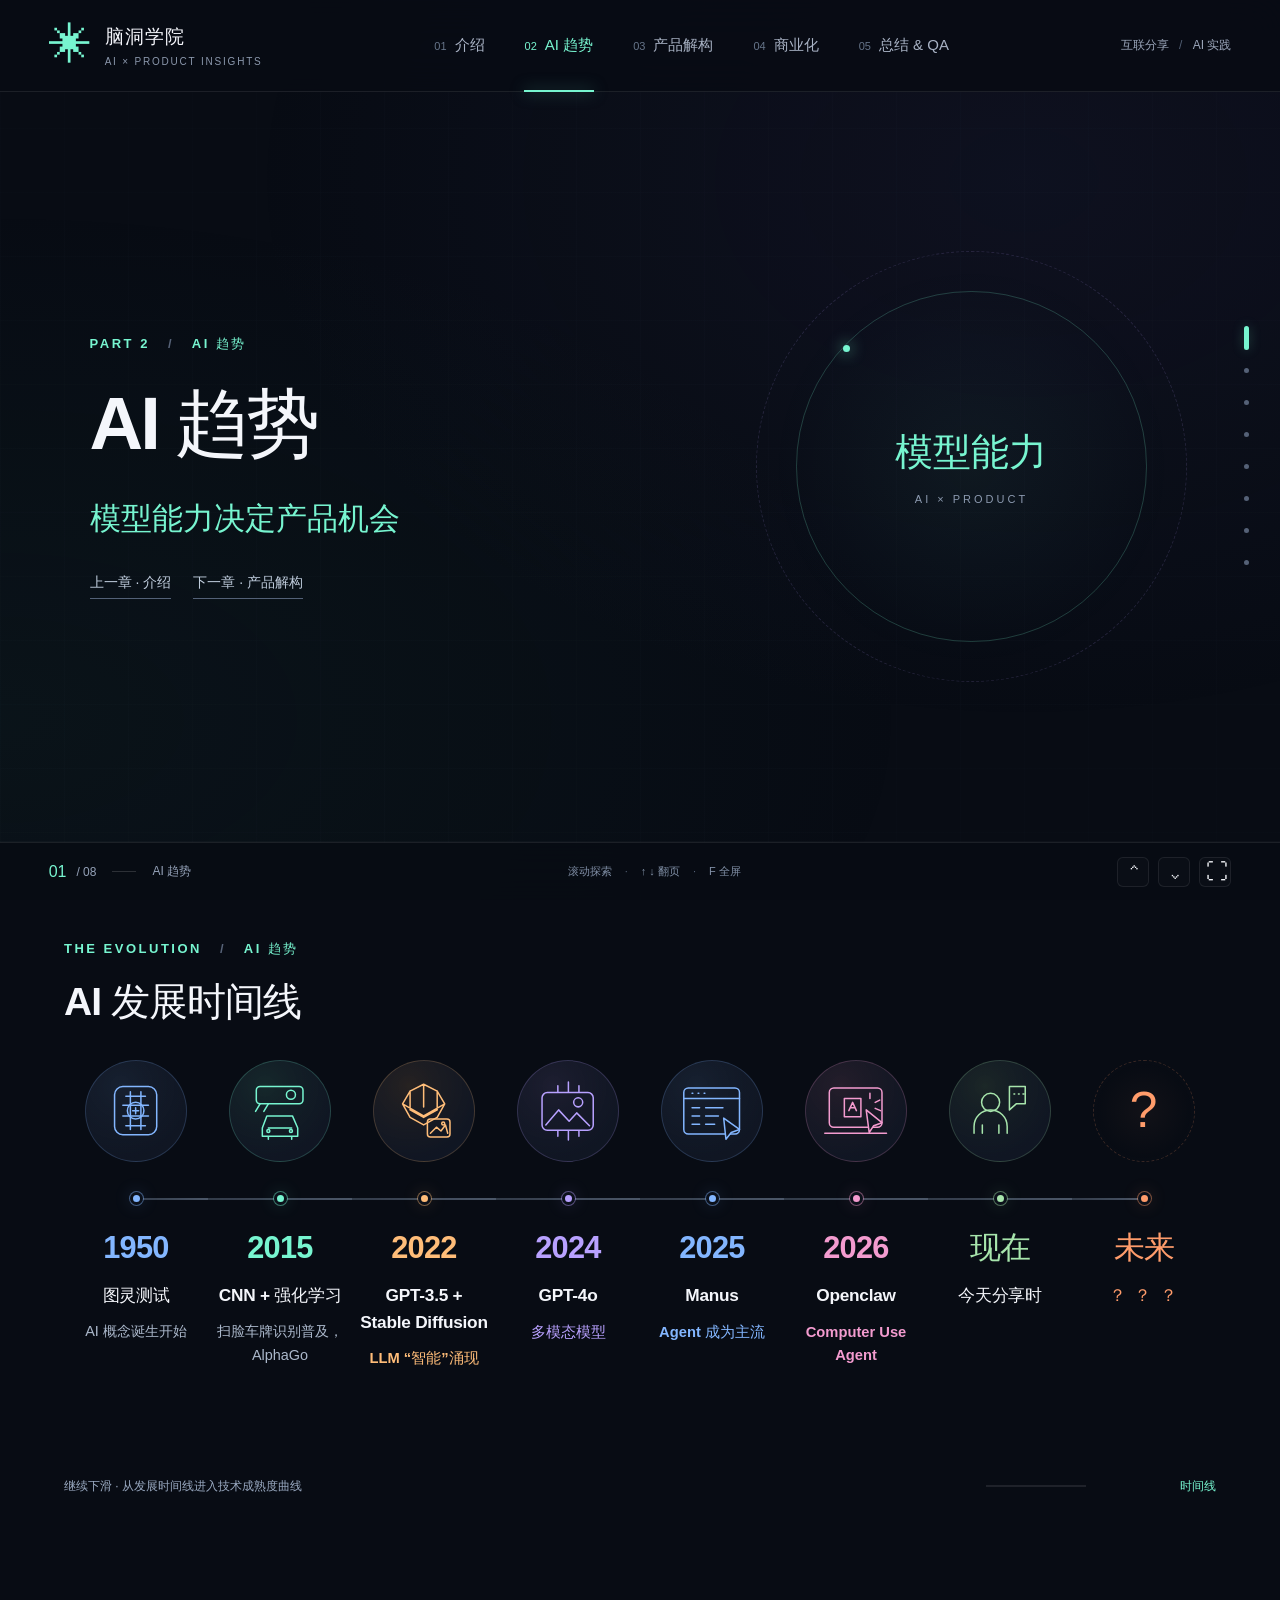
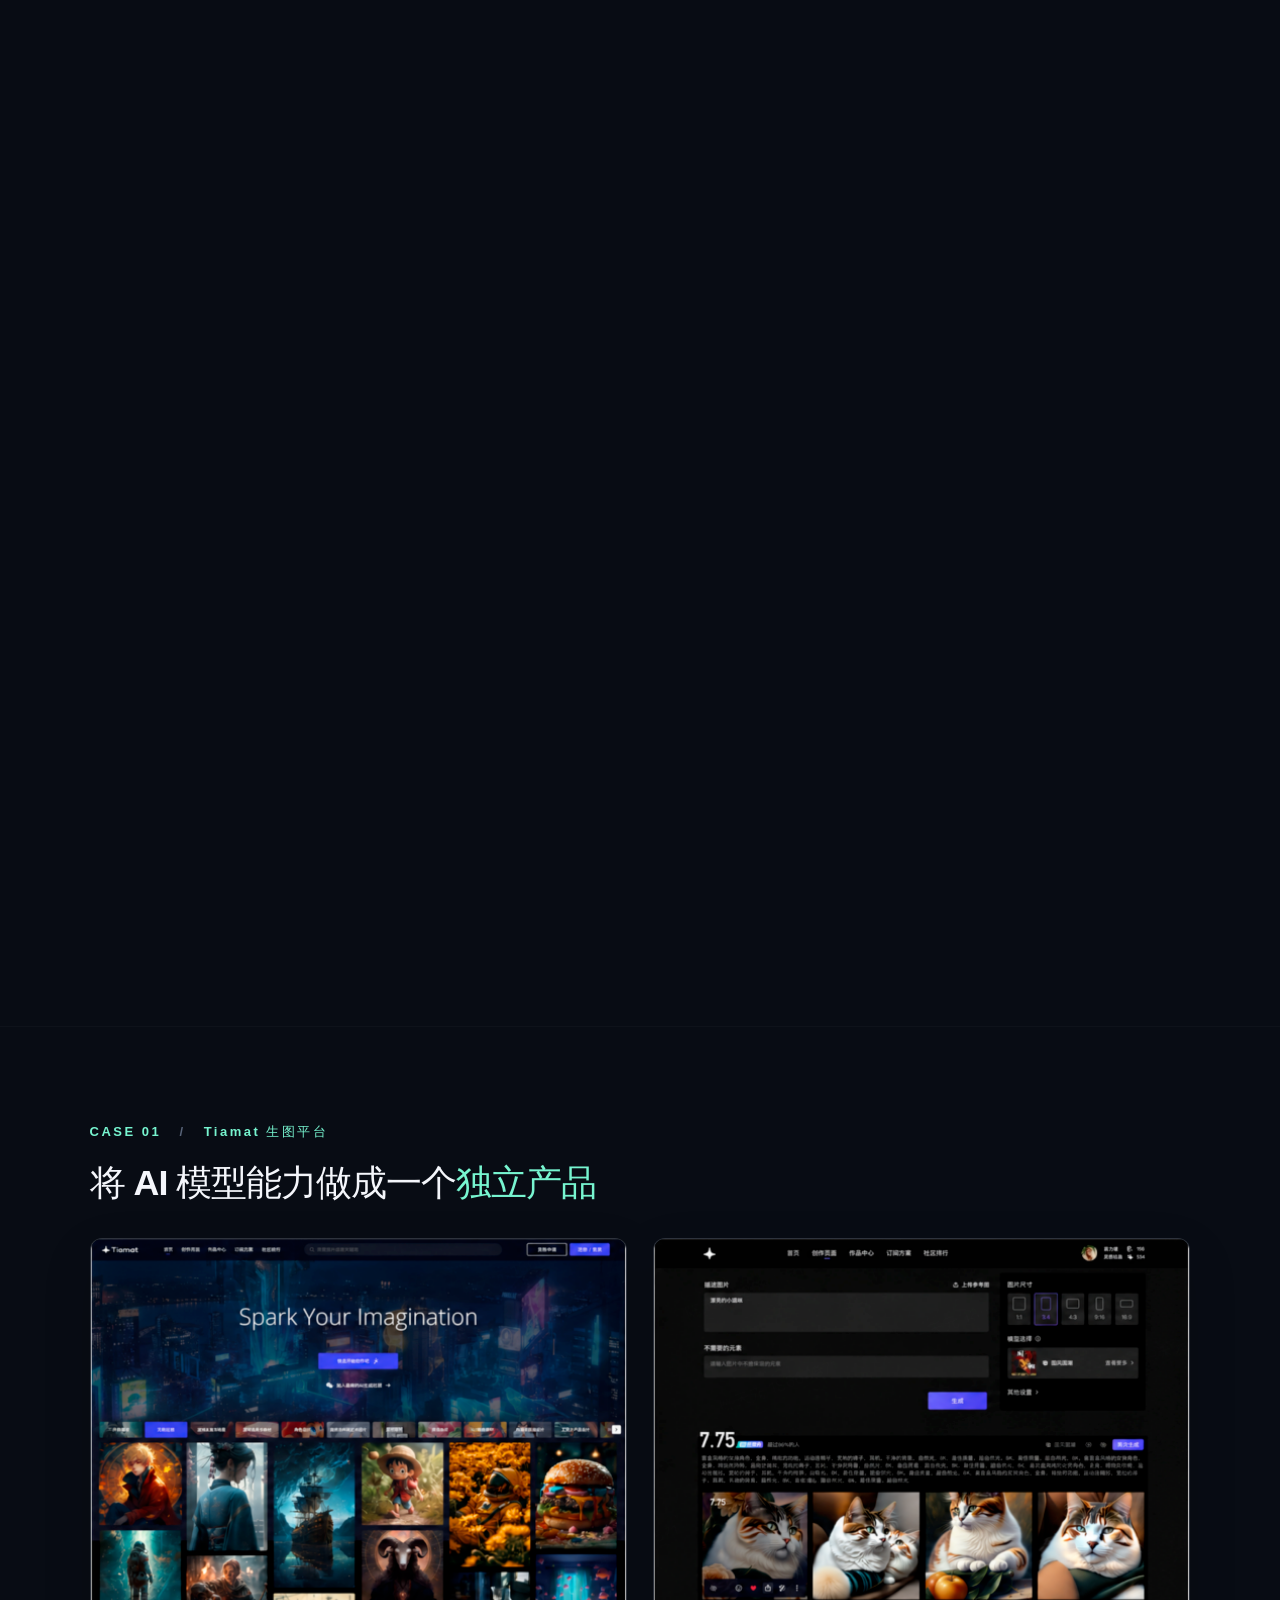
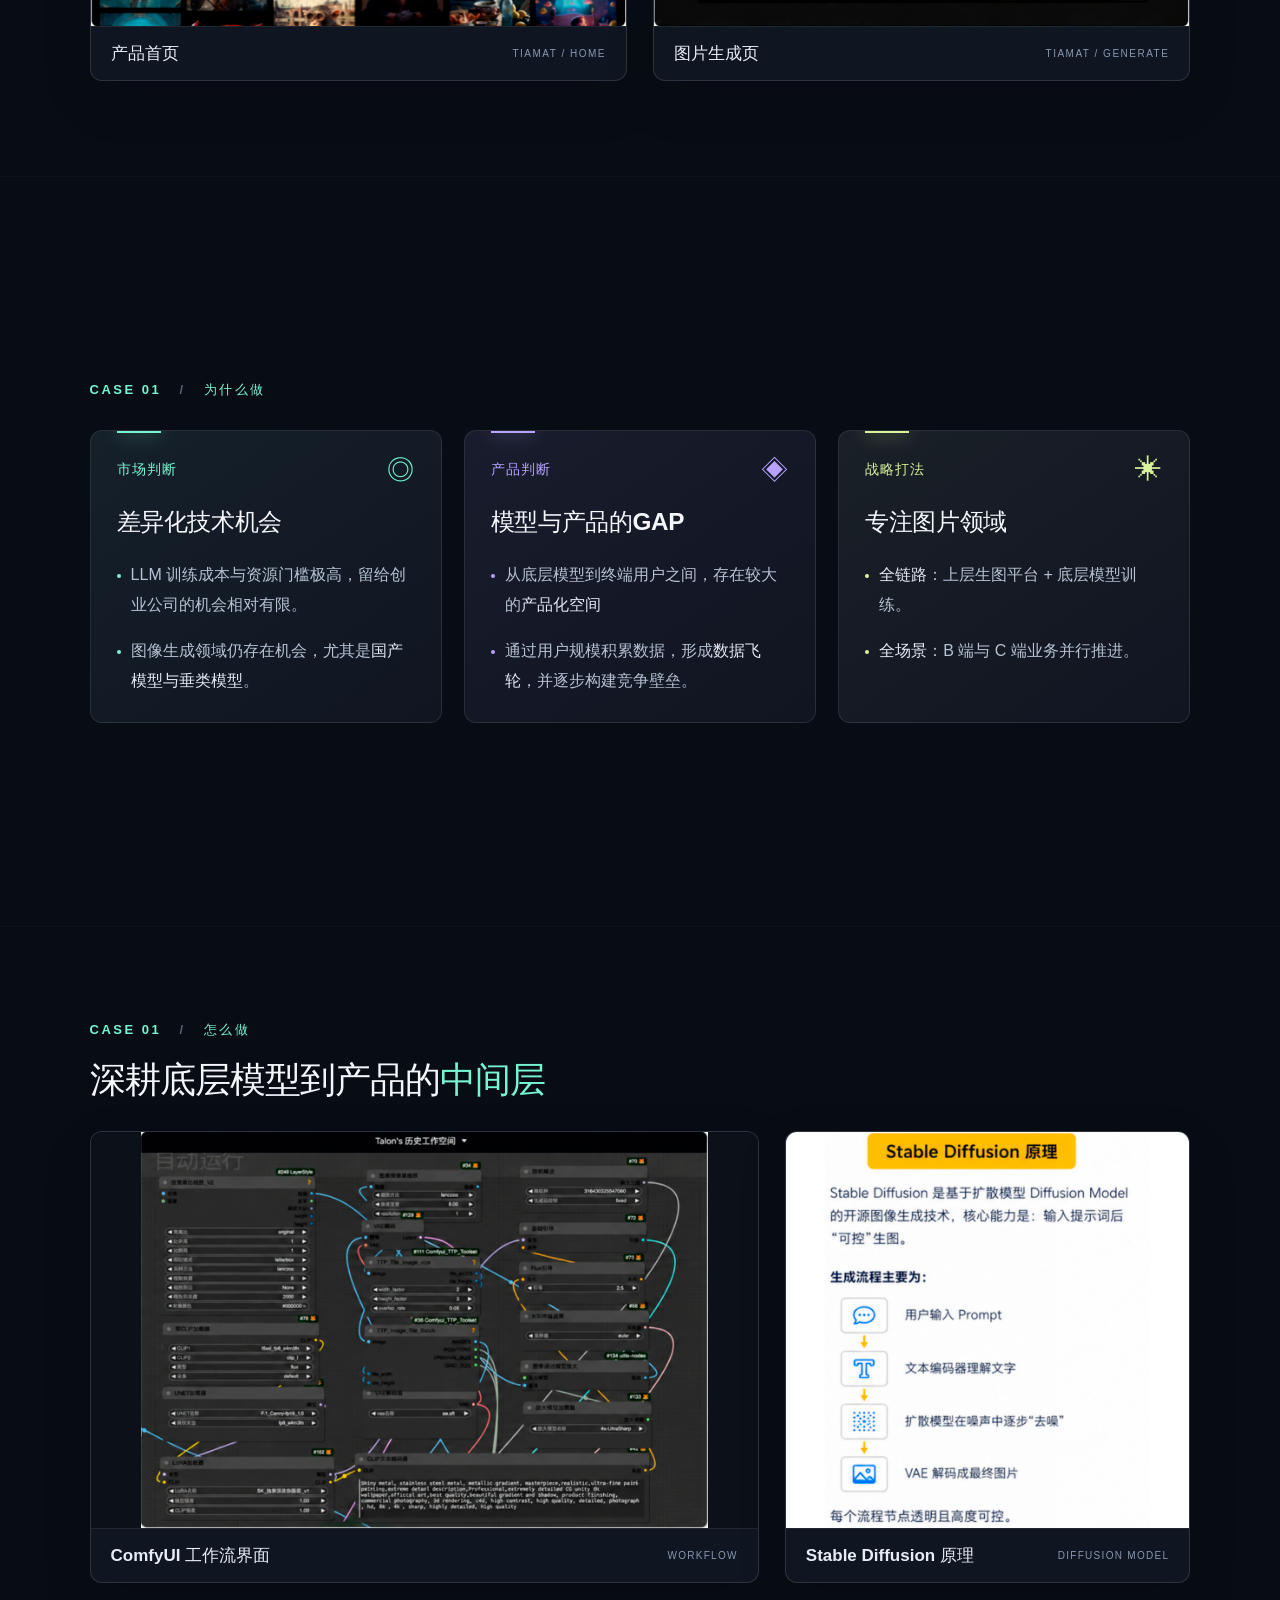
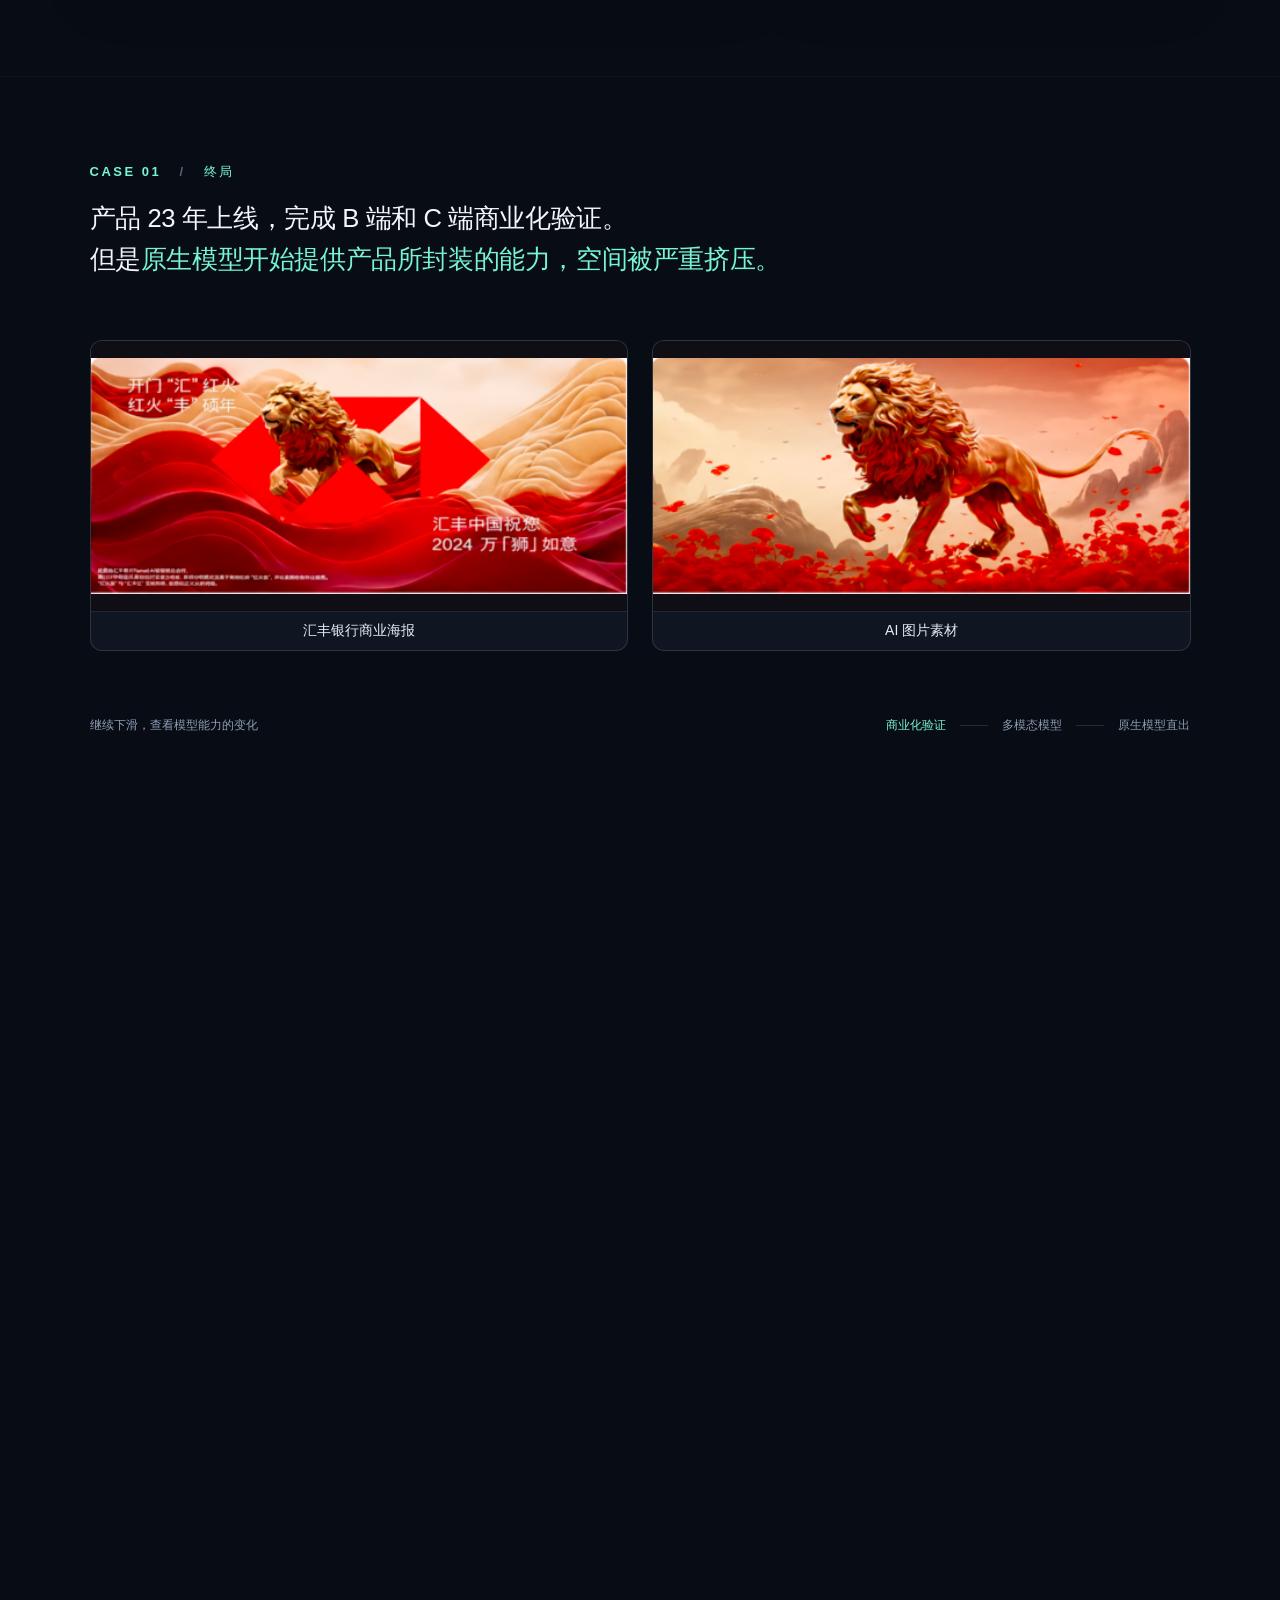
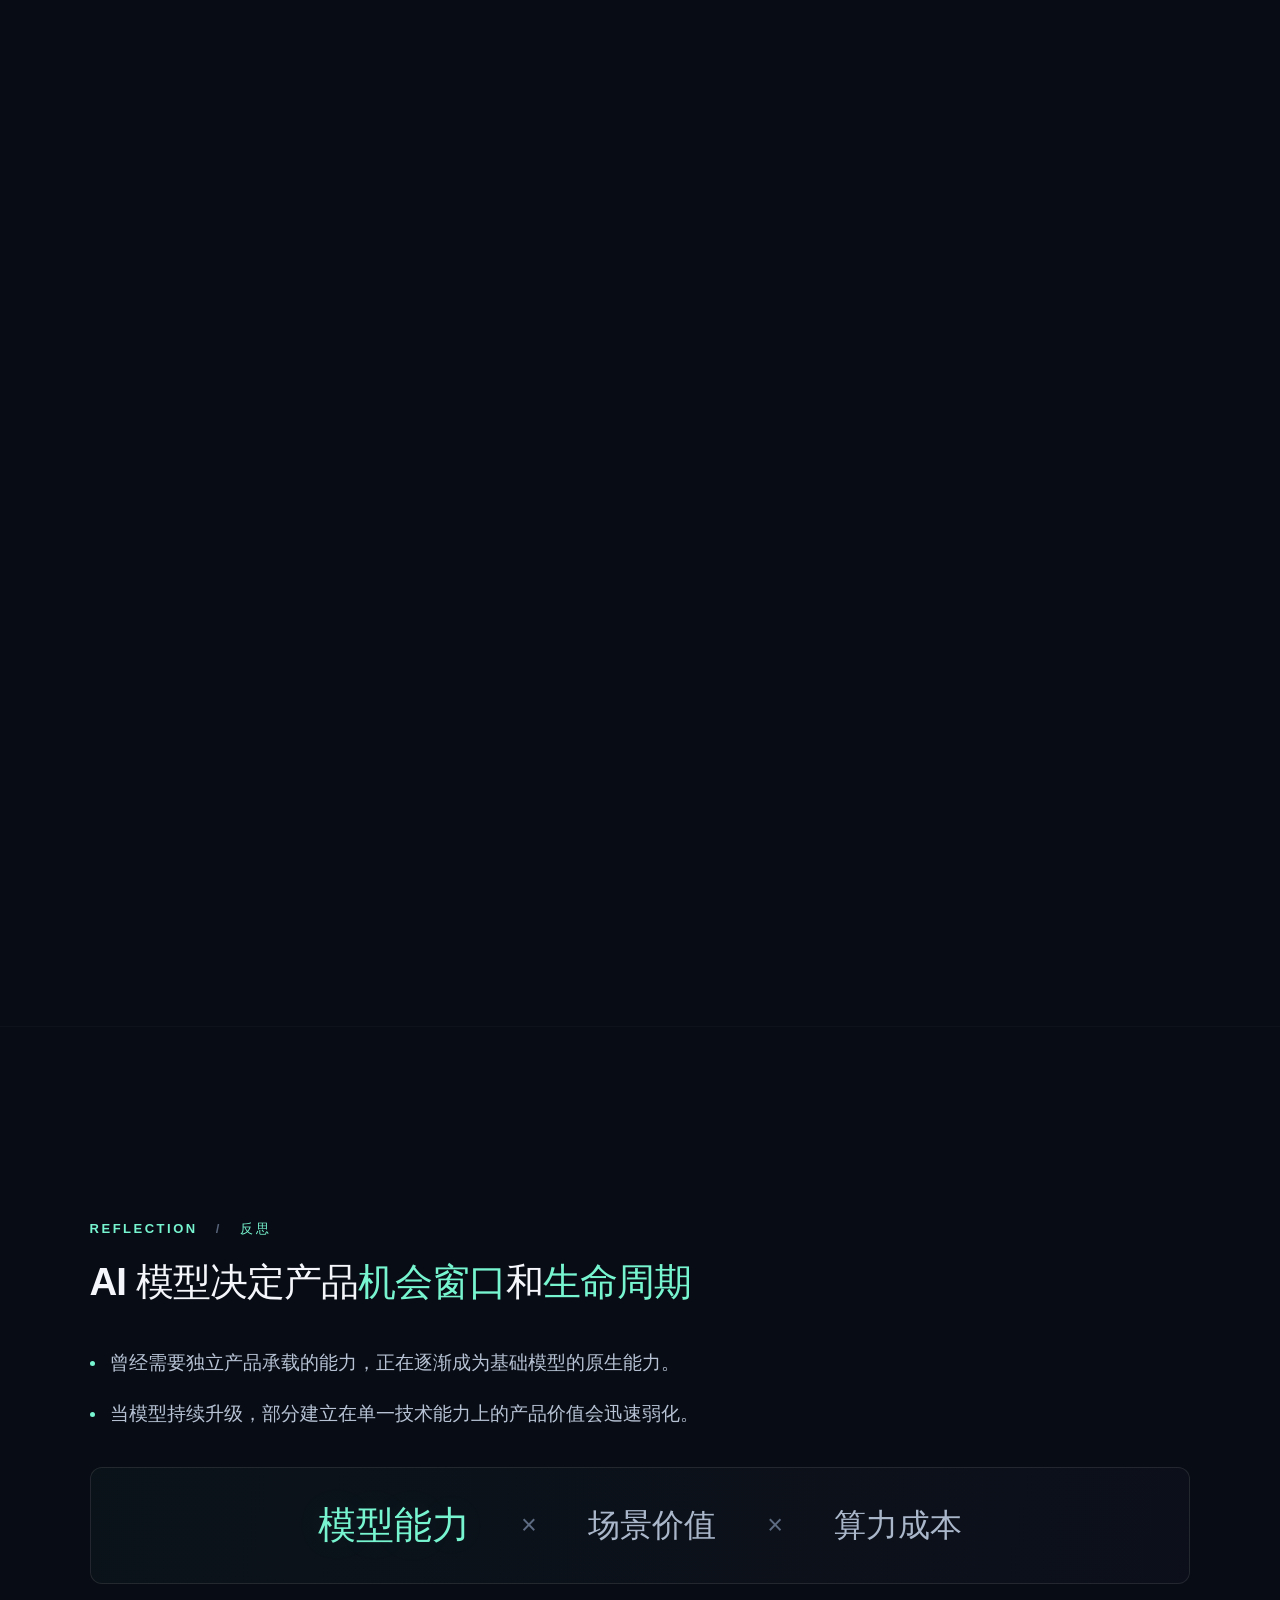
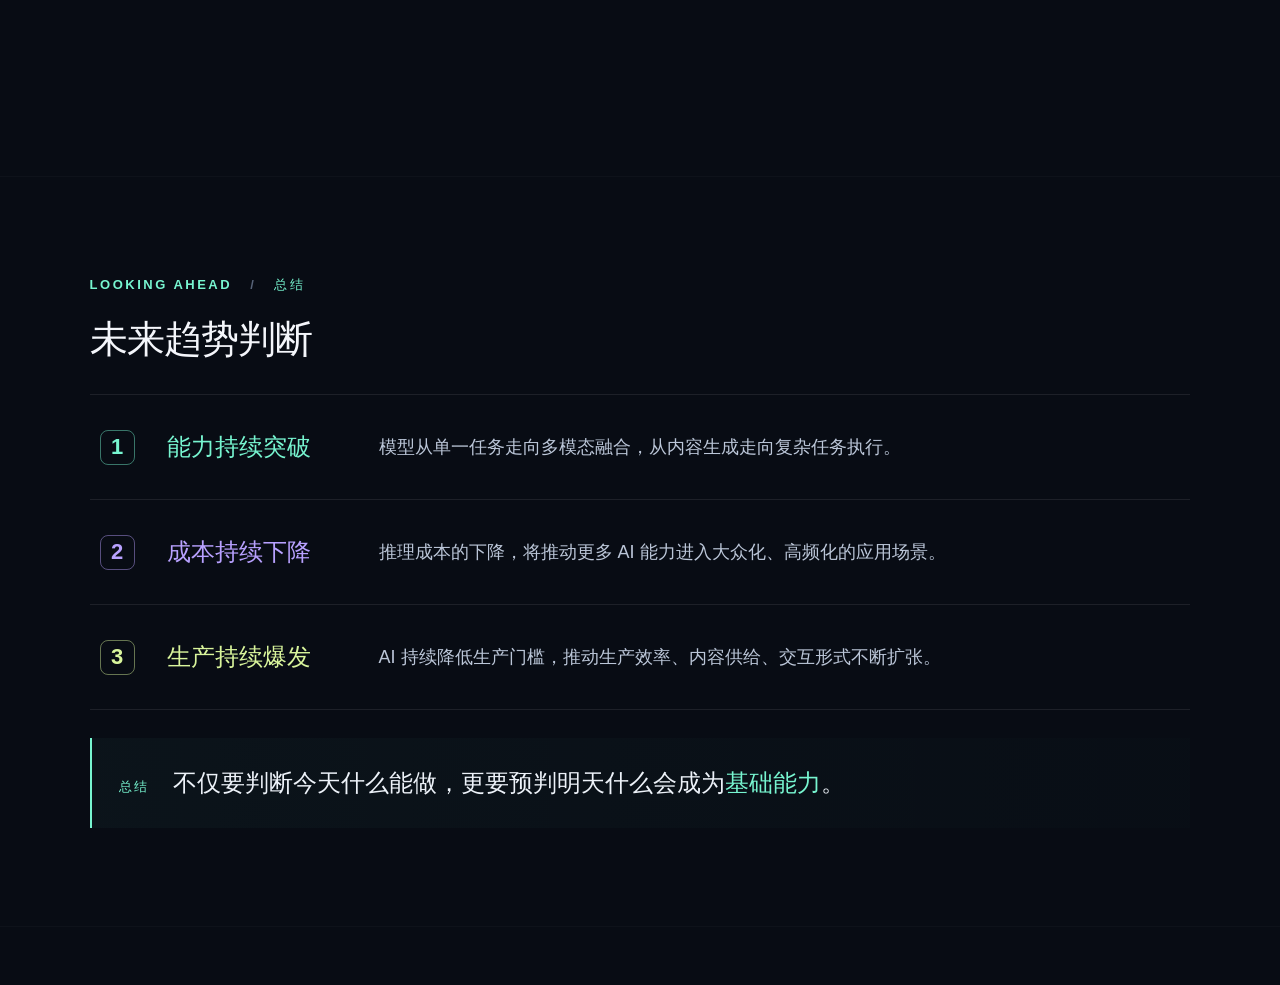
==== 02-ai-trends.html @ 8eea7fe2 "发布分享网页" ====
<!doctype html>
<html lang="zh-CN"><head><meta charset="utf-8"><meta name="viewport" content="width=device-width,initial-scale=1"><meta name="color-scheme" content="dark"><meta name="description" content="脑洞学院 · 产品视角看 AI 实践。陈天元的 AI 产品机会、价值与商业化分享。"><title>AI 趋势 · 脑洞学院｜产品视角看 AI 实践</title><link rel="icon" href="assets/favicon.svg"><link rel="stylesheet" href="assets/styles.css"><script defer src="assets/presentation.js"></script><script defer src="assets/timeline-morph.js"></script><script defer src="assets/outcome-story.js"></script></head>
<body data-chapter="1"><a class="skip" href="#main">跳至正文</a><div class="ambient" aria-hidden="true"></div>
<header class="topbar"><a class="brand" href="index.html"><span class="brand-mark" aria-hidden="true">✳</span><span>脑洞学院<small>AI × PRODUCT INSIGHTS</small></span></a><nav class="chapter-nav" aria-label="分享章节"><a href="index.html"><span>01</span>介绍</a><a href="02-ai-trends.html" aria-current="page"><span>02</span>AI 趋势</a><a href="03-product-structure.html"><span>03</span>产品解构</a><a href="04-commercialization.html"><span>04</span>商业化</a><a href="05-summary-qa.html"><span>05</span>总结 &amp; QA</a></nav><span class="edition">互联分享 <span>/</span> AI 实践</span></header>
<main id="main" tabindex="-1"><section class="slide chapter-cover" id="chapter" data-label="AI 趋势"><div class="slide-inner"><div class="chapter-cover-layout"><div><p class="eyebrow reveal">PART 2 <span>/</span> AI 趋势</p><h1 class="reveal">AI 趋势</h1><p class="chapter-thesis reveal">模型能力决定产品机会</p><div class="chapter-links reveal"><a href="index.html">上一章 · 介绍</a><a href="03-product-structure.html">下一章 · 产品解构</a></div></div><div class="chapter-symbol reveal"><div class="symbol-orbit"></div><span>模型能力</span><small>AI × PRODUCT</small></div></div></div></section><section class="slide ai-timeline" id="ai-timeline" data-label="AI 发展时间线" aria-labelledby="timeline-title"><div class="timeline-pin"><div class="slide-inner"><div class="section-heading"><p class="eyebrow reveal">THE EVOLUTION <span>/</span> AI 趋势</p><div class="morph-titles"><h2 id="timeline-title">AI 发展时间线</h2><h2 class="maturity-title">Gartner 技术成熟度曲线</h2></div></div><div class="timeline-stage"><ol class="timeline-events" aria-label="从 1950 年到未来的 AI 发展时间线"><li class="timeline-event reveal" style="--event-color:#83b6ff;--delay:0ms"><div class="timeline-visual" aria-hidden="true"><svg viewBox="0 0 100 100" fill="none" stroke="currentColor" stroke-width="2" stroke-linecap="round" stroke-linejoin="round"><rect x="22" y="18" width="56" height="64" rx="11"/><path d="M37 31h26M37 70h26M43 25v50M57 25v50M33 43h34M33 57h34"/><circle cx="50" cy="50" r="11"/><path d="M46 50h8M50 46v8"/></svg></div><div class="timeline-track" aria-hidden="true"><i></i></div><div class="timeline-copy"><p class="timeline-year">1950</p><h3>图灵测试</h3><p class="timeline-description">AI 概念诞生开始</p></div></li><li class="timeline-event reveal" style="--event-color:#77f5d0;--delay:85ms"><div class="timeline-visual" aria-hidden="true"><svg viewBox="0 0 100 100" fill="none" stroke="currentColor" stroke-width="2" stroke-linecap="round" stroke-linejoin="round"><rect x="19" y="18" width="62" height="23" rx="5"/><circle cx="65" cy="29" r="6"/><path d="M24 41l-6 10M35 41l-6 10M27 73l6-16h34l7 16v11H27zM35 73h31M35 84v4M66 84v4"/><circle cx="35" cy="77" r="2"/><circle cx="65" cy="77" r="2"/></svg></div><div class="timeline-track" aria-hidden="true"><i></i></div><div class="timeline-copy"><p class="timeline-year">2015</p><h3>CNN + 强化学习</h3><p class="timeline-description">扫脸车牌识别普及，<br>AlphaGo</p></div></li><li class="timeline-event reveal" style="--event-color:#ffbd79;--delay:170ms"><div class="timeline-visual" aria-hidden="true"><svg viewBox="0 0 100 100" fill="none" stroke="currentColor" stroke-width="2" stroke-linecap="round" stroke-linejoin="round"><path d="M32 24l18-9 18 9 10 17-10 18-18 10-18-10-10-18zM32 24v25l18 10 18-10V24M22 41l28 16 28-16M50 15v30"/><rect x="55" y="61" width="30" height="24" rx="4"/><path d="M59 80l8-8 6 5 6-8 3 11"/><circle cx="76" cy="67" r="2"/></svg></div><div class="timeline-track" aria-hidden="true"><i></i></div><div class="timeline-copy"><p class="timeline-year">2022</p><h3>GPT-3.5 +<br>Stable Diffusion</h3><p class="timeline-highlight">LLM “智能”涌现</p></div></li><li class="timeline-event reveal" style="--event-color:#b8a1ff;--delay:255ms"><div class="timeline-visual" aria-hidden="true"><svg viewBox="0 0 100 100" fill="none" stroke="currentColor" stroke-width="2" stroke-linecap="round" stroke-linejoin="round"><rect x="16" y="26" width="68" height="50" rx="7"/><path d="M21 69l17-20 14 15 10-11 17 17"/><circle cx="64" cy="39" r="6"/><path d="M37 17v8M51 12v13M65 17v8M37 77v7M51 77v12M65 77v7"/></svg></div><div class="timeline-track" aria-hidden="true"><i></i></div><div class="timeline-copy"><p class="timeline-year">2024</p><h3>GPT-4o</h3><p class="timeline-highlight">多模态模型</p></div></li><li class="timeline-event reveal" style="--event-color:#83b6ff;--delay:340ms"><div class="timeline-visual" aria-hidden="true"><svg viewBox="0 0 100 100" fill="none" stroke="currentColor" stroke-width="2" stroke-linecap="round" stroke-linejoin="round"><rect x="13" y="20" width="74" height="61" rx="6"/><path d="M13 34h74M24 27h1M32 27h1M40 27h1M24 46h10M24 57h10M24 68h10M42 46h23M42 57h17M42 68h12"/><path class="icon-fill" d="M66 60l3 28 7-9 11-4z"/></svg></div><div class="timeline-track" aria-hidden="true"><i></i></div><div class="timeline-copy"><p class="timeline-year">2025</p><h3>Manus</h3><p class="timeline-highlight">Agent 成为主流</p></div></li><li class="timeline-event reveal" style="--event-color:#f39bcf;--delay:425ms"><div class="timeline-visual" aria-hidden="true"><svg viewBox="0 0 100 100" fill="none" stroke="currentColor" stroke-width="2" stroke-linecap="round" stroke-linejoin="round"><rect x="15" y="20" width="70" height="52" rx="6"/><path d="M9 80h82M35 34h22v24H35zM41 50l5-11 5 11M43 46h6M69 34v-7M76 39l6-3M76 47l7 3"/><path class="icon-fill" d="M64 49l4 30 6-9 11-4z"/></svg></div><div class="timeline-track" aria-hidden="true"><i></i></div><div class="timeline-copy"><p class="timeline-year">2026</p><h3>Openclaw</h3><p class="timeline-highlight">Computer Use Agent</p></div></li><li class="timeline-event reveal" style="--event-color:#a7e5ac;--delay:510ms"><div class="timeline-visual" aria-hidden="true"><svg viewBox="0 0 100 100" fill="none" stroke="currentColor" stroke-width="2" stroke-linecap="round" stroke-linejoin="round"><circle cx="38" cy="39" r="12"/><path d="M16 80v-9a22 22 0 0144 0v9M27 80V69M49 80V69M63 18h21v23H72l-9 8zM69 28h1M75 28h1M81 28h1"/></svg></div><div class="timeline-track" aria-hidden="true"><i></i></div><div class="timeline-copy"><p class="timeline-year">现在</p><h3>今天分享时</h3></div></li><li class="timeline-event reveal" style="--event-color:#ff9c6b;--delay:595ms"><div class="timeline-visual future-visual" aria-hidden="true"><svg viewBox="0 0 100 100" fill="none" stroke="currentColor" stroke-width="2" stroke-linecap="round" stroke-linejoin="round"><text x="50" y="72" text-anchor="middle" font-size="66" font-weight="500" fill="currentColor" stroke="none">?</text></svg></div><div class="timeline-track" aria-hidden="true"><i></i></div><div class="timeline-copy"><p class="timeline-year">未来</p><h3>？ ？ ？</h3></div></li></ol><figure class="maturity-figure" aria-label="技术成熟度曲线示意：关注度先升至高峰，再跌入低谷，随后逐步回升并趋于平稳。"><svg class="maturity-svg" role="img" aria-label="关注度随时间变化的技术成熟度曲线" viewBox="0 0 1000 340"><g class="maturity-axes"><path class="maturity-axis" d="M20 20V315H980"/><path class="maturity-axis" d="M15 29l5-9 5 9M971 310l9 5-9 5"/><text class="visibility-label" x="35" y="26">关注度 / VISIBILITY</text><text class="time-label" x="980" y="303" text-anchor="end">时间 / TIME</text></g><path class="maturity-path" d="M50 300C100 130 130 0 190 40C250 80 260 290 340 285C430 280 440 158 540 145C650 130 760 140 960 138"/></svg><figcaption>曲线形态示意</figcaption></figure></div><div class="morph-guidance"><span class="morph-hint">继续下滑 · 从发展时间线进入技术成熟度曲线</span><div class="morph-meter" aria-hidden="true"><i></i></div><span class="morph-state">时间线</span></div></div></div></section><section class="slide tiamat-showcase" id="tiamat-product" data-label="Tiamat 生图平台" aria-labelledby="tiamat-product-title"><div class="slide-inner"><div class="section-heading"><p class="eyebrow reveal">CASE 01 <span>/</span> Tiamat 生图平台</p><h2 id="tiamat-product-title" class="reveal">将 AI 模型能力<br class="mobile-break">做成一个<em>独立产品</em></h2></div><div class="tiamat-screens"><figure class="tiamat-screen reveal" style="--delay:100ms"><a href="assets/images/tiamat-home.png" target="_blank" rel="noopener" aria-label="查看 Tiamat 产品首页大图"><img src="assets/images/tiamat-home.png" width="530" height="383" alt="Tiamat 产品首页，包含 Spark Your Imagination 标语与图片作品瀑布流" loading="lazy"></a><figcaption><span class="screen-caption-label">产品首页</span><span>TIAMAT / HOME</span></figcaption></figure><figure class="tiamat-screen reveal" style="--delay:230ms"><a href="assets/images/tiamat-generation.png" target="_blank" rel="noopener" aria-label="查看 Tiamat 图片生成页大图"><img src="assets/images/tiamat-generation.png" width="530" height="383" alt="Tiamat 图片生成页，包含提示词输入、尺寸设置和猫咪生成结果" loading="lazy"></a><figcaption><span class="screen-caption-label">图片生成页</span><span>TIAMAT / GENERATE</span></figcaption></figure></div></div></section>
<section class="slide tiamat-rationale" id="tiamat-why" data-label="Case 01｜为什么做" aria-label="Case 01｜为什么做"><div class="slide-inner"><div class="section-heading"><p class="eyebrow reveal">CASE 01 <span>/</span> 为什么做</p></div><div class="judgment-grid"><article class="judgment-card reveal" style="--judgment-color:var(--cyan);--delay:100ms"><div class="judgment-label"><span>市场判断</span><span class="judgment-symbol" aria-hidden="true">◎</span></div><h3>差异化技术机会</h3><ul><li>LLM 训练成本与资源门槛极高，留给创业公司的机会相对有限。</li><li>图像生成领域仍存在机会，尤其是<strong>国产模型与垂类模型</strong>。</li></ul></article><article class="judgment-card reveal" style="--judgment-color:var(--purple);--delay:200ms"><div class="judgment-label"><span>产品判断</span><span class="judgment-symbol" aria-hidden="true">◈</span></div><h3>模型与产品的GAP</h3><ul><li>从底层模型到终端用户之间，存在较大的<strong>产品化空间</strong></li><li>通过用户规模积累数据，形成<strong>数据飞轮</strong>，并逐步构建竞争壁垒。</li></ul></article><article class="judgment-card reveal" style="--judgment-color:var(--lime);--delay:300ms"><div class="judgment-label"><span>战略打法</span><span class="judgment-symbol" aria-hidden="true">✳</span></div><h3>专注图片领域</h3><ul><li><strong>全链路</strong>：上层生图平台 + 底层模型训练。</li><li><strong>全场景</strong>：B 端与 C 端业务并行推进。</li></ul></article></div></div></section><section class="slide tiamat-method" id="tiamat-how" data-label="Case 01｜怎么做" aria-labelledby="tiamat-how-title"><div class="slide-inner"><div class="section-heading"><p class="eyebrow reveal">CASE 01 <span>/</span> 怎么做</p><h2 id="tiamat-how-title" class="reveal">深耕底层模型到产品的<em>中间层</em></h2></div><div class="method-screens"><figure class="method-screen workflow-screen reveal" style="--delay:100ms"><a href="assets/images/tiamat-comfyui-workflow.png" target="_blank" rel="noopener" aria-label="查看 ComfyUI 工作流界面原图"><img src="assets/images/tiamat-comfyui-workflow.png" width="654" height="457" alt="ComfyUI 工作流界面，展示模型加载、提示词、采样与图片处理节点的连接" loading="lazy"></a><figcaption><span>ComfyUI 工作流界面</span><small>WORKFLOW</small></figcaption></figure><figure class="method-screen diffusion-screen reveal" style="--delay:220ms"><a href="assets/images/tiamat-stable-diffusion.png" target="_blank" rel="noopener" aria-label="查看 Stable Diffusion 原理说明原图"><img src="assets/images/tiamat-stable-diffusion.png" width="374" height="456" alt="Stable Diffusion 原理：用户输入 Prompt，文本编码器理解文字，扩散模型在噪声中逐步去噪，VAE 解码成最终图片；每个流程节点透明且高度可控" loading="lazy"></a><figcaption><span>Stable Diffusion 原理</span><small>DIFFUSION MODEL</small></figcaption></figure></div></div></section><section class="slide tiamat-outcome" id="tiamat-outcome" data-label="Case 01｜终局" aria-labelledby="outcome-title"><div class="outcome-pin"><div class="slide-inner"><div class="section-heading"><p class="eyebrow">CASE 01 <span>/</span> 终局</p><h2 id="outcome-title">产品 23 年上线，完成 B 端和 C 端商业化验证。<br>但是<strong>原生模型开始提供产品所封装的能力，空间被严重挤压。</strong></h2></div><div class="outcome-stage-area"><div class="outcome-stage commercial-stage" data-outcome="0"><div class="outcome-proof"><figure><a href="assets/images/tiamat-hsbc-poster.png" target="_blank" rel="noopener" aria-label="查看汇丰银行商业海报原图"><img src="assets/images/tiamat-hsbc-poster.png" width="462" height="203" alt="汇丰银行商业海报：红金色狮子与品牌标志" loading="lazy"></a><figcaption>汇丰银行商业海报</figcaption></figure><figure><a href="assets/images/tiamat-lion-material.png" target="_blank" rel="noopener" aria-label="查看 AI 图片素材原图"><img src="assets/images/tiamat-lion-material.png" width="462" height="204" alt="AI 生成的金色狮子图片素材" loading="lazy"></a><figcaption>AI 图片素材</figcaption></figure></div></div><div class="outcome-stage model-stage" data-outcome="1"><div class="model-milestone"><img src="assets/images/gpt4o-village.png" width="171" height="171" alt="蓝天与村庄的多模态模型示意插图" loading="lazy"><div class="model-milestone-copy"><p class="model-year">2024</p><h3>GPT-4o</h3><p class="model-capability">多模态模型</p></div><div class="model-milestone-track" aria-hidden="true"><i></i></div></div></div><div class="outcome-stage native-stage" data-outcome="2"><figure><a href="assets/images/gpt-image2-direct.png" target="_blank" rel="noopener" aria-label="查看 GPT Image-2 直出效果截图原图"><img src="assets/images/gpt-image2-direct.png" width="462" height="493" alt="参考图中的对话与 GPT Image-2 直出效果：根据提示生成包含狮子、汇丰标志和中文祝福的商业海报" loading="lazy"></a><figcaption>GPT Image-2 直出效果</figcaption></figure></div></div><div class="outcome-controls"><span class="outcome-scroll-hint">继续下滑，查看模型能力的变化</span><nav aria-label="终局演示阶段"><button type="button" data-outcome-step="0" aria-current="step">商业化验证</button><span aria-hidden="true"></span><button type="button" data-outcome-step="1">多模态模型</button><span aria-hidden="true"></span><button type="button" data-outcome-step="2">原生模型直出</button></nav></div></div></div></section><section class="slide ai-reflection" id="ai-reflection" data-label="反思" aria-labelledby="reflection-title"><div class="slide-inner"><div class="section-heading"><p class="eyebrow reveal">REFLECTION <span>/</span> 反思</p><h2 id="reflection-title" class="reveal">AI 模型决定产品<em>机会窗口</em>和<em>生命周期</em></h2></div><ul class="reflection-points"><li class="reveal" style="--delay:100ms">曾经需要独立产品承载的能力，正在逐渐成为基础模型的原生能力。</li><li class="reveal" style="--delay:200ms">当模型持续升级，部分建立在单一技术能力上的产品价值会迅速弱化。</li></ul><div class="reflection-model reveal" style="--delay:300ms" aria-label="模型能力乘以场景价值乘以算力成本"><strong>模型能力</strong><span class="model-multiply" aria-hidden="true">×</span><span class="secondary-dimension">场景价值</span><span class="model-multiply" aria-hidden="true">×</span><span class="secondary-dimension">算力成本</span></div></div></section>
<section class="slide ai-trend-summary" id="ai-trend-summary" data-label="总结" aria-labelledby="trend-summary-title"><div class="slide-inner"><div class="section-heading"><p class="eyebrow reveal">LOOKING AHEAD <span>/</span> 总结</p><h2 id="trend-summary-title" class="reveal">未来趋势判断</h2></div><ol class="trend-judgments"><li class="trend-judgment reveal" style="--trend-color:var(--cyan);--delay:100ms"><span class="trend-number" aria-hidden="true">1</span><h3>能力持续突破</h3><p>模型从单一任务走向多模态融合，从内容生成走向复杂任务执行。</p></li><li class="trend-judgment reveal" style="--trend-color:var(--purple);--delay:200ms"><span class="trend-number" aria-hidden="true">2</span><h3>成本持续下降</h3><p>推理成本的下降，将推动更多 AI 能力进入大众化、高频化的应用场景。</p></li><li class="trend-judgment reveal" style="--trend-color:var(--lime);--delay:300ms"><span class="trend-number" aria-hidden="true">3</span><h3>生产持续爆发</h3><p>AI 持续降低生产门槛，推动生产效率、内容供给、交互形式不断扩张。</p></li></ol><div class="trend-summary-takeaway reveal" style="--delay:400ms"><span>总结</span><p><strong>不仅要判断今天什么能做，更要预判明天什么会成为<em>基础能力</em>。</strong></p></div></div></section></main><nav class="screen-dots" aria-label="本章分屏导航"><a href="#chapter" aria-label="AI 趋势" title="AI 趋势"><span></span></a><a href="#ai-timeline" aria-label="AI 发展时间线" title="AI 发展时间线"><span></span></a><a href="#tiamat-product" aria-label="Tiamat 生图平台" title="Tiamat 生图平台"><span></span></a><a href="#tiamat-why" aria-label="Case 01｜为什么做" title="Case 01｜为什么做"><span></span></a><a href="#tiamat-how" aria-label="Case 01｜怎么做" title="Case 01｜怎么做"><span></span></a><a href="#tiamat-outcome" aria-label="Case 01｜终局" title="Case 01｜终局"><span></span></a><a href="#ai-reflection" aria-label="反思" title="反思"><span></span></a><a href="#ai-trend-summary" aria-label="总结" title="总结"><span></span></a></nav>
<footer class="controls"><div class="position"><strong id="screen-number">01</strong><span>/ 08</span><i></i><span id="screen-label">AI 趋势</span></div><span class="keyboard-tip">滚动探索 <span>·</span> ↑ ↓ 翻页 <span>·</span> F 全屏</span><div class="control-buttons"><button id="prev" aria-label="上一屏" title="上一屏">⌃</button><button id="next" aria-label="下一屏" title="下一屏">⌄</button><button id="fullscreen" aria-label="全屏演示" title="全屏演示（F）">⛶</button></div><div class="reading-progress"><i></i></div></footer><div class="toast" role="status"></div></body></html>
---- assets/styles.css ----
:root{font-family:Inter,"SF Pro Display","PingFang SC","Microsoft YaHei",sans-serif;color:#f4f6fb;background:#080c14;--muted:#a8b2c4;--cyan:#77f5d0;--purple:#b8a1ff;--lime:#d9f59c;--line:#ffffff16;--header:92px;--footer:58px;font-synthesis:none;-webkit-font-smoothing:antialiased}*{box-sizing:border-box}html{scroll-behavior:smooth;scroll-padding-top:var(--header);scroll-snap-type:y proximity}body{margin:0}a{color:inherit;text-decoration:none}button{font:inherit;color:inherit;cursor:pointer}button,a{-webkit-tap-highlight-color:transparent}button:focus-visible,a:focus-visible,main:focus-visible{outline:2px solid var(--cyan);outline-offset:5px}::selection{background:#77f5d040}h1,h2,h3,p{margin:0}em{color:var(--cyan);font-style:normal}.skip{position:fixed;top:-80px;left:20px;background:var(--cyan);color:#080c14;padding:12px;z-index:50}.skip:focus{top:10px}.ambient{position:fixed;inset:0;pointer-events:none;z-index:-1;background:radial-gradient(ellipse at 80% 20%,#35306724,transparent 53%),radial-gradient(ellipse at 0% 80%,#174a4120,transparent 50%)}.ambient:after{content:"";position:absolute;inset:0;background-image:linear-gradient(#a4b8e503 1px,transparent 1px),linear-gradient(90deg,#a4b8e503 1px,transparent 1px);background-size:64px 64px}.topbar{position:fixed;inset:0 0 auto;height:var(--header);z-index:20;display:flex;align-items:center;justify-content:space-between;padding:0 3.8vw;border-bottom:1px solid var(--line);background:#080c14e8;backdrop-filter:blur(20px);gap:30px}.brand{display:flex;gap:12px;align-items:center;flex:none;font-size:19px;font-weight:650;letter-spacing:1px}.brand-mark{font-size:43px;color:var(--cyan);line-height:1}.brand small{display:block;font-size:10px;color:#8b98ac;letter-spacing:1.8px;margin-top:6px;font-weight:500}.chapter-nav{display:flex;gap:8px;align-items:stretch;height:100%}.chapter-nav a{position:relative;display:flex;align-items:center;gap:8px;padding:0 16px;color:#a8b2c4;font-size:15px;white-space:nowrap;transition:color .25s,background .25s}.chapter-nav a span{font-size:11px;color:#66758a;font-variant-numeric:tabular-nums}.chapter-nav a:hover{color:white;background:#ffffff04}.chapter-nav a[aria-current]{color:var(--cyan)}.chapter-nav a[aria-current] span{color:var(--cyan)}.chapter-nav a[aria-current]:after{content:"";position:absolute;bottom:-1px;left:15px;right:15px;height:2px;background:var(--cyan);box-shadow:0 0 15px #77f5d080}.edition{font-size:12px;color:#9ba6ba;white-space:nowrap}.edition span{color:#536075;margin:0 7px}main{padding-top:var(--header);padding-bottom:var(--footer)}.slide{min-height:calc(100svh - var(--header) - var(--footer));display:flex;align-items:center;position:relative;padding:56px 7vw;scroll-snap-align:start;scroll-margin-top:0;overflow:clip;border-bottom:1px solid #ffffff07}.slide-inner{width:100%;max-width:1360px;margin:0 auto}.eyebrow{font-size:13px;letter-spacing:2.5px;color:var(--cyan);font-weight:600;line-height:1.5}.eyebrow span{margin:0 12px;color:#576378}.hero-layout{display:grid;grid-template-columns:1.1fr 1fr;gap:20px;align-items:center}.hero .eyebrow{margin-bottom:29px}.academy{font-size:23px;color:#d8dfeb;margin-bottom:12px;letter-spacing:4px}h1{font-size:clamp(58px,5.65vw,94px);font-weight:650;line-height:1.22;letter-spacing:-3px}.title-dot{color:var(--cyan)}.hero-description{margin-top:26px;font-size:clamp(17px,1.35vw,21px);line-height:1.9;color:#b3bed0;letter-spacing:.4px}.speaker{display:flex;align-items:center;gap:13px;margin-top:28px}.speaker-avatar{width:43px;height:43px;border-radius:50%;background:linear-gradient(135deg,#77f5d01b,#b8a1ff22);border:1px solid #77f5d030;display:grid;place-items:center;color:var(--cyan);font-size:17px}.speaker strong{display:block;font-size:17px;letter-spacing:1px}.speaker div>span{display:block;color:#9ba8bb;font-size:13px;margin-top:5px}.explore{display:flex;align-items:center;gap:12px;margin-top:36px;color:#a6b3c6;font-size:13px;width:max-content}.mouse{width:17px;height:25px;border:1px solid #8d9db1;border-radius:12px;display:flex;justify-content:center;padding-top:5px}.mouse i{width:2px;height:5px;background:var(--cyan);border-radius:4px;animation:scrollcue 1.8s infinite}.hero-visual{min-width:0;transform:translateY(var(--parallax,0px))}.orbital-art{position:relative;width:100%;aspect-ratio:1;max-width:570px;margin:auto;isolation:isolate}.orbit-grid{position:absolute;inset:8%;border-radius:50%;background:radial-gradient(circle,transparent 30%,#0d142080 65%,transparent 71%),repeating-linear-gradient(0deg,transparent 0 29px,#88a4d20b 30px 31px),repeating-linear-gradient(90deg,transparent 0 29px,#88a4d20b 30px 31px);mask-image:radial-gradient(circle,#000 35%,transparent 70%);transform:rotate(-12deg)}.orbit{position:absolute;inset:12%;border:1px solid #77f5d05c;border-radius:50%;box-shadow:inset 0 0 24px #77f5d005,0 0 20px #77f5d00a}.orbit:before{content:"";width:8px;height:8px;position:absolute;top:16%;left:15%;background:var(--cyan);border-radius:50%;box-shadow:0 0 15px var(--cyan)}.orbit-one{transform:rotate(-32deg) scaleY(.52);animation:orbit1 18s linear infinite}.orbit-two{transform:rotate(46deg) scaleY(.5);border-color:#b8a1ff70;animation:orbit2 23s linear infinite}.orbit-two:before{background:var(--purple);box-shadow:0 0 15px var(--purple)}.orbit-three{inset:19%;transform:rotate(98deg) scaleY(.55);border-color:#d9f59c40;animation:orbit3 21s linear infinite}.core-halo{position:absolute;inset:19%;background:radial-gradient(circle,#77f5d025,transparent 67%);filter:blur(20px);animation:breathe 6s infinite}.core{position:absolute;inset:33%;border-radius:50%;background:radial-gradient(circle at 30% 20%,#77f5d01a,#0c1822 65%);border:1px solid #77f5d06b;box-shadow:inset 0 0 35px #77f5d015,0 0 55px #77f5d012;display:flex;flex-direction:column;align-items:center;justify-content:center}.core span{font-size:clamp(48px,5vw,80px);letter-spacing:-3px;font-weight:500;color:#e1fff4;text-shadow:0 0 40px #77f5d044}.core small{font-size:10px;letter-spacing:4px;color:var(--cyan);margin-left:4px}.orbit-tag{position:absolute;padding:9px 15px;border:1px solid #ffffff22;border-radius:8px;background:#101a26ed;font-size:13px;box-shadow:0 10px 35px #0006;letter-spacing:1px;animation:float 6s ease-in-out infinite}.tag-model{left:8%;top:21%;color:var(--cyan)}.tag-value{right:0;top:48%;color:var(--purple);animation-delay:-2s}.tag-cost{bottom:16%;left:19%;color:var(--lime);animation-delay:-4s}.spark{position:absolute;width:3px;height:3px;border-radius:50%;background:#c2ffe9;box-shadow:0 0 10px #77f5d0}.s1{left:23%;top:10%}.s2{right:15%;bottom:17%}.s3{right:8%;top:23%}.art-caption{position:absolute;bottom:1%;width:100%;text-align:center;font-size:10px;letter-spacing:3px;color:#75859e}.section-heading{margin-bottom:34px}.section-heading .eyebrow{margin-bottom:16px}h2{font-size:clamp(32px,3.05vw,49px);font-weight:600;line-height:1.4;letter-spacing:-1px}.section-description{font-size:18px;line-height:1.8;color:var(--muted);margin-top:14px}.section-description strong{color:#e1e8f2;font-weight:600}.case-grid{display:grid;grid-template-columns:1fr 1fr;gap:26px}.case-card{--accent:var(--cyan);border:1px solid #77f5d029;border-radius:14px;background:linear-gradient(140deg,#13272b60,#101521 65%);padding:29px 30px 0;position:relative;overflow:hidden;transition:border-color .3s,box-shadow .3s}.case-card:before{content:"";position:absolute;top:0;left:30px;width:48px;height:2px;background:var(--accent);box-shadow:0 0 25px var(--accent)}.case-card:hover{border-color:#77f5d060;box-shadow:0 15px 50px #0003}.case-card.purple{--accent:var(--purple);border-color:#b8a1ff2c;background:linear-gradient(140deg,#29213b70,#101521 65%)}.case-top{display:flex;align-items:center;justify-content:space-between;margin-bottom:23px}.year{color:var(--accent);font-size:15px;letter-spacing:2px;font-variant-numeric:tabular-nums}.pill{font-size:12px;border:1px solid #ffffff18;padding:6px 10px;border-radius:5px;color:#b4bed1}h3{font-size:clamp(20px,1.9vw,29px);font-weight:600;line-height:1.4}.case-intro{font-size:17px;line-height:1.85;color:#b8c3d5;margin-top:14px;min-height:63px}.case-intro strong{font-weight:500;color:#d7e8e4}.metrics{display:grid;grid-template-columns:repeat(3,minmax(0,1fr));gap:12px;margin-top:36px;margin-bottom:30px}.metrics>div{min-width:0}.metrics strong{display:block;color:var(--accent);font-size:clamp(29px,3vw,47px);font-weight:500;letter-spacing:-1.6px;line-height:1.2;font-variant-numeric:tabular-nums;white-space:nowrap}.metrics strong small{font-size:.54em;margin-left:3px;letter-spacing:-.5px}.metrics>div>span{display:block;color:#aab6c9;font-size:12px;line-height:1.6;margin-top:9px;white-space:nowrap}.case-bottom{border-top:1px solid #ffffff12;padding:17px 0;color:#b7c5d3;font-size:13px;display:flex;gap:10px;align-items:center}.mini-icon{color:var(--accent);font-size:20px}.formula{border:1px solid #ffffff16;border-radius:12px;padding:25px 32px;background:linear-gradient(100deg,#77f5d008,#b8a1ff0a);display:flex;gap:32px;align-items:center;margin-bottom:22px}.formula-caption{font-size:14px;color:#9eabc0;white-space:nowrap;padding-right:30px;border-right:1px solid #ffffff18}.formula>div{display:flex;justify-content:space-between;align-items:center;gap:25px;flex:1}.formula strong{font-size:clamp(20px,2.2vw,34px);font-weight:550;white-space:nowrap}.formula i{font-style:normal;font-size:24px;color:#647189}.cyan-text{color:var(--cyan)}.purple-text{color:var(--purple)}.lime-text{color:var(--lime)}.agenda-row{display:grid;grid-template-columns:40px .65fr 1.6fr auto;align-items:center;gap:16px;min-height:82px;padding:18px 22px;border-bottom:1px solid #ffffff12;transition:background .25s,padding .25s}.agenda-row:hover{background:#ffffff04;padding-left:30px}.agenda-icon{font-size:27px}.agenda-row h3{font-size:21px}.agenda-row p{font-size:17px;color:#b9c4d5}.agenda-row p span{color:#e2e8f2;margin-left:16px}.row-action{font-size:12px;color:#8c9bb1;border:1px solid #ffffff14;padding:7px 12px;border-radius:5px}.agenda-row:hover .row-action{color:var(--cyan);border-color:#77f5d040}.screen-dots{position:fixed;right:24px;top:50%;display:flex;flex-direction:column;gap:8px;z-index:10;transform:translateY(-50%)}.screen-dots a{width:20px;height:24px;display:grid;place-items:center}.screen-dots span{width:5px;height:5px;background:#556177;border-radius:10px;transition:height .4s,background .4s}.screen-dots a[aria-current] span{height:24px;background:var(--cyan);box-shadow:0 0 12px #77f5d040}.controls{position:fixed;bottom:0;left:0;right:0;height:var(--footer);display:flex;align-items:center;justify-content:space-between;padding:0 3.8vw;background:#080c14ed;backdrop-filter:blur(20px);border-top:1px solid var(--line);z-index:20}.position{display:flex;align-items:center;gap:10px;font-size:12px;color:#95a3b9}.position strong{font-size:16px;color:var(--cyan);font-weight:500}.position i{width:24px;height:1px;background:#ffffff26;margin:0 6px}.keyboard-tip{font-size:11px;color:#8190a7}.keyboard-tip span{margin:0 10px;color:#536075}.control-buttons{display:flex;gap:9px}.control-buttons button{width:32px;height:30px;display:grid;place-items:center;background:#ffffff04;border:1px solid #ffffff14;border-radius:6px;font-size:22px;line-height:1;transition:background .2s}.control-buttons button:hover{background:#77f5d015}.control-buttons button:disabled{opacity:.25;cursor:default}.reading-progress{position:absolute;top:-1px;left:0;right:0;height:1px;pointer-events:none}.reading-progress i{display:block;width:0;height:100%;background:var(--cyan);box-shadow:0 0 8px #77f5d060}.toast{position:fixed;left:50%;bottom:80px;transform:translateX(-50%);padding:12px 20px;background:#1c293d;border:1px solid #ffffff20;border-radius:8px;opacity:0;transition:opacity .25s;pointer-events:none;z-index:40;font-size:14px}.toast.show{opacity:1}.mobile-break{display:none}.chapter-cover-layout{display:grid;grid-template-columns:1.4fr 1fr;gap:50px;align-items:center}.chapter-cover h1{margin:25px 0;font-size:clamp(55px,5.8vw,92px)}.chapter-thesis{font-size:clamp(23px,2.4vw,35px);line-height:1.6;color:var(--cyan)}.chapter-note{margin-top:40px;padding:20px 24px;border-left:2px solid #71829c;background:#ffffff04}.chapter-note>span{font-size:13px;color:#9aaac2}.chapter-note p{font-size:16px;line-height:1.7;margin-top:8px;color:#c0cbda}.chapter-links{display:flex;gap:22px;flex-wrap:wrap;margin-top:30px}.chapter-links a{font-size:14px;color:#c0cddd;border-bottom:1px solid #536177;padding-bottom:6px}.chapter-symbol{position:relative;aspect-ratio:1;display:flex;align-items:center;justify-content:center;flex-direction:column;gap:15px;background:radial-gradient(circle,#77f5d00c,transparent 65%)}.chapter-symbol>span{font-size:clamp(30px,3vw,46px);color:var(--cyan);font-weight:550}.chapter-symbol small{font-size:11px;letter-spacing:3px;color:#8d9bb1}.symbol-orbit{position:absolute;inset:10%;border:1px solid #77f5d035;border-radius:50%;animation:rotate 30s linear infinite}.symbol-orbit:before{content:"";position:absolute;inset:-12%;border:1px dashed #b8a1ff26;border-radius:50%}.symbol-orbit:after{content:"";position:absolute;width:7px;height:7px;background:var(--cyan);top:15%;left:13%;border-radius:50%;box-shadow:0 0 15px var(--cyan)}.js-motion .reveal{opacity:0;transform:translateY(26px);filter:blur(4px);transition:opacity .85s ease var(--delay,0ms),transform .85s cubic-bezier(.2,.7,.2,1) var(--delay,0ms),filter .85s ease var(--delay,0ms)}.js-motion .reveal.visible{opacity:1;transform:translateY(0);filter:blur(0)}
@keyframes float{50%{translate:0 -9px}}@keyframes breathe{50%{opacity:.55;scale:1.12}}@keyframes scrollcue{to{transform:translateY(7px);opacity:0}}@keyframes orbit1{50%{transform:rotate(-18deg) scaleY(.62)}}@keyframes orbit2{50%{transform:rotate(62deg) scaleY(.43)}}@keyframes orbit3{50%{transform:rotate(115deg) scaleY(.65)}}@keyframes rotate{to{transform:rotate(360deg)}}
@media(min-width:1600px){.slide{padding-top:70px;padding-bottom:70px}.hero-description{margin-top:32px}.speaker{margin-top:34px}.explore{margin-top:50px}.case-card{padding:38px 38px 0}.metrics{margin-top:45px;margin-bottom:38px}.agenda-row{min-height:96px}}
@media(max-width:1150px){.edition{display:none}.topbar{gap:22px}.chapter-nav a{padding:0 12px}.slide{padding:45px 6vw}.metrics{gap:8px}.metrics>div>span{font-size:11px}.case-card{padding:24px 22px 0}.agenda-row{grid-template-columns:32px .7fr 1.7fr auto;gap:12px}.agenda-row p{font-size:15px}.agenda-row h3{font-size:19px}.row-action{font-size:11px;padding:6px 8px}}
@media(max-width:800px){:root{--header:126px}.topbar{flex-wrap:wrap;gap:0;padding:14px 22px 0;align-content:space-between}.brand{font-size:17px}.brand-mark{font-size:33px}.brand small{font-size:9px}.chapter-nav{width:100%;height:53px;overflow-x:auto;gap:4px;scrollbar-width:none}.chapter-nav a{font-size:13px;padding:0 12px;flex:1;justify-content:center}.chapter-nav a span{display:none}.hero-layout{grid-template-columns:1.2fr 1fr;gap:0}.slide{padding:44px 6vw}.hero .eyebrow{margin-bottom:22px}.academy{font-size:19px}h1{font-size:clamp(42px,6.4vw,60px);letter-spacing:-1.5px}.hero-description{font-size:16px}.orbit-tag{font-size:10px;padding:7px 9px}.core span{font-size:45px}.core small{font-size:7px;letter-spacing:2px}.art-caption{font-size:8px;letter-spacing:1px}.case-grid{gap:16px}.case-intro{font-size:15px}.metrics{grid-template-columns:1fr;margin-top:20px;gap:17px}.metrics>div{display:flex;align-items:baseline;justify-content:space-between;gap:10px}.metrics strong{font-size:32px}.metrics>div>span{font-size:12px;margin:0;white-space:normal;text-align:right}.case-bottom{font-size:11px}.formula{padding:22px;display:block}.formula-caption{display:block;border:0;padding:0;margin-bottom:15px}.formula>div{gap:12px}.agenda-row{grid-template-columns:28px 1fr auto;padding:18px 10px;gap:7px 12px}.agenda-row p{grid-column:2;grid-row:2;font-size:15px}.agenda-row .row-action{grid-column:3;grid-row:1/3}.agenda-row p span{margin-left:8px}.keyboard-tip{display:none}.screen-dots{right:8px}.chapter-cover-layout{grid-template-columns:1fr}.chapter-symbol{position:absolute;width:330px;right:-110px;top:20px;opacity:.18;z-index:-1}.chapter-cover h1{font-size:58px}.chapter-note{max-width:560px}}
@media(max-width:560px){html{scroll-snap-type:none}.slide{padding:42px 24px}.hero-layout{grid-template-columns:1fr}.hero-copy{position:relative;z-index:2}.hero-visual{position:absolute;width:310px;right:-135px;top:95px;opacity:.3;pointer-events:none;z-index:0}.hero-visual .orbit-tag,.hero-visual .art-caption{display:none}h1{font-size:58px}.hero .eyebrow{margin-bottom:25px}.hero-description{font-size:16px;line-height:1.9}.speaker{margin-top:27px}.explore{margin-top:34px}h2{font-size:31px}.section-heading{margin-bottom:26px}.section-description{font-size:16px}.eyebrow{font-size:11px;letter-spacing:1.7px}.case-grid{grid-template-columns:1fr;gap:20px}.case-card{padding:24px 22px 0}.case-top{margin-bottom:17px}.case-card h3{font-size:23px}.case-intro{font-size:16px;min-height:0}.metrics{grid-template-columns:repeat(3,minmax(0,1fr));gap:10px;margin:25px 0}.metrics>div{display:block}.metrics strong{font-size:30px}.metrics>div>span{display:block;font-size:10px;text-align:left;margin-top:7px;white-space:normal}.case-bottom{font-size:12px}.formula{padding:20px 16px}.formula strong{font-size:18px}.formula i{font-size:18px}.formula>div{gap:8px}.formula-caption{font-size:12px}.agenda-row p{font-size:14px}.agenda-row p span{display:block;margin:5px 0 0}.agenda-row h3{font-size:20px}.agenda-row .row-action{font-size:10px}.agenda-row{padding:18px 0}.agenda-row:hover{padding-left:6px}.mobile-break{display:block}.screen-dots{display:none}.controls{padding:0 20px}.position{font-size:11px;gap:7px}.position i{width:14px;margin:0 3px}.control-buttons{gap:7px}.control-buttons button{width:28px}.chapter-cover h1{font-size:48px;letter-spacing:-1px}.chapter-thesis{font-size:26px}.chapter-links{gap:16px}.chapter-links a{font-size:13px}}
@media(prefers-reduced-motion:reduce){html{scroll-behavior:auto}*,*:before,*:after{animation:none!important;transition:none!important}.js-motion .reveal{opacity:1;transform:none;filter:none}.hero-visual{transform:none}}
@media print{.topbar,.controls,.screen-dots,.ambient,.explore,.chapter-links{display:none}main{padding:0}.slide{break-after:page;min-height:95vh;padding:35px}.reveal{opacity:1!important;transform:none!important;filter:none!important}body{background:#080c14;print-color-adjust:exact;-webkit-print-color-adjust:exact}.hero-visual{opacity:1}}

/* Keep the second and third screens centered inside the visible presentation area.
   html scroll-padding provides the header offset; slide scroll-margin stays zero
   so scroll snapping does not add that offset a second time. */
.profile,.agenda{padding-block:clamp(48px,7vh,80px)}
.profile .slide-inner,.agenda .slide-inner{max-width:1180px;margin-block:auto}
.profile-title{font-size:clamp(29px,2.75vw,42px);line-height:1.5;font-weight:550}
.profile-title strong{font-weight:750;color:var(--cyan)}
.profile .section-heading{margin-bottom:30px}
.agenda .section-heading{margin-bottom:26px}
.agenda .section-heading .eyebrow{margin-bottom:0}
.agenda-list{border-top:1px solid var(--line)}
.agenda-row{min-height:100px}
.agenda-number{width:34px;height:34px;display:grid;place-items:center;border:1px solid currentColor;border-radius:8px;font-size:18px;font-weight:650;font-variant-numeric:tabular-nums}
.agenda-row p strong{font-weight:750}
@media(max-width:800px){.profile,.agenda{padding-block:48px}.profile-title{font-size:30px}.agenda-row{min-height:100px}.agenda-number{width:28px;height:28px;font-size:16px}}
@media(max-width:560px){.profile-title{font-size:26px;letter-spacing:-.4px}.profile-title br{display:none}.profile,.agenda{padding-block:44px}.agenda-row{min-height:105px}}

@media(min-width:801px) and (max-height:850px){
 .profile,.agenda{padding-block:40px}
 .profile-title{font-size:clamp(26px,2.4vw,36px)}
 .profile .section-heading{margin-bottom:24px}
 .profile .case-card{padding:22px 26px 0}
 .profile .case-top{margin-bottom:16px}
 .profile .case-intro{margin-top:12px;line-height:1.7;min-height:58px}
 .profile .metrics{margin-top:24px;margin-bottom:22px}
 .profile .metrics strong{font-size:clamp(29px,2.8vw,40px)}
 .profile .case-bottom{padding-block:13px}
 .agenda-row{min-height:88px}
}

/* AI evolution: live HTML text and editable vector artwork. */
.ai-timeline{padding-inline:5vw;padding-block:clamp(42px,7vh,80px)}
.ai-timeline .slide-inner{max-width:1460px}
.ai-timeline .section-heading{margin-bottom:48px}
.timeline-events{display:grid;grid-template-columns:repeat(8,minmax(0,1fr));margin:0;padding:0;list-style:none}
.timeline-event{min-width:0;text-align:center;position:relative}
.timeline-visual{width:clamp(80px,8vw,128px);aspect-ratio:1;margin:0 auto 26px;border-radius:50%;display:grid;place-items:center;color:var(--event-color);border:1px solid color-mix(in srgb,var(--event-color) 20%,transparent);background:radial-gradient(circle at 35% 25%,color-mix(in srgb,var(--event-color) 13%,transparent),#101623 75%);box-shadow:inset 0 0 25px #ffffff02;transition:box-shadow .3s,translate .3s}
.timeline-visual svg{width:75%;height:75%;overflow:visible}
.timeline-visual .icon-fill{fill:#101623}
.timeline-event:hover .timeline-visual{translate:0 -5px;box-shadow:0 0 35px color-mix(in srgb,var(--event-color) 12%,transparent)}
.future-visual{border-style:dashed;background:radial-gradient(circle,#ff9c6b0b,transparent 70%)}
.timeline-track{height:22px;position:relative;display:grid;place-items:center;margin-bottom:18px}
.timeline-track:before{content:"";position:absolute;left:0;right:0;top:10px;height:2px;background:linear-gradient(90deg,#8fa3be50,#8fa3be80)}
.timeline-event:first-child .timeline-track:before{left:50%}
.timeline-event:last-child .timeline-track:before{right:50%}
.timeline-track i{width:13px;height:13px;position:relative;border-radius:50%;background:var(--event-color);border:3px solid #0b101a;box-shadow:0 0 0 1px color-mix(in srgb,var(--event-color) 45%,transparent),0 0 18px color-mix(in srgb,var(--event-color) 20%,transparent)}
.timeline-copy{padding:0 7px}
.timeline-year{font-size:clamp(25px,2.4vw,36px);font-weight:650;line-height:1.3;letter-spacing:-.7px;color:var(--event-color);font-variant-numeric:tabular-nums;margin-bottom:14px}
.timeline-copy h3{font-size:clamp(16px,1.35vw,20px);font-weight:600;line-height:1.55;letter-spacing:-.25px}
.timeline-description{font-size:clamp(14px,1.13vw,17px);color:#abb8cb;line-height:1.7;margin-top:10px}
.timeline-highlight{font-size:clamp(14px,1.15vw,18px);color:var(--event-color);line-height:1.6;font-weight:650;margin-top:12px;overflow-wrap:normal}
.ai-timeline .timeline-event:last-child h3{color:var(--event-color);letter-spacing:2px}
@media(min-width:1101px) and (max-height:800px){.ai-timeline .section-heading{margin-bottom:34px}.timeline-visual{width:88px;margin-bottom:18px}.timeline-year{margin-bottom:10px}.timeline-track{margin-bottom:14px}}
@media(min-width:801px) and (max-width:1100px){.timeline-events{grid-template-columns:repeat(4,minmax(0,1fr));gap:32px 0}.timeline-visual{width:80px;margin-bottom:13px}.timeline-event:nth-child(4) .timeline-track:before{right:50%}.timeline-event:nth-child(5) .timeline-track:before{left:50%}.ai-timeline .section-heading{margin-bottom:32px}.timeline-year{font-size:27px;margin-bottom:8px}.timeline-copy h3{font-size:17px}.timeline-highlight,.timeline-description{font-size:14px;margin-top:7px}}
@media(max-width:800px){.ai-timeline{padding-inline:6vw}.ai-timeline .section-heading{margin-bottom:32px}.timeline-events{display:flex;flex-direction:column;gap:0;max-width:540px;margin-inline:auto}.timeline-event{display:grid;grid-template-columns:90px minmax(0,1fr);column-gap:25px;text-align:left;padding:0 0 32px}.timeline-visual{grid-column:1;grid-row:1;width:76px;margin:5px auto 0}.timeline-track{position:absolute;top:0;bottom:0;left:0;width:1px;height:auto;margin:0;display:block}.timeline-track:before,.timeline-event:first-child .timeline-track:before,.timeline-event:last-child .timeline-track:before{left:0;right:auto;top:12px;bottom:-12px;height:auto;width:1px;background:#8fa3be40}.timeline-event:last-child .timeline-track:before{height:0}.timeline-track i{position:absolute;top:10px;left:-6px}.timeline-copy{grid-column:2;grid-row:1;padding:0}.timeline-year{font-size:28px;margin:0 0 6px}.timeline-copy h3{font-size:19px}.timeline-description,.timeline-highlight{font-size:16px;line-height:1.6;margin-top:6px}.timeline-copy h3 br{display:none}.timeline-copy h3 br:after{content:" "}}
@media(max-width:560px){.ai-timeline{padding-inline:24px}.timeline-event{grid-template-columns:80px minmax(0,1fr);column-gap:18px}.timeline-visual{width:64px}.timeline-copy h3{font-size:17px}.timeline-year{font-size:27px}.timeline-highlight,.timeline-description{font-size:15px}}

/* Scroll narrative: the timeline itself bends into the maturity curve. */
.timeline-stage{position:relative}
.morph-titles{position:relative}
.maturity-title{display:none}
.maturity-figure{margin:40px 0 0;color:#f4f6fb}
.maturity-svg{display:block;width:100%;height:auto;overflow:visible}
.maturity-axis{fill:none;stroke:#47bdd4;stroke-width:2;stroke-linecap:round;stroke-linejoin:round}
.maturity-svg text{fill:#76cbdc;font:600 14px Inter,"PingFang SC",sans-serif;letter-spacing:1px}
.maturity-path{fill:none;stroke:#ff5265;stroke-width:4;stroke-linecap:round;filter:drop-shadow(0 0 9px #ff526532)}
.maturity-figure figcaption{font-size:12px;color:#8c9bb1;text-align:right;margin-top:7px}
.morph-guidance{display:none}
html.timeline-story{scroll-snap-type:none}
.morph-enabled.ai-timeline{display:block;height:calc(100svh - var(--header) - var(--footer) + 115svh);padding:0;overflow:visible}
.morph-enabled .timeline-pin{position:sticky;top:var(--header);height:calc(100svh - var(--header) - var(--footer));display:flex;align-items:center;padding:35px 5vw;overflow:hidden}
.morph-enabled .section-heading{margin-bottom:30px}
.morph-enabled .morph-titles #timeline-title{opacity:var(--timeline-title-opacity,1)}
.morph-enabled .maturity-title{display:block;position:absolute;inset:0;opacity:var(--curve-title-opacity,0)}
.morph-enabled .timeline-stage{height:clamp(290px,43vh,440px)}
.morph-enabled .timeline-events{position:relative;z-index:1;opacity:var(--timeline-opacity,1);transform:translateY(calc(var(--morph,0) * -15px));pointer-events:auto}
.morph-enabled .timeline-track:before{opacity:calc(1 - var(--curve-opacity,0))}
.morph-enabled .maturity-figure{position:absolute;inset:0;margin:0;pointer-events:none;opacity:var(--curve-opacity,0)}
.morph-enabled .maturity-svg{width:100%;height:100%}
.morph-enabled .maturity-axes,.morph-enabled .maturity-figure figcaption{opacity:var(--axes-opacity,0)}
.morph-enabled .maturity-figure figcaption{position:absolute;right:0;bottom:-17px}
.morph-enabled .morph-guidance{display:flex;align-items:center;gap:20px;margin-top:30px;color:#9aaac2;font-size:12px;line-height:1.5}
.morph-hint{flex:1}
.morph-meter{width:100px;height:2px;background:#ffffff18}
.morph-meter i{display:block;height:100%;width:calc(var(--morph,0)*100%);background:var(--cyan)}
.morph-state{min-width:110px;text-align:right;color:var(--cyan)}
@media(max-width:1100px),(max-height:599px){.maturity-figure{padding-top:24px;border-top:1px solid var(--line)}.maturity-figure:before{content:"Gartner 技术成熟度曲线";display:block;font-size:24px;font-weight:600;margin-bottom:20px}.maturity-svg{min-height:210px}}
@media print{html.timeline-story{scroll-snap-type:none}.morph-enabled.ai-timeline{height:auto}.morph-enabled .timeline-pin{position:static;height:auto;display:block;overflow:visible}.morph-enabled .timeline-stage{height:auto}.morph-enabled .timeline-events{opacity:1;transform:none}.morph-enabled .maturity-figure{position:relative;opacity:1;margin-top:40px;height:340px}.morph-enabled .maturity-axes,.morph-enabled .maturity-figure figcaption{opacity:1}.morph-enabled .morph-guidance{display:none}}

/* Case 01: product evidence and the three founding judgments. */
.tiamat-showcase,.tiamat-rationale{padding-block:clamp(40px,6vh,72px)}
.tiamat-showcase .slide-inner,.tiamat-rationale .slide-inner{max-width:1240px}
.tiamat-showcase .section-heading,.tiamat-rationale .section-heading{margin-bottom:30px}
.tiamat-showcase h2,.tiamat-rationale h2{font-size:clamp(29px,2.8vw,44px)}
.tiamat-screens{display:grid;grid-template-columns:repeat(2,minmax(0,1fr));gap:26px}
.tiamat-screen{margin:0;border:1px solid #ffffff20;border-radius:12px;background:#101621;overflow:hidden;box-shadow:0 18px 50px #0002}
.tiamat-screen a{display:block;overflow:hidden;background:#080c14}
.tiamat-screen img{display:block;width:100%;height:auto;aspect-ratio:530/383;object-fit:contain;transition:transform .6s ease}
.tiamat-screen a:hover img{transform:scale(1.025)}
.tiamat-screen figcaption{padding:15px 20px;display:flex;justify-content:space-between;align-items:center;gap:16px;border-top:1px solid #ffffff12}
.screen-caption-label{font-size:17px;font-weight:600;color:#e7edf6}
.tiamat-screen figcaption>span:last-child{font-size:10px;letter-spacing:1.5px;color:#8798b1}
.judgment-grid{display:grid;grid-template-columns:repeat(3,minmax(0,1fr));gap:22px;align-items:stretch}
.judgment-card{position:relative;border:1px solid #ffffff18;border-radius:12px;padding:26px;background:linear-gradient(145deg,color-mix(in srgb,var(--judgment-color) 5%,#101521),#101521);overflow:hidden}
.judgment-card:before{content:"";position:absolute;top:0;left:26px;width:44px;height:2px;background:var(--judgment-color);box-shadow:0 0 18px var(--judgment-color)}
.judgment-label{display:flex;align-items:center;justify-content:space-between;color:var(--judgment-color);font-size:14px;letter-spacing:1px;margin-bottom:20px}
.judgment-symbol{font-size:27px;line-height:1}
.judgment-card h3{font-size:clamp(21px,1.9vw,28px);line-height:1.5;font-weight:600;margin-bottom:20px;letter-spacing:-.4px}
.judgment-card ul{padding:0;margin:0;list-style:none;display:grid;gap:17px}
.judgment-card li{padding-left:14px;position:relative;color:#b6c2d4;font-size:16px;line-height:1.85}
.judgment-card li:before{content:"";position:absolute;top:.85em;left:0;width:4px;height:4px;border-radius:50%;background:var(--judgment-color)}
.judgment-card strong{color:#e3eaf5;font-weight:650}
@media(min-width:801px) and (max-height:800px){.tiamat-showcase,.tiamat-rationale{padding-block:36px}.tiamat-showcase .section-heading,.tiamat-rationale .section-heading{margin-bottom:24px}.tiamat-screens{max-width:1030px;margin-inline:auto}.tiamat-screen img{max-height:330px}.judgment-card{padding:23px}.judgment-label{margin-bottom:16px}.judgment-card h3{font-size:23px;margin-bottom:16px}.judgment-card li{font-size:15px;line-height:1.8}.judgment-card ul{gap:14px}}
@media(max-width:1000px){.judgment-grid{gap:15px}.judgment-card{padding:22px 19px}.judgment-card h3{font-size:21px}.judgment-card li{font-size:15px}.tiamat-screen figcaption{padding:13px 16px}.tiamat-screen figcaption>span:last-child{font-size:9px;letter-spacing:.8px}}
@media(max-width:800px){.judgment-grid{grid-template-columns:1fr}.judgment-card{padding:26px}.judgment-card h3 br{display:none}.judgment-card h3{font-size:23px}.judgment-card li{font-size:16px}.judgment-card ul{gap:12px}.judgment-label{margin-bottom:14px}.tiamat-screens{gap:18px}.tiamat-screen figcaption>span:last-child{display:none}.screen-caption-label{font-size:16px}}
@media(max-width:560px){.tiamat-screens{grid-template-columns:1fr;gap:23px}.tiamat-showcase,.tiamat-rationale{padding-block:44px}.tiamat-showcase h2,.tiamat-rationale h2{font-size:29px}.judgment-card h3{font-size:22px}.judgment-card{padding:24px}.tiamat-screen figcaption>span:last-child{display:block}.tiamat-screen img{max-height:none}}

/* Case 01 / How: cropped workflow and diffusion reference panels. */
.tiamat-method{padding-block:clamp(36px,5vh,65px)}
.tiamat-method .slide-inner{max-width:1240px}
.tiamat-method .section-heading{margin-bottom:26px}
.tiamat-method h2{font-size:clamp(29px,2.8vw,44px)}
.method-screens{display:grid;grid-template-columns:1.65fr 1fr;gap:26px;align-items:stretch}
.method-screen{margin:0;border:1px solid #ffffff20;border-radius:12px;background:#101621;overflow:hidden;box-shadow:0 18px 50px #0002}
.method-screen a{height:clamp(290px,44vh,430px);display:flex;align-items:center;justify-content:center;background:#0c1018;overflow:hidden}
.method-screen img{display:block;width:100%;height:100%;object-fit:contain}
.diffusion-screen a{background:#fff}
.method-screen figcaption{display:flex;align-items:center;justify-content:space-between;gap:12px;padding:15px 20px;border-top:1px solid #ffffff12}
.method-screen figcaption>span{font-size:17px;font-weight:600;color:#e7edf6}
.method-screen figcaption small{font-size:10px;letter-spacing:1.3px;color:#8798b1}
@media(max-width:1000px){.method-screens{grid-template-columns:1.4fr 1fr;gap:20px}.method-screen figcaption{padding:13px 15px}.method-screen figcaption>span{font-size:15px}.method-screen figcaption small{display:none}}
@media(max-width:700px){.method-screens{grid-template-columns:1fr;gap:24px}.method-screen a{height:auto}.method-screen img{height:auto;max-height:480px}.method-screen figcaption small{display:block}.tiamat-method{padding-block:44px}.tiamat-method h2{font-size:29px}}

/* Case 01 / Outcome: commercialization, multimodality, native generation. */
.tiamat-outcome{display:block;padding:44px 7vw}
.tiamat-outcome .slide-inner{max-width:1240px}
.tiamat-outcome .section-heading{margin-bottom:28px}
.tiamat-outcome h2{font-size:clamp(22px,2vw,31px);line-height:1.6;letter-spacing:-.4px;font-weight:500}
.tiamat-outcome h2 strong{font-weight:650;color:var(--cyan)}
.outcome-stage{margin-bottom:40px}
.outcome-proof{display:grid;grid-template-columns:1fr 1fr;gap:24px}
.outcome-proof figure,.native-stage figure{margin:0;background:#101621;border:1px solid #ffffff20;border-radius:12px;overflow:hidden}
.outcome-proof a{display:block}
.outcome-proof img{display:block;width:100%;height:auto}
.outcome-stage figcaption{padding:14px 20px;font-size:16px;text-align:center;color:#e5ecf6;border-top:1px solid #ffffff12}
.model-milestone{position:relative;display:flex;align-items:center;justify-content:center;gap:50px;min-height:300px;padding:35px 0;background:radial-gradient(ellipse,#b8a1ff0b,transparent 65%)}
.model-milestone>img{width:190px;height:190px;object-fit:cover;border-radius:50%;box-shadow:0 0 55px #b8a1ff15}
.model-year{font-size:clamp(45px,5vw,76px);font-weight:650;color:var(--purple);line-height:1.1;font-variant-numeric:tabular-nums;letter-spacing:-2px}
.model-milestone h3{font-size:clamp(27px,3vw,44px);line-height:1.4;margin-top:10px}
.model-capability{font-size:23px;color:#d6caff;margin-top:14px}
.model-milestone-track{position:absolute;left:13%;right:13%;bottom:8px;height:2px;background:linear-gradient(90deg,transparent,#b8a1ff60,transparent)}
.model-milestone-track i{position:absolute;left:50%;width:12px;height:12px;top:-5px;border-radius:50%;background:var(--purple);box-shadow:0 0 18px #b8a1ff60}
.native-stage figure{width:max-content;max-width:100%;margin-inline:auto}
.native-stage a{display:block;background:white}
.native-stage img{display:block;width:auto;height:440px;max-width:100%;object-fit:contain}
.outcome-controls{display:flex;align-items:center;justify-content:space-between;gap:22px;margin-top:24px}
.outcome-scroll-hint{font-size:12px;color:#8f9eb5}
.outcome-controls nav{display:flex;align-items:center;gap:14px}
.outcome-controls button{background:none;border:0;padding:8px 0;font-size:12px;color:#8c9bb1;white-space:nowrap;transition:color .2s}
.outcome-controls button[aria-current]{color:var(--cyan)}
.outcome-controls nav>span{width:28px;height:1px;background:#ffffff20}
.outcome-enabled.tiamat-outcome{height:calc(100svh - var(--header) - var(--footer) + 200svh);padding:0;overflow:visible}
.outcome-enabled .outcome-pin{position:sticky;top:var(--header);height:calc(100svh - var(--header) - var(--footer));display:flex;align-items:center;padding:32px 7vw;overflow:hidden}
.outcome-enabled .section-heading{margin-bottom:22px}
.outcome-enabled .outcome-stage-area{position:relative;height:clamp(290px,43vh,460px)}
.outcome-enabled .outcome-stage{position:absolute;inset:0;margin:0;display:flex;align-items:center;justify-content:center;will-change:opacity,transform}
.outcome-enabled .outcome-stage:not(:first-child){opacity:0;pointer-events:none}
.outcome-enabled .outcome-proof{width:100%}
.outcome-enabled .outcome-proof img{height:clamp(190px,30vh,325px);object-fit:contain;background:#100e15}
.outcome-enabled .model-milestone{width:100%;height:100%;min-height:0}
.outcome-enabled .native-stage figure{height:100%;display:flex;flex-direction:column}
.outcome-enabled .native-stage a{flex:1;min-height:0}
.outcome-enabled .native-stage img{height:100%;max-width:none;width:auto}
.outcome-enabled .outcome-stage figcaption{padding:10px 18px;font-size:14px;flex:none}
.outcome-enabled .outcome-controls{margin-top:20px}
@media(min-width:901px) and (max-height:800px){.outcome-enabled .outcome-pin{padding-block:28px}.outcome-enabled h2{font-size:24px;line-height:1.55}.outcome-enabled .section-heading .eyebrow{margin-bottom:12px}.outcome-enabled .outcome-stage-area{height:290px}.outcome-enabled .model-milestone>img{width:165px;height:165px}.outcome-enabled .model-year{font-size:60px}.outcome-enabled .model-milestone h3{font-size:34px}}
@media(max-width:900px){.outcome-stage{padding-block:15px;margin-bottom:35px}.outcome-controls{justify-content:center}.outcome-scroll-hint{display:none}.outcome-proof{gap:15px}.model-milestone{gap:30px}.model-milestone>img{width:160px;height:160px}.tiamat-outcome h2 br{display:none}.tiamat-outcome h2 strong{display:block;margin-top:8px}}
@media(max-width:560px){.tiamat-outcome{padding:44px 24px}.outcome-proof{grid-template-columns:1fr;gap:22px}.outcome-stage figcaption{font-size:15px}.model-milestone{gap:22px;min-height:240px}.model-milestone>img{width:125px;height:125px}.model-year{font-size:45px}.model-milestone h3{font-size:28px}.model-capability{font-size:18px}.native-stage img{height:auto;width:100%}.outcome-controls nav{gap:10px}.outcome-controls nav>span{width:15px}.outcome-controls button{font-size:11px}}
@media print{.outcome-enabled.tiamat-outcome{height:auto;padding:35px}.outcome-enabled .outcome-pin{position:static;height:auto;display:block;overflow:visible;padding:0}.outcome-enabled .outcome-stage-area{height:auto}.outcome-enabled .outcome-stage{position:static;opacity:1!important;transform:none!important;margin-bottom:35px}.outcome-enabled .native-stage figure{height:440px}.outcome-controls{display:none}}
/* Size the portrait screenshot by its displayed height, without an empty white side. */
.outcome-enabled{--outcome-height:clamp(290px,43vh,460px)}
.outcome-enabled .outcome-stage-area{height:var(--outcome-height)}
.outcome-enabled .native-stage figure{width:calc(var(--outcome-height) * .93712 - 39.36px)}
.outcome-enabled .native-stage img{width:100%;height:100%;object-fit:contain}
@media(min-width:901px) and (max-height:800px){.outcome-enabled{--outcome-height:330px}}

/* Reflection and chapter summary. */
.ai-reflection,.ai-trend-summary{padding-block:clamp(40px,6vh,76px)}
.ai-reflection .slide-inner,.ai-trend-summary .slide-inner{max-width:1180px}
.ai-reflection .section-heading,.ai-trend-summary .section-heading{margin-bottom:28px}
.ai-reflection h2,.ai-trend-summary h2{font-size:clamp(30px,3vw,47px);line-height:1.45}
.reflection-points{padding:0;margin:0 0 30px;list-style:none;display:grid;gap:14px}
.reflection-points li{position:relative;padding-left:20px;color:#b7c3d5;font-size:clamp(16px,1.5vw,21px);line-height:1.8}
.reflection-points li:before{content:"";position:absolute;left:0;top:.8em;width:5px;height:5px;border-radius:50%;background:var(--cyan)}
.reflection-model{display:flex;align-items:center;justify-content:center;gap:clamp(24px,4vw,64px);padding:28px 25px;border:1px solid #ffffff18;border-radius:12px;background:linear-gradient(100deg,#77f5d008,#b8a1ff07);margin-bottom:25px}
.reflection-model strong{color:var(--cyan);font-size:clamp(27px,3vw,45px);font-weight:750;text-shadow:0 0 35px #77f5d018}
.secondary-dimension{color:#aab7cb;font-size:clamp(23px,2.5vw,37px);font-weight:400}
.model-multiply{color:#5e6c83;font-size:27px;font-weight:400}
.reflection-conclusion{display:flex;gap:18px;align-items:center;padding:20px 25px;border-left:2px solid var(--cyan);background:#77f5d007}
.conclusion-mark{font-size:28px;color:var(--cyan);flex:none}
.reflection-conclusion p{font-size:clamp(22px,2.25vw,34px);font-weight:650;line-height:1.6;letter-spacing:-.5px}
.trend-judgments{list-style:none;padding:0;margin:0;border-top:1px solid var(--line)}
.trend-judgment{display:grid;grid-template-columns:45px 190px minmax(0,1fr);align-items:center;gap:22px;min-height:105px;padding:23px 10px;border-bottom:1px solid var(--line)}
.trend-number{color:var(--trend-color);font-size:22px;font-variant-numeric:tabular-nums;border:1px solid color-mix(in srgb,var(--trend-color) 45%,transparent);width:35px;height:35px;border-radius:8px;display:grid;place-items:center;font-weight:600}
.trend-judgment h3{font-size:24px;font-weight:650;color:var(--trend-color);line-height:1.5}
.trend-judgment p{font-size:18px;line-height:1.8;color:#bbc6d8}
.trend-summary-takeaway{margin-top:28px;padding:23px 27px;display:flex;align-items:baseline;gap:24px;border-left:2px solid var(--cyan);background:linear-gradient(90deg,#77f5d009,#77f5d003)}
.trend-summary-takeaway>span{font-size:13px;letter-spacing:2px;color:var(--cyan);flex:none}
.trend-summary-takeaway p{font-size:clamp(19px,1.9vw,29px);line-height:1.8;color:#edf2f9}
.trend-summary-takeaway strong{font-weight:650}
@media(min-width:801px) and (max-height:800px){.ai-reflection,.ai-trend-summary{padding-block:36px}.ai-reflection .section-heading,.ai-trend-summary .section-heading{margin-bottom:23px}.ai-reflection h2,.ai-trend-summary h2{font-size:34px}.reflection-points{gap:10px;margin-bottom:24px}.reflection-points li{font-size:18px}.reflection-model{padding:22px;margin-bottom:22px}.reflection-model strong{font-size:36px}.secondary-dimension{font-size:29px}.reflection-conclusion{padding:17px 23px}.reflection-conclusion p{font-size:27px}.trend-judgment{min-height:87px;padding-block:18px;grid-template-columns:40px 170px minmax(0,1fr);gap:18px}.trend-judgment h3{font-size:22px}.trend-judgment p{font-size:17px}.trend-summary-takeaway{padding:18px 23px;margin-top:24px}.trend-summary-takeaway p{font-size:22px}}
@media(max-width:1000px){.trend-judgment{grid-template-columns:38px 160px minmax(0,1fr);gap:18px}.trend-judgment h3{font-size:21px}.trend-judgment p{font-size:17px}}
@media(max-width:800px){.reflection-model{gap:20px;padding:25px 18px}.reflection-model strong{font-size:30px}.secondary-dimension{font-size:26px}.model-multiply{font-size:22px}.reflection-conclusion p{font-size:25px}.trend-judgment{grid-template-columns:36px 1fr;gap:10px 16px;padding:22px 0}.trend-judgment p{grid-column:2;font-size:17px}.trend-judgment h3{font-size:23px}.trend-summary-takeaway{display:block;padding:20px 24px}.trend-summary-takeaway>span{display:block;margin-bottom:9px}}
@media(max-width:560px){.ai-reflection,.ai-trend-summary{padding-block:44px}.ai-reflection h2,.ai-trend-summary h2{font-size:29px}.reflection-points li{font-size:16px}.reflection-model{gap:11px;padding:24px 10px}.reflection-model strong{font-size:24px;white-space:nowrap}.secondary-dimension{font-size:19px;white-space:nowrap}.model-multiply{font-size:18px}.reflection-conclusion{padding:17px 18px;gap:12px}.conclusion-mark{font-size:22px}.reflection-conclusion p{font-size:22px}.trend-summary-takeaway p{font-size:20px}.trend-judgment p{font-size:16px}.trend-judgment h3{font-size:22px}}

/* Keep reflection at the same comfortable content scale as neighboring screens. */
.ai-reflection .slide-inner{display:flex;flex-direction:column;justify-content:center;gap:36px;min-height:0}
.ai-reflection .section-heading{margin-bottom:0}
.ai-reflection .reflection-points{margin:0;gap:16px}
.ai-reflection .reflection-model{margin-bottom:0;padding-block:32px}
@media(min-width:801px) and (max-height:800px){.ai-reflection .slide-inner{gap:32px}.ai-reflection .reflection-points{gap:14px}.ai-reflection .reflection-model{padding-block:28px}}
@media(max-width:560px){.ai-reflection .slide-inner{gap:28px}.ai-reflection .reflection-points{gap:14px}.ai-reflection .reflection-model{padding-block:25px}}

/* Product structure: traditional audience categories and AI value directions. */
.bc-classification,.ai-value-directions{padding-block:clamp(40px,6vh,72px)}
.bc-classification .slide-inner,.ai-value-directions .slide-inner{max-width:1180px}
.bc-classification h2,.ai-value-directions h2{font-size:clamp(32px,3.3vw,50px)}
.bc-or{color:#78879e;font-size:.65em;font-weight:400;padding-inline:7px}
.classification-subtitle{font-size:18px;font-weight:600;color:#b9c6d8;margin-top:15px}
.classification-grid{display:grid;grid-template-columns:1fr 1fr;gap:24px}
.classification-card{border:1px solid #ffffff1c;border-radius:12px;background:linear-gradient(130deg,color-mix(in srgb,var(--classification-color) 5%,#101521),#101521);padding:26px 30px}
.classification-type{display:flex;align-items:center;gap:18px;margin-bottom:20px}
.classification-letter{font-size:38px;line-height:1;font-weight:600;color:var(--classification-color);padding-right:18px;border-right:1px solid #ffffff18}
.classification-type h3{font-size:25px;font-weight:650;line-height:1.5}
.classification-type small{display:block;color:#8f9fb7;font-size:12px;font-weight:400;letter-spacing:1.5px;margin-top:3px}
.classification-card p{font-size:19px;color:#b8c4d6;line-height:1.8}
.classification-card em{font-weight:600;color:var(--classification-color)}
.classification-question{display:flex;align-items:center;gap:24px;margin-top:26px;border-left:2px solid var(--lime);padding:20px 26px;background:linear-gradient(90deg,#d9f59c08,transparent)}
.classification-question>span{font-size:43px;color:var(--lime);line-height:1;font-weight:400}
.classification-question p{font-size:clamp(20px,2.1vw,30px);line-height:1.6;color:#edf2f9;font-weight:600}
.classification-question strong{color:var(--lime);font-weight:650}
.classification-scroll-hint{display:none}
html.product-scroll-story{scroll-snap-type:none}
.bc-scroll.bc-classification{display:block;height:calc(100svh - var(--header) - var(--footer) + 300px);padding:0;overflow:visible}
.bc-scroll .bc-pin{position:sticky;top:var(--header);height:calc(100svh - var(--header) - var(--footer));padding:32px 7vw;display:flex;align-items:center;overflow:hidden}
.bc-scroll .section-heading{margin-bottom:26px}
.bc-scroll .classification-question{opacity:0;visibility:hidden;will-change:opacity,transform}
.bc-scroll .classification-scroll-hint{display:block;color:#8c9bb1;font-size:12px;margin-top:18px}
.value-directions-grid{display:grid;grid-template-columns:1fr 1fr;gap:25px}
.value-direction{position:relative;padding:28px 30px;border:1px solid #ffffff1a;border-radius:12px;background:linear-gradient(135deg,color-mix(in srgb,var(--value-color) 5%,#101521),#101521)}
.value-direction:before{content:"";position:absolute;top:0;left:30px;width:45px;height:2px;background:var(--value-color);box-shadow:0 0 18px var(--value-color)}
.value-direction header{display:flex;align-items:center;justify-content:space-between;margin-bottom:18px;color:var(--value-color)}
.value-direction h3{font-size:32px;font-weight:650}
.value-direction header>span{font-size:29px}
.value-statement{min-height:65px;font-size:19px;line-height:1.8;color:#dbe4f1;margin-bottom:23px}
.value-statement strong{font-weight:600}
.value-direction ul{margin:0;padding:0;list-style:none;display:grid;gap:11px}
.value-direction li{position:relative;padding-left:17px;color:#b8c5d8;font-size:18px;line-height:1.7}
.value-direction li:before{content:"";position:absolute;left:0;top:.7em;width:5px;height:5px;border-radius:50%;background:var(--value-color)}
.value-takeaway{margin-top:28px;border-left:2px solid var(--cyan);background:#77f5d007;padding:21px 26px}
.value-takeaway p{font-size:clamp(19px,1.9vw,28px);line-height:1.7}
.value-takeaway strong{font-weight:600}
.value-takeaway span:first-child{color:var(--cyan)}
.value-takeaway span:last-child{color:var(--purple)}
@media(min-width:801px) and (max-height:800px){.bc-classification h2,.ai-value-directions h2{font-size:35px}.classification-subtitle{font-size:17px;margin-top:10px}.bc-scroll .section-heading{margin-bottom:22px}.classification-card{padding:21px 25px}.classification-type{margin-bottom:15px}.classification-card p{font-size:17px}.classification-type h3{font-size:23px}.classification-letter{font-size:34px}.classification-question{margin-top:23px;padding:17px 24px;gap:20px}.classification-question p{font-size:24px}.ai-value-directions{padding-block:36px}.ai-value-directions .section-heading{margin-bottom:24px}.value-direction{padding:23px 26px}.value-direction header{margin-bottom:13px}.value-direction h3{font-size:28px}.value-statement{font-size:17px;line-height:1.75;min-height:60px;margin-bottom:18px}.value-direction li{font-size:17px}.value-direction ul{gap:9px}.value-takeaway{margin-top:24px;padding:17px 23px}.value-takeaway p{font-size:22px}}
@media(max-width:800px){.classification-grid,.value-directions-grid{gap:18px}.classification-card{padding:22px}.classification-type{gap:12px}.classification-type h3{font-size:22px}.classification-letter{font-size:32px;padding-right:12px}.classification-card p{font-size:17px}.classification-question p{font-size:23px}.value-direction{padding:24px}.value-statement{font-size:17px;min-height:95px}.value-direction li{font-size:17px}}
@media(max-width:560px){.classification-grid,.value-directions-grid{grid-template-columns:1fr}.bc-classification,.ai-value-directions{padding-block:44px}.classification-question{padding:18px;gap:15px}.classification-question>span{font-size:33px}.classification-question p{font-size:20px}.classification-question br{display:none}.classification-subtitle{font-size:17px}.value-statement{min-height:0;margin-bottom:20px}.value-direction h3{font-size:28px}.value-takeaway{padding:18px 21px}.value-takeaway p{font-size:21px}}
@media print{.bc-scroll.bc-classification{height:auto;padding:35px}.bc-scroll .bc-pin{position:static;height:auto;padding:0;overflow:visible}.bc-scroll .classification-question{opacity:1!important;visibility:visible!important;transform:none!important}.classification-scroll-hint{display:none!important}}

/* One-line discussion prompt with a solid Q badge. */
.classification-question .question-q{display:grid;place-items:center;flex:none;width:40px;height:40px;border-radius:50%;background:var(--lime);color:#10170b;font-size:23px;font-weight:750;line-height:1;letter-spacing:0}
.classification-question p{font-size:clamp(18px,1.8vw,27px);white-space:nowrap}
@media(max-width:800px){.classification-question{gap:15px}.classification-question p{white-space:normal;font-size:20px}.classification-question .question-q{width:36px;height:36px;font-size:21px}}

/* Product structure cases: process first, characteristics on the next scroll. */
.value-case{padding-block:clamp(40px,6vh,72px)}
.value-case .slide-inner{max-width:1180px}
.value-case .eyebrow{color:var(--case-color)}
.value-case .section-heading{margin-bottom:27px}
.value-case h2{font-size:clamp(27px,2.7vw,41px);line-height:1.5}
.case-workflow{display:grid;grid-template-columns:repeat(4,minmax(0,1fr));gap:28px;list-style:none;padding:0;margin:0 0 30px}
.case-workflow li{position:relative;min-width:0}
.case-workflow li:not(:last-child):after{content:"→";position:absolute;top:50%;right:-22px;transform:translateY(-50%);font-size:21px;color:color-mix(in srgb,var(--case-color) 65%,transparent)}
.case-flow-step{display:flex;align-items:center;justify-content:center;min-height:68px;padding:14px 10px;text-align:center;font-size:18px;font-weight:600;line-height:1.6;border:1px solid color-mix(in srgb,var(--case-color) 24%,transparent);background:color-mix(in srgb,var(--case-color) 4%,#101521);border-radius:8px;color:#e0e9f6}
.value-case-details{display:grid;grid-template-columns:1.35fr 1fr;gap:36px;border-top:1px solid var(--line);padding-top:25px}
.value-case-features h3{font-size:24px;color:var(--case-color);font-weight:650;margin-bottom:17px;line-height:1.5}
.value-case-features ul{padding:0;margin:0;list-style:none;display:grid;gap:12px}
.value-case-features li{font-size:17px;color:#b9c6d9;line-height:1.8;position:relative;padding-left:17px}
.value-case-features li:before{content:"";position:absolute;width:4px;height:4px;background:var(--case-color);border-radius:50%;top:.8em;left:0}
.value-case-context{display:flex;flex-direction:column;gap:20px;border-left:1px solid var(--line);padding-left:28px}
.value-case h4{font-size:13px;font-weight:500;letter-spacing:1px;color:#8f9fb7;margin:0 0 9px}
.value-case-scenes p{font-size:17px;line-height:1.8;color:#c1cddd;margin:0}
.value-case-metric{padding:15px 19px;background:color-mix(in srgb,var(--case-color) 6%,transparent);border-left:2px solid var(--case-color)}
.value-case-metric h4{color:var(--case-color)}
.value-case-metric p{font-size:28px;color:#eef5ff;line-height:1.4}
.value-case-metric strong{font-weight:650}
.value-case-metric>span{display:block;margin-top:8px;font-size:15px;line-height:1.6;color:#bac8da}
.value-case-scroll-hint{display:none}
.value-case-scroll.value-case{display:block;height:calc(100svh - var(--header) - var(--footer) + 330px);padding:0;overflow:visible}
.value-case-scroll .value-case-pin{position:sticky;top:var(--header);height:calc(100svh - var(--header) - var(--footer));display:flex;align-items:center;padding:32px 7vw;overflow:hidden}
.value-case-scroll .value-case-details{opacity:0;visibility:hidden;will-change:opacity,transform}
.value-case-scroll .value-case-scroll-hint{display:block;font-size:12px;color:#8596ae;margin-top:17px}
@media(min-width:901px) and (max-height:800px){.value-case-scroll .value-case-pin{padding-block:28px}.value-case .section-heading{margin-bottom:22px}.value-case h2{font-size:30px}.case-workflow{margin-bottom:24px;gap:24px}.case-workflow li:not(:last-child):after{right:-20px;font-size:19px}.case-flow-step{min-height:59px;font-size:16px}.value-case-details{padding-top:21px;gap:27px}.value-case-features h3{font-size:22px;margin-bottom:13px}.value-case-features ul{gap:10px}.value-case-features li,.value-case-scenes p{font-size:16px;line-height:1.75}.value-case-context{gap:15px;padding-left:24px}.value-case-metric{padding:12px 17px}.value-case-metric p{font-size:25px}.value-case-metric>span{font-size:14px}}
@media(max-width:900px){.case-workflow{gap:20px}.case-workflow li:not(:last-child):after{right:-17px;font-size:17px}.case-flow-step{font-size:15px;padding:12px 8px}.value-case-details{grid-template-columns:1fr;gap:24px}.value-case-context{border-left:0;border-top:1px solid var(--line);padding:22px 0 0;display:grid;grid-template-columns:1fr 1fr;gap:22px}.value-case-features li,.value-case-scenes p{font-size:16px}.value-case h2{font-size:30px}}
@media(max-width:560px){.value-case{padding-block:44px}.value-case h2{font-size:27px}.case-workflow{grid-template-columns:1fr;gap:24px;margin-bottom:27px}.case-workflow li:not(:last-child):after{content:"↓";right:50%;top:auto;bottom:-24px;transform:translateX(50%);font-size:18px}.case-flow-step{font-size:17px;min-height:52px}.value-case-context{grid-template-columns:1fr}.value-case-features h3{font-size:23px}.value-case-metric p{font-size:27px}}
@media print{.value-case-scroll.value-case{height:auto;padding:35px}.value-case-scroll .value-case-pin{position:static;height:auto;display:block;padding:0;overflow:visible}.value-case-scroll .value-case-details{opacity:1!important;visibility:visible!important;transform:none!important}.value-case-scroll-hint{display:none!important}}

/* Product structure conclusion: scene value and common value. */
.scene-value-judgment,.shared-value{padding-block:clamp(40px,6vh,72px)}
.scene-value-judgment .slide-inner,.shared-value .slide-inner{max-width:1180px}
.scene-value-judgment .section-heading,.shared-value .section-heading{margin-bottom:32px}
.scene-value-judgment h2,.shared-value h2{font-size:clamp(29px,3vw,46px);line-height:1.5}
.scene-value-explanation{display:grid;gap:16px;margin-bottom:38px}
.scene-value-explanation p{color:#b9c6d8;font-size:clamp(18px,1.6vw,23px);line-height:1.9}
.scene-value-explanation strong{font-weight:750;color:var(--cyan);padding-inline:5px}
.scene-value-formula{display:flex;align-items:center;justify-content:center;gap:clamp(22px,4vw,60px);padding:36px 28px;border:1px solid #ffffff1a;border-radius:12px;background:linear-gradient(100deg,#77f5d005,#77f5d00c 50%,#b8a1ff05)}
.scene-value-formula>span{color:#aebdd1;font-size:clamp(23px,2.5vw,37px);white-space:nowrap}
.scene-value-formula strong{color:var(--cyan);font-weight:750;font-size:clamp(29px,3.1vw,47px);white-space:nowrap}
.scene-value-formula i{font-size:28px;font-style:normal;color:#62738c}
.shared-value-list{border-top:1px solid var(--line)}
.shared-value-row{display:grid;grid-template-columns:40px 240px 1fr;align-items:center;gap:24px;padding:26px 12px;min-height:100px;border-bottom:1px solid var(--line)}
.shared-value-icon{font-size:29px;color:var(--shared-color);text-align:center}
.shared-value-row h3{font-size:25px;font-weight:650;color:var(--shared-color);line-height:1.5}
.shared-value-row p{color:#bac7d9;font-size:20px;line-height:1.8}
.shared-value-summary{display:flex;align-items:baseline;gap:25px;margin-top:30px;padding:24px 27px;background:#77f5d007;border-left:2px solid var(--cyan)}
.shared-value-summary>span{flex:none;font-size:13px;letter-spacing:2px;color:var(--cyan)}
.shared-value-summary p{font-size:clamp(21px,2.1vw,31px);line-height:1.7}
.shared-value-summary strong{font-weight:650}
@media(min-width:801px) and (max-height:800px){.scene-value-judgment,.shared-value{padding-block:36px}.scene-value-judgment h2,.shared-value h2{font-size:34px}.scene-value-judgment .section-heading,.shared-value .section-heading{margin-bottom:27px}.scene-value-explanation{gap:14px;margin-bottom:30px}.scene-value-explanation p{font-size:19px}.scene-value-formula{padding-block:29px}.scene-value-formula>span{font-size:29px}.scene-value-formula strong{font-size:37px}.shared-value-row{min-height:87px;padding-block:19px;grid-template-columns:35px 220px 1fr;gap:20px}.shared-value-row h3{font-size:23px}.shared-value-row p{font-size:18px}.shared-value-summary{margin-top:25px;padding:20px 24px}.shared-value-summary p{font-size:24px}}
@media(max-width:1000px){.shared-value-row{grid-template-columns:35px 200px 1fr;gap:18px}.shared-value-row h3{font-size:22px}.shared-value-row p{font-size:18px}}
@media(max-width:800px){.scene-value-formula{gap:18px;padding:27px 18px}.scene-value-formula>span{font-size:25px}.scene-value-formula strong{font-size:30px}.scene-value-formula i{font-size:22px}.shared-value-row{grid-template-columns:32px 1fr;gap:8px 18px;padding:22px 4px}.shared-value-row p{grid-column:2}.shared-value-summary{display:block}.shared-value-summary>span{display:block;margin-bottom:10px}}
@media(max-width:560px){.scene-value-judgment,.shared-value{padding-block:44px}.scene-value-judgment h2,.shared-value h2{font-size:29px}.scene-value-explanation p{font-size:17px}.scene-value-explanation{gap:15px;margin-bottom:29px}.scene-value-formula{gap:10px;padding:25px 10px}.scene-value-formula>span{font-size:17px}.scene-value-formula strong{font-size:23px}.scene-value-formula i{font-size:18px}.shared-value-row h3{font-size:23px}.shared-value-row p{font-size:17px}.shared-value-summary{padding:20px 22px}.shared-value-summary p{font-size:22px}}

/* Commercialization: sustainable models and real-world outcome revenue. */
.business-necessity,.business-anchor{padding-block:clamp(40px,6vh,72px)}
.business-necessity .slide-inner,.business-anchor .slide-inner{max-width:1180px}
.business-necessity .section-heading{margin-bottom:32px}
.business-necessity h2{font-size:clamp(29px,2.85vw,44px);line-height:1.5}
.business-model-list{list-style:none;margin:0;padding:0;border-top:1px solid var(--line)}
.business-model-row{display:grid;grid-template-columns:37px 200px 1fr;align-items:center;gap:25px;padding:24px 12px;min-height:92px;border-bottom:1px solid var(--line)}
.business-model-marker{font-size:28px;color:var(--model-color);text-align:center}
.business-model-row h3{font-size:24px;color:var(--model-color);font-weight:650;line-height:1.5}
.business-model-row p{font-size:19px;line-height:1.8;color:#b9c7d9}
.business-anchor .section-heading{margin-bottom:22px}
.business-anchor h2{font-size:clamp(24px,2.5vw,38px);line-height:1.6}
.business-anchor h2>span{color:#64758f;font-weight:400;margin-inline:8px}
.business-traditional{font-size:18px;color:#aebed3;line-height:1.8;margin-top:15px}
.business-anchor-question{font-size:clamp(23px,2.3vw,34px);line-height:1.6;font-weight:600;margin-bottom:24px}
.business-result-grid{display:grid;grid-template-columns:repeat(3,minmax(0,1fr));gap:22px}
.business-result-grid article{position:relative;padding:23px 25px;border:1px solid #ffffff18;border-radius:10px;background:linear-gradient(130deg,color-mix(in srgb,var(--result-color) 5%,#101521),#101521)}
.business-result-grid article:before{content:"";position:absolute;top:0;left:25px;width:36px;height:2px;background:var(--result-color)}
.business-result-grid h4{font-size:23px;font-weight:650;line-height:1.5;color:var(--result-color);margin:0 0 13px}
.business-result-grid p{font-size:18px;color:#bbc8db;line-height:1.8;margin:0}
.business-result-conclusion{padding:20px 25px;border-left:2px solid var(--cyan);background:#77f5d007;margin-top:24px}
.business-result-conclusion p{font-size:clamp(21px,2vw,30px);line-height:1.7}
.business-result-conclusion strong{font-weight:650}
.business-anchor-hint{display:none}
html.business-scroll-story{scroll-snap-type:none}
.business-anchor-scroll.business-anchor{height:calc(100svh - var(--header) - var(--footer) + 330px);padding:0;display:block;overflow:visible}
.business-anchor-scroll .business-anchor-pin{position:sticky;top:var(--header);height:calc(100svh - var(--header) - var(--footer));padding:30px 7vw;display:flex;align-items:center;overflow:hidden}
.business-anchor-scroll .business-results{opacity:0;visibility:hidden;will-change:opacity,transform}
.business-anchor-scroll .business-anchor-hint{display:block;font-size:12px;color:#899bb5;margin-top:17px}
@media(min-width:901px) and (max-height:800px){.business-necessity{padding-block:36px}.business-necessity h2{font-size:32px}.business-necessity .section-heading{margin-bottom:25px}.business-model-row{min-height:81px;padding-block:18px;grid-template-columns:34px 180px 1fr;gap:22px}.business-model-row h3{font-size:22px}.business-model-row p{font-size:17px}.business-anchor h2{font-size:29px}.business-anchor .section-heading{margin-bottom:18px}.business-traditional{font-size:17px;margin-top:11px}.business-anchor-question{font-size:26px;margin-bottom:20px}.business-result-grid{gap:20px}.business-result-grid article{padding:20px 23px}.business-result-grid h4{font-size:21px;margin-bottom:10px}.business-result-grid p{font-size:16px;line-height:1.75}.business-result-conclusion{margin-top:22px;padding:17px 23px}.business-result-conclusion p{font-size:23px}.business-anchor-scroll .business-anchor-pin{padding-block:26px}}
@media(max-width:1000px){.business-model-row{grid-template-columns:32px 170px 1fr;gap:18px}.business-model-row h3{font-size:22px}.business-model-row p{font-size:17px}.business-result-grid article{padding:21px}.business-result-grid h4{font-size:21px}.business-result-grid p{font-size:17px}}
@media(max-width:800px){.business-model-row{grid-template-columns:30px 1fr;gap:9px 18px;padding:22px 0}.business-model-row p{grid-column:2}.business-model-row h3{font-size:23px}.business-anchor h2{font-size:27px}.business-anchor h2>span{margin-inline:3px}.business-result-grid{grid-template-columns:1fr;gap:18px}.business-result-grid h4{font-size:23px}.business-result-grid article{padding:23px 25px}.business-anchor-question{font-size:26px}.business-result-conclusion p{font-size:23px}}
@media(max-width:560px){.business-necessity,.business-anchor{padding-block:44px}.business-necessity h2{font-size:28px}.business-anchor h2{font-size:25px}.business-traditional{font-size:16px}.business-anchor-question{font-size:25px}.business-result-conclusion{padding:18px 21px}.business-result-conclusion p{font-size:21px}.business-model-row p{font-size:16px}}
@media print{.business-anchor-scroll.business-anchor{height:auto;padding:35px}.business-anchor-scroll .business-anchor-pin{position:static;display:block;height:auto;padding:0;overflow:visible}.business-anchor-scroll .business-results{opacity:1!important;visibility:visible!important;transform:none!important}.business-anchor-hint{display:none!important}}

/* Short-drama case: tool, complete business workflow, validated app. */
.drama-case{display:block;padding-block:40px}
.drama-case .slide-inner{max-width:1240px}
.drama-case .eyebrow{margin-bottom:18px}
.drama-case h2{font-size:clamp(27px,2.7vw,42px);font-weight:650;line-height:1.5}
.drama-case .outcome-stage{display:flex;flex-direction:column;align-items:center;justify-content:center;gap:25px;text-align:center;margin-bottom:55px}
.drama-case figure{margin:0}
.drama-tool-figure{border:1px solid #ffffff22;border-radius:10px;overflow:hidden;background:#0c1018}
.drama-tool-figure a{display:block}
.drama-tool-figure img{display:block;max-width:100%;height:390px;width:auto;object-fit:contain}
.drama-workflow-stage{width:100%}
.drama-workflow{display:grid;grid-template-columns:repeat(5,minmax(0,1fr));gap:26px;padding:0;list-style:none;margin:8px 0;width:100%}
.drama-workflow li{position:relative;padding:20px 10px;min-height:75px;display:grid;place-items:center;border:1px solid #77f5d032;border-radius:8px;background:#77f5d008;color:#dce9f1;font-size:18px;line-height:1.6;font-weight:600}
.drama-workflow li:not(:last-child):after{content:"→";position:absolute;right:-22px;top:50%;transform:translateY(-50%);color:#77f5d080;font-size:21px}
.drama-ideal{text-align:left;padding:24px 29px;width:100%;border-left:2px solid var(--cyan);background:#77f5d007;margin-top:8px}
.drama-ideal h3{font-size:20px;color:var(--cyan);font-weight:650;margin-bottom:10px}
.drama-ideal p{font-size:23px;line-height:1.8;color:#d9e5f3}
.drama-app-screens{display:flex;justify-content:center;gap:28px}
.drama-app-screens figure{background:#101621;border:1px solid #ffffff20;border-radius:12px;overflow:hidden}
.drama-app-screens a{display:block;background:#fff}
.drama-app-screens img{display:block;height:360px;width:auto;max-width:100%;object-fit:contain}
.drama-app-screens figcaption{font-size:15px;color:#d9e4f2;text-align:center;padding:11px 17px;border-top:1px solid #ffffff16}
.drama-case.outcome-enabled{height:calc(100svh - var(--header) - var(--footer) + 130svh);padding:0;overflow:visible;--drama-stage-height:clamp(360px,58vh,600px)}
.drama-case.outcome-enabled .drama-pin{position:sticky;top:var(--header);height:calc(100svh - var(--header) - var(--footer));padding:26px 7vw;display:flex;align-items:center;overflow:hidden}
.drama-case.outcome-enabled .drama-stage-area{position:relative;height:var(--drama-stage-height)}
.drama-case.outcome-enabled .outcome-stage{position:absolute;inset:0;margin:0;gap:22px}
.drama-case.outcome-enabled .drama-tool-figure img{height:calc(var(--drama-stage-height) - 80px)}
.drama-case.outcome-enabled .drama-app-screens img{height:calc(var(--drama-stage-height) - 115px)}
.drama-case.outcome-enabled .outcome-controls{margin-top:15px}
@media(min-width:901px) and (max-height:800px){.drama-case.outcome-enabled{--drama-stage-height:410px}.drama-case h2{font-size:30px}.drama-case .eyebrow{margin-bottom:12px}.drama-workflow{gap:22px}.drama-workflow li{font-size:16px;min-height:65px;padding-block:16px}.drama-workflow li:not(:last-child):after{right:-19px;font-size:18px}.drama-ideal{padding:20px 25px}.drama-ideal p{font-size:21px}.drama-ideal h3{font-size:19px}}
@media(max-width:900px){.drama-case h2{font-size:29px}.drama-case .outcome-stage{gap:24px}.drama-tool-figure img{height:auto}.drama-workflow{grid-template-columns:1fr;gap:24px;max-width:520px}.drama-workflow li{min-height:52px;padding:12px}.drama-workflow li:not(:last-child):after{content:"↓";right:50%;top:auto;bottom:-25px;transform:translateX(50%)}.drama-ideal p{font-size:20px}.drama-app-screens{gap:20px}.drama-app-screens img{height:310px}}
@media(max-width:560px){.drama-case{padding:44px 24px}.drama-case h2{font-size:27px}.drama-app-screens{gap:14px}.drama-app-screens img{height:auto;width:100%}.drama-app-screens figure{flex:1;min-width:0}.drama-app-screens figcaption{font-size:13px;padding:10px}.drama-ideal{padding:20px}.drama-ideal p{font-size:18px}}
@media print{.drama-case.outcome-enabled{height:auto;padding:35px}.drama-case.outcome-enabled .drama-pin{position:static;display:block;height:auto;overflow:visible;padding:0}.drama-case.outcome-enabled .drama-stage-area{height:auto}.drama-case.outcome-enabled .outcome-stage{position:static;opacity:1!important;transform:none!important;margin-bottom:40px}}

/* Stronger scroll choreography, scoped to the short-drama case. */
.drama-enhanced .drama-stage-area{isolation:isolate;perspective:1200px}
.drama-enhanced .drama-stage-area:before{content:"";position:absolute;inset:-18% -8%;z-index:-1;pointer-events:none;background:radial-gradient(ellipse at 35% 48%,#77f5d025,transparent 50%),radial-gradient(ellipse at 70% 55%,#b8a1ff22,transparent 48%);opacity:var(--transition-glow,0);transform:translateX(calc(var(--outcome-progress,0) * 45px - 22px));filter:blur(25px)}
.drama-enhanced .outcome-stage{will-change:opacity,transform,filter;transform-origin:50% 55%}
.drama-enhanced .drama-workflow li{opacity:var(--item-enter,0);transform:translateX(calc((1 - var(--item-enter,0)) * 32px)) translateY(calc((1 - var(--item-enter,0)) * 12px)) scale(calc(.94 + var(--item-enter,0) * .06));will-change:opacity,transform}
.drama-enhanced .drama-workflow li:after{opacity:var(--item-enter,0)}
.drama-enhanced .drama-ideal{opacity:var(--item-enter,0);transform:translateY(calc((1 - var(--item-enter,0)) * 28px));will-change:opacity,transform}
.drama-enhanced .drama-app-screens{perspective:1000px}
.drama-enhanced .drama-app-screens figure{opacity:var(--item-enter,0);transform:translateY(calc((1 - var(--item-enter,0)) * 55px)) rotate(calc((1 - var(--item-enter,0)) * -5deg)) scale(calc(.91 + var(--item-enter,0) * .09));will-change:opacity,transform;box-shadow:0 22px 50px #0004}
.drama-enhanced .drama-app-screens figure:nth-child(2){transform:translateY(calc((1 - var(--item-enter,0)) * 70px)) rotate(calc((1 - var(--item-enter,0)) * 5deg)) scale(calc(.91 + var(--item-enter,0) * .09))}
.drama-case.outcome-enabled .outcome-controls{position:relative;padding-top:13px}
.drama-case.outcome-enabled .outcome-controls:before{content:"";position:absolute;left:0;right:0;top:0;height:1px;background:#ffffff12}
.drama-case.outcome-enabled .outcome-controls:after{content:"";position:absolute;left:0;top:0;width:calc(var(--outcome-progress,0) * 100%);height:1px;background:linear-gradient(90deg,var(--cyan),var(--purple));box-shadow:0 0 10px #77f5d070;pointer-events:none}

/* Business validation and closing takeaway. */
.business-validation,.business-summary{padding-block:clamp(40px,6vh,72px)}
.business-validation .slide-inner,.business-summary .slide-inner{max-width:1180px}
.business-validation .section-heading,.business-summary .section-heading{margin-bottom:28px}
.business-validation h2{font-size:clamp(30px,2.9vw,44px);line-height:1.5}
.validation-grid{display:grid;grid-template-columns:repeat(3,minmax(0,1fr));gap:23px}
.validation-card{position:relative;padding:27px 28px;border:1px solid #ffffff1b;border-radius:12px;background:linear-gradient(130deg,color-mix(in srgb,var(--validation-color) 5%,#101521),#101521)}
.validation-card:before{content:"";position:absolute;left:28px;top:0;width:38px;height:2px;background:var(--validation-color)}
.validation-card h3{font-size:26px;line-height:1.5;font-weight:650;color:var(--validation-color);margin-bottom:17px}
.validation-card ul{list-style:none;margin:0;padding:0}
.validation-card li{position:relative;padding-left:15px;font-size:18px;line-height:1.85;color:#bcc8d9}
.validation-card li:before{content:"";position:absolute;left:0;top:.8em;width:4px;height:4px;border-radius:50%;background:var(--validation-color)}
.validation-formula{display:flex;align-items:center;justify-content:center;gap:clamp(23px,4vw,60px);padding:28px 25px;margin-top:28px;border:1px solid #ffffff18;border-radius:12px;background:linear-gradient(100deg,#ffffff02,#77f5d007,#d9f59c08)}
.validation-formula>span{font-size:clamp(24px,2.5vw,37px);color:#9faec5;white-space:nowrap}
.validation-formula strong{font-size:clamp(27px,2.9vw,43px);font-weight:750;white-space:nowrap}
.validation-value{color:var(--cyan)}
.validation-cost{color:var(--lime)}
.validation-formula i{font-size:25px;font-style:normal;color:#63748d}
.business-summary h2{font-size:clamp(27px,2.6vw,40px);line-height:1.65;font-weight:600}
.business-summary-points{list-style:none;margin:0;padding:0;border-top:1px solid var(--line)}
.business-summary-points li{display:flex;align-items:center;gap:23px;padding:20px 13px;border-bottom:1px solid var(--line);min-height:80px}
.business-summary-points li>span{font-size:28px;color:var(--point-color);width:30px;text-align:center;flex:none}
.business-summary-points strong{font-size:24px;font-weight:600;color:#d7e2f2;line-height:1.5}
.business-summary-takeaway{display:flex;align-items:baseline;gap:25px;padding:23px 27px;margin-top:28px;border-left:2px solid var(--cyan);background:#77f5d007}
.business-summary-takeaway>span{font-size:13px;letter-spacing:2px;flex:none;color:var(--cyan)}
.business-summary-takeaway p{font-size:clamp(21px,2vw,29px);line-height:1.8}
.business-summary-takeaway strong{font-weight:650}
@media(min-width:901px) and (max-height:800px){.business-validation,.business-summary{padding-block:36px}.business-validation h2{font-size:33px}.business-validation .section-heading,.business-summary .section-heading{margin-bottom:24px}.validation-grid{gap:21px}.validation-card{padding:22px 24px}.validation-card h3{font-size:23px;margin-bottom:14px}.validation-card li{font-size:16px;line-height:1.8}.validation-formula{margin-top:25px;padding-block:23px}.validation-formula>span{font-size:28px}.validation-formula strong{font-size:33px}.business-summary h2{font-size:29px;line-height:1.6}.business-summary-points li{min-height:65px;padding-block:15px}.business-summary-points strong{font-size:22px}.business-summary-takeaway{margin-top:24px;padding:19px 24px}.business-summary-takeaway p{font-size:23px}}
@media(max-width:1000px){.validation-grid{gap:17px}.validation-card{padding:23px 20px}.validation-card li{font-size:16px}.validation-card h3{font-size:23px}}
@media(max-width:800px){.validation-grid{grid-template-columns:1fr;gap:20px}.validation-card{padding:24px 26px}.validation-card h3{margin-bottom:12px;font-size:25px}.validation-card li{font-size:17px}.validation-formula{gap:19px;padding:26px 15px}.validation-formula>span{font-size:25px}.validation-formula strong{font-size:29px}.validation-formula i{font-size:21px}.business-summary h2 br{display:none}.business-summary-points strong{font-size:23px}.business-summary-takeaway{display:block}.business-summary-takeaway>span{display:block;margin-bottom:9px}}
@media(max-width:560px){.business-validation,.business-summary{padding-block:44px}.business-validation h2{font-size:29px}.validation-formula{gap:10px;padding:25px 10px}.validation-formula>span{font-size:19px}.validation-formula strong{font-size:23px}.validation-formula i{font-size:18px}.business-summary h2{font-size:27px}.business-summary-points li{gap:17px;padding:19px 0}.business-summary-points strong{font-size:21px}.business-summary-takeaway{padding:21px}.business-summary-takeaway p{font-size:21px}}

/* Summary: three evolving variables, rendered as a live SVG diagram. */
.opportunity-summary{display:block;padding-block:44px}
.opportunity-summary .slide-inner{max-width:1240px}
.opportunity-summary .section-heading{margin-bottom:25px}
.opportunity-summary h2{font-size:clamp(32px,3.2vw,49px);line-height:1.4}
.opportunity-variable-list{list-style:none;margin:0;padding:0;border-top:1px solid var(--line)}
.opportunity-variable-list li{display:grid;grid-template-columns:220px 1fr;gap:30px;padding:32px 12px;border-bottom:1px solid var(--line);align-items:center}
.opportunity-variable-list h3{font-size:26px;font-weight:650;line-height:1.5;color:var(--variable-color)}
.opportunity-variable-list p{font-size:21px;line-height:1.8;color:#b9c7db}
.opportunity-diagram{margin-top:35px}
.opportunity-graph{width:100%;max-height:500px;display:block;overflow:visible;font-family:inherit}
.op-triangle{stroke:#889bb044;stroke-width:1.5;stroke-dasharray:6 7;fill:#a2b5dc03}
.op-flow{fill:none;stroke-width:2.6;stroke-linecap:round}
.scene-flow{stroke:#77f5d0}.model-flow{stroke:#83b6ff}.cost-flow{stroke:#ffbd79}
.op-node{--node-color:#83b6ff}.scene-node{--node-color:#77f5d0}.cost-node{--node-color:#ffbd79}
.op-node>circle{stroke:var(--node-color);stroke-width:2;fill:#101722}
.op-node>circle.op-node-halo{fill:none;stroke:var(--node-color);stroke-width:1;opacity:.15;animation:op-node-pulse 4.5s ease-in-out infinite;transform-box:fill-box;transform-origin:center}
.scene-node .op-node-halo{animation-delay:-1.5s}.cost-node .op-node-halo{animation-delay:-3s}
.op-node text{text-anchor:middle;fill:var(--node-color)}
.op-node-name{font-size:27px;font-weight:700}.op-node-subtitle{font-size:21px;font-weight:500}.op-node-detail{font-size:18px}
.op-center rect{fill:#17222e;stroke:#77f5d032;stroke-width:1;animation:op-center-pulse 5s ease-in-out infinite}
.op-center text{text-anchor:middle}.op-center-title{fill:#f4f8ff;font-size:30px;font-weight:700}.op-center-detail{fill:#a9b9d0;font-size:18px}
.op-flow-dots circle{filter:drop-shadow(0 0 5px currentColor)}
.op-caption{fill:#a9b8ce;font-size:20px;text-anchor:middle}
.opportunity-controls{display:flex;justify-content:space-between;gap:20px;align-items:center;margin-top:22px;font-size:12px;color:#8d9eb7}
.opportunity-controls nav{display:flex;align-items:center;gap:17px}
.opportunity-controls button{background:none;border:0;padding:8px 0;font-size:12px;color:#8d9eb7;white-space:nowrap}
.opportunity-controls button[aria-current]{color:var(--cyan)}
.opportunity-controls i{width:30px;height:1px;background:#ffffff20}
html.opportunity-scroll-story{scroll-snap-type:none}
.opportunity-scroll.opportunity-summary{height:calc(100svh - var(--header) - var(--footer) + 100svh);padding:0;overflow:visible}
.opportunity-scroll .opportunity-pin{position:sticky;top:var(--header);height:calc(100svh - var(--header) - var(--footer));padding:28px 7vw;display:flex;align-items:center;overflow:hidden}
.opportunity-scroll .opportunity-stage-area{height:clamp(320px,48vh,520px);position:relative}
.opportunity-scroll .opportunity-stage{position:absolute;inset:0;display:flex;align-items:center;justify-content:center;will-change:opacity,transform,filter}
.opportunity-scroll .opportunity-text{display:flex}.opportunity-scroll .opportunity-variable-list{width:100%}
.opportunity-scroll .opportunity-diagram{margin:0;opacity:0;pointer-events:none}
.opportunity-scroll .opportunity-graph{height:100%;width:100%}
@keyframes op-node-pulse{50%{scale:1.065;opacity:.4}}
@keyframes op-center-pulse{50%{stroke:#77f5d07a;fill:#1c2b38}}
@media(min-width:901px) and (max-height:800px){.opportunity-summary h2{font-size:34px}.opportunity-summary .section-heading{margin-bottom:22px}.opportunity-variable-list li{padding:24px 12px;grid-template-columns:200px 1fr;gap:25px}.opportunity-variable-list h3{font-size:24px}.opportunity-variable-list p{font-size:18px}.opportunity-scroll .opportunity-stage-area{height:350px}.opportunity-controls{margin-top:18px}}
@media(max-width:900px){.opportunity-variable-list li{grid-template-columns:1fr;gap:12px;padding:25px 0}.opportunity-variable-list h3{font-size:25px}.opportunity-variable-list p{font-size:18px}.opportunity-controls>span{display:none}.opportunity-controls{justify-content:center}.opportunity-graph{min-height:280px}}
@media(max-width:560px){.opportunity-summary{padding:44px 24px}.opportunity-summary h2{font-size:30px}.opportunity-variable-list p{font-size:17px}.opportunity-diagram{margin-inline:-15px}.opportunity-graph{min-height:240px}.op-node-detail{font-size:21px}.op-caption{font-size:21px}}
@media(prefers-reduced-motion:reduce){.op-flow-dots{display:none}.op-node-halo,.op-center rect{animation:none!important}}
@media print{.opportunity-scroll.opportunity-summary{height:auto;padding:35px}.opportunity-scroll .opportunity-pin{position:static;display:block;height:auto;padding:0;overflow:visible}.opportunity-scroll .opportunity-stage-area{height:auto}.opportunity-scroll .opportunity-stage{position:static;opacity:1!important;transform:none!important;filter:none!important}.opportunity-scroll .opportunity-diagram{height:400px;margin-top:30px}.opportunity-controls{display:none}}

/* Emphasize direction arrows and keep them close to the node labels. */
.op-node-name .op-direction{font-weight:900;stroke:var(--node-color);stroke-width:.8px;paint-order:stroke fill;letter-spacing:0}

/* Final words and audience discussion. */
.closing-qa .slide-inner{max-width:1180px;position:relative}
.closing-qa .eyebrow{margin-bottom:26px}
.closing-qa h2{font-size:clamp(34px,4vw,62px);font-weight:600;line-height:1.4;letter-spacing:-1px}
.closing-statement{margin-top:35px;padding:25px 0 25px 26px;border-left:2px solid var(--cyan)}
.closing-statement p{font-size:clamp(24px,2.7vw,42px);line-height:1.85;letter-spacing:-.5px;color:#e1e9f5}
.closing-statement strong{font-weight:650}
.closing-qa-mark{margin-top:32px;font-size:clamp(25px,3vw,42px);letter-spacing:7px;font-weight:500;color:var(--cyan)}
.closing-qa-mark span{font-size:.72em;color:#7c8da8;margin-inline:5px}
@media(min-width:801px) and (max-height:800px){.closing-qa h2{font-size:44px}.closing-statement{margin-top:29px;padding-block:20px}.closing-statement p{font-size:30px}.closing-qa-mark{margin-top:28px;font-size:32px}}
@media(max-width:800px){.closing-statement p br{display:none}.closing-qa h2{font-size:40px}.closing-statement p{font-size:29px}}
@media(max-width:560px){.closing-qa h2{font-size:35px}.closing-qa .eyebrow{font-size:10px;letter-spacing:1px}.closing-statement{padding:15px 0 15px 20px;margin-top:30px}.closing-statement p{font-size:26px}.closing-qa-mark{margin-top:32px;font-size:30px}}

/* Closing sequence: final thought, Q&A, thank you. */
.closing-qa{display:block}
.closing-phase{padding-block:35px;margin-bottom:40px}
.closing-words .closing-statement{margin-bottom:0}
.closing-questions,.closing-thanks{text-align:center}
.closing-questions h2{font-size:clamp(95px,16vw,230px);letter-spacing:5px;line-height:1.2;color:var(--cyan);font-weight:550}
.closing-questions h2>span{font-size:.55em;margin-inline:25px;color:var(--purple);font-weight:400}
.closing-questions .eyebrow{margin-bottom:25px}
.thank-you-english{font-size:clamp(50px,7vw,104px);line-height:1.12;letter-spacing:-2px;color:#f0f7ff}
.thank-you-english strong{font-weight:650}
.closing-thanks h2{font-size:clamp(28px,3vw,44px);color:var(--cyan);margin-top:28px;font-weight:550;letter-spacing:3px}
.thank-you-speaker{margin-top:25px;font-size:19px;color:#d0dced;letter-spacing:2px}
.thank-you-speaker span{font-size:15px;color:#94a6bf;letter-spacing:.5px;margin-left:12px}
.closing-stage-controls{display:flex;justify-content:space-between;align-items:center;font-size:12px;color:#8397b1;margin-top:20px}
.closing-stage-controls nav{display:flex;align-items:center;gap:16px}
.closing-stage-controls button{background:none;border:0;padding:8px 0;font-size:12px;color:#8e9fb7;white-space:nowrap}
.closing-stage-controls button[aria-current]{color:var(--cyan)}
.closing-stage-controls i{width:25px;height:1px;background:#ffffff20}
html.closing-scroll-story{scroll-snap-type:none}
.closing-scroll.closing-qa{height:calc(100svh - var(--header) - var(--footer) + 130svh);padding:0;overflow:visible}
.closing-scroll .closing-pin{position:sticky;top:var(--header);height:calc(100svh - var(--header) - var(--footer));padding:30px 7vw;display:flex;align-items:center;overflow:hidden}
.closing-scroll .closing-stages{position:relative;height:clamp(340px,54vh,570px)}
.closing-scroll .closing-phase{position:absolute;inset:0;display:flex;flex-direction:column;justify-content:center;margin:0;padding:0;will-change:opacity,transform,filter}
.closing-scroll .closing-phase:not(:first-child){opacity:0;pointer-events:none}
.closing-scroll .closing-stage-controls{margin-top:15px}
@media(min-width:801px) and (max-height:800px){.closing-scroll .closing-stages{height:390px}.thank-you-english{font-size:72px}.closing-thanks h2{font-size:32px;margin-top:22px}.thank-you-speaker{margin-top:20px}}
@media(max-width:800px){.closing-questions h2{font-size:110px}.closing-phase{min-height:55svh;display:flex;flex-direction:column;justify-content:center}.thank-you-english{font-size:clamp(45px,9vw,72px)}.closing-stage-controls>span{display:none}.closing-stage-controls{justify-content:center}}
@media print{.closing-scroll.closing-qa{height:auto;padding:35px}.closing-scroll .closing-pin{position:static;display:block;height:auto;padding:0;overflow:visible}.closing-scroll .closing-stages{height:auto}.closing-scroll .closing-phase{position:static;opacity:1!important;transform:none!important;filter:none!important;min-height:75vh;break-after:page}.closing-stage-controls{display:none}}

/* Opening title: firsthand AI practice, from models to product value. */
.hero .practice-title{font-size:clamp(45px,4.55vw,76px);line-height:1.3;letter-spacing:-1.5px}
@media(max-width:800px){.hero .practice-title{font-size:clamp(35px,4.9vw,49px);letter-spacing:-1px}}
@media(max-width:560px){.hero .practice-title{font-size:clamp(36px,9.6vw,49px)}}
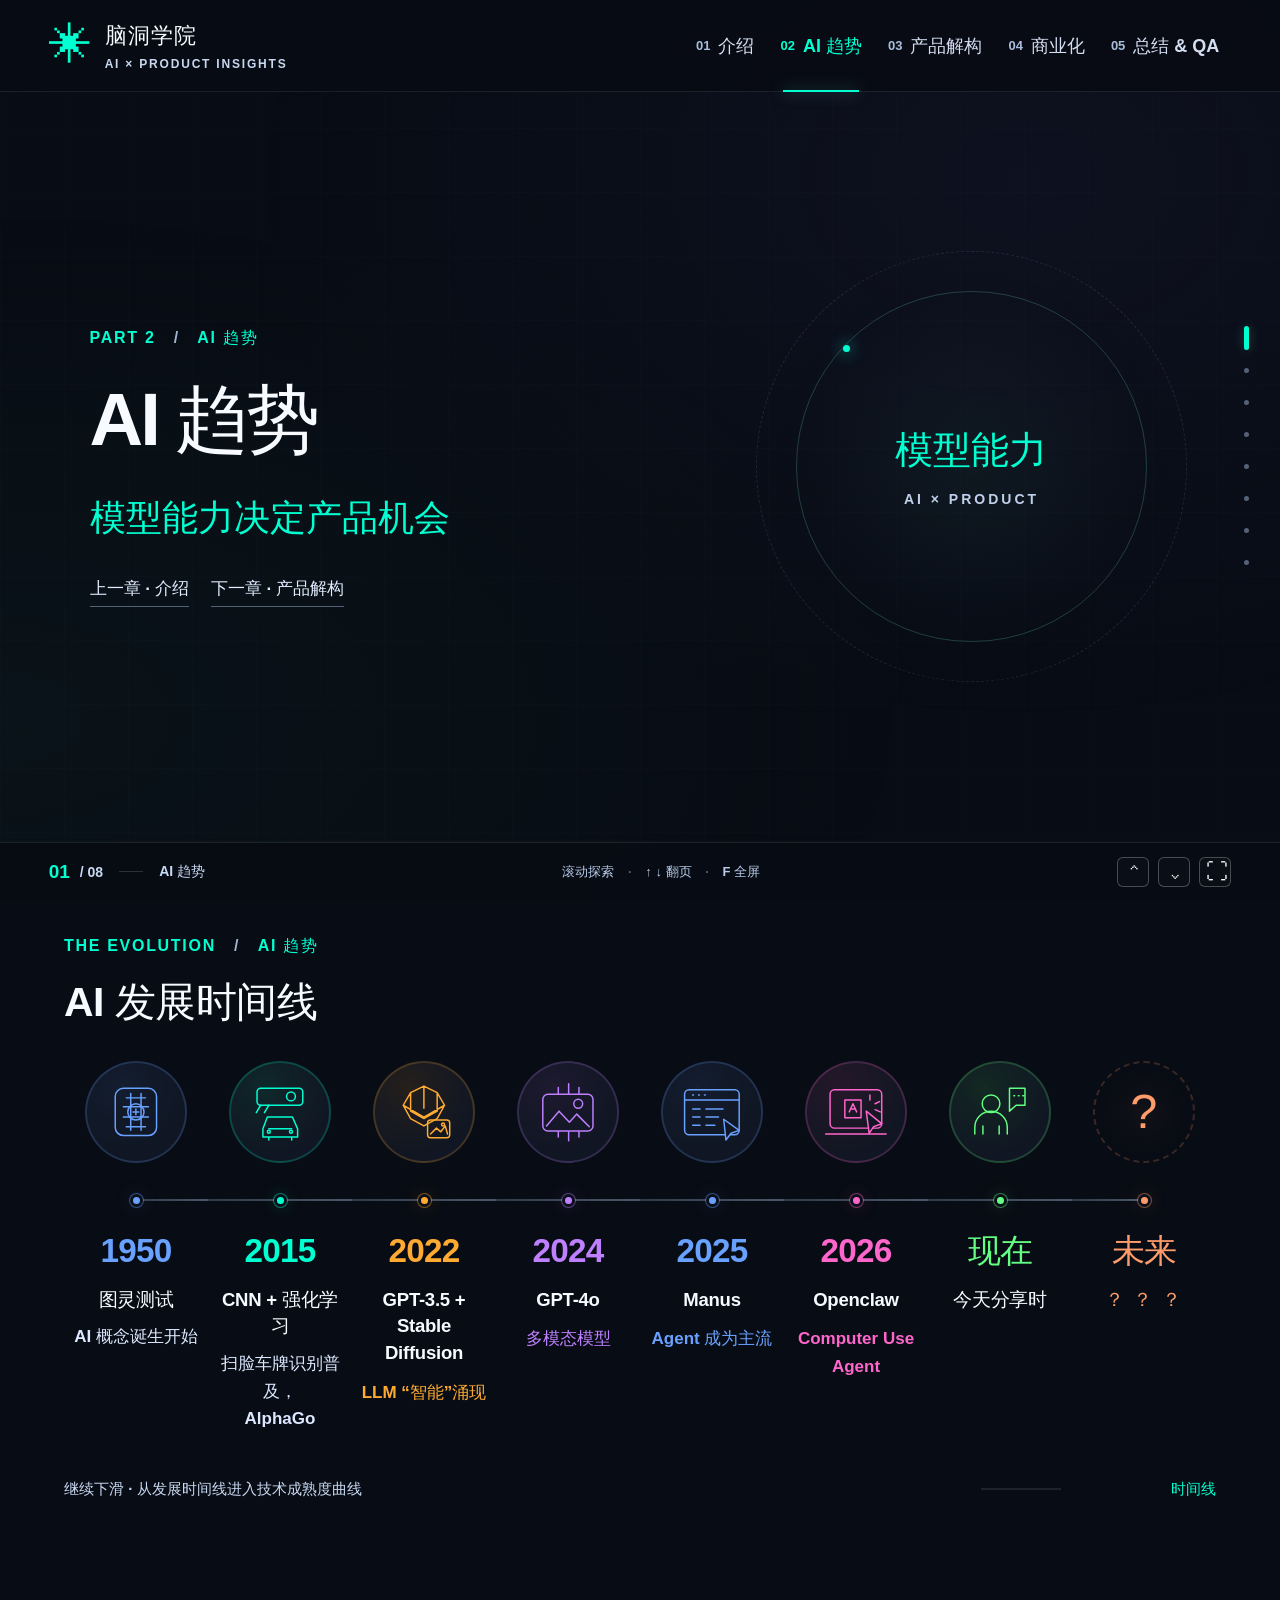
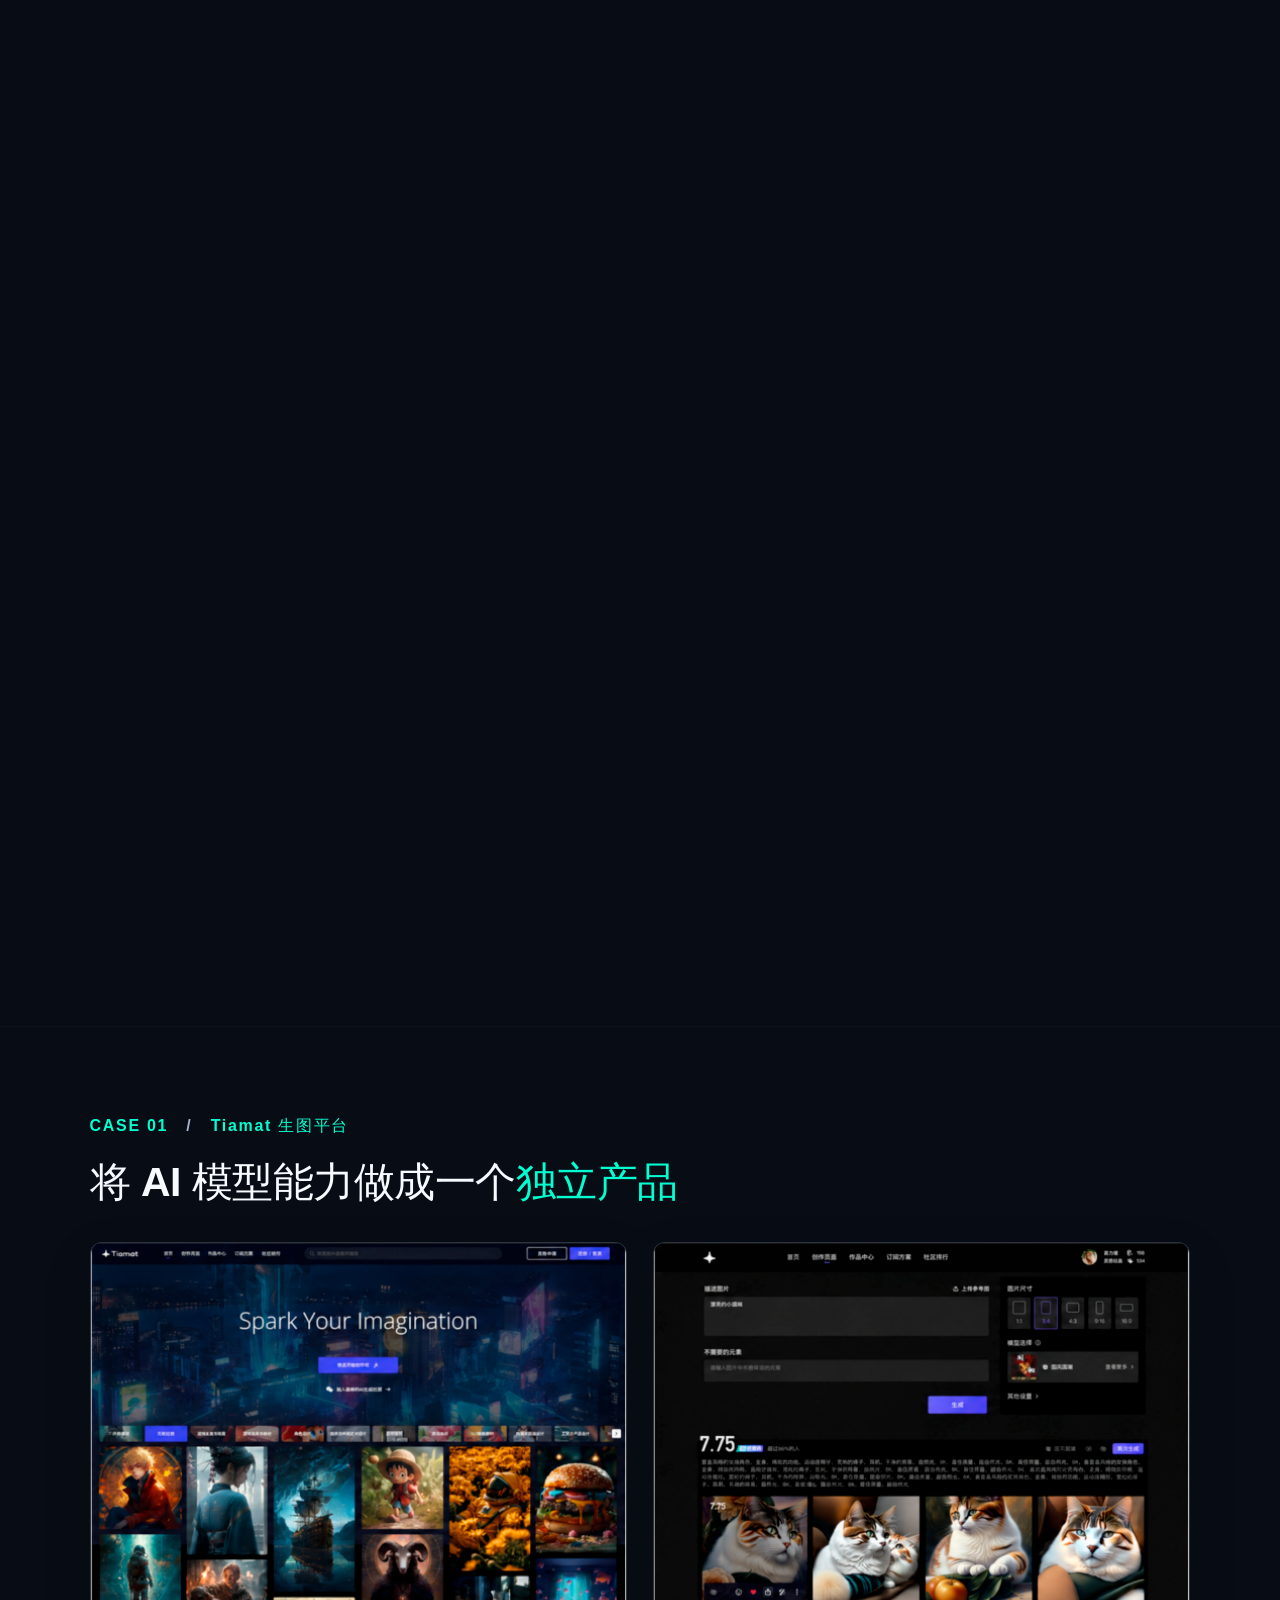
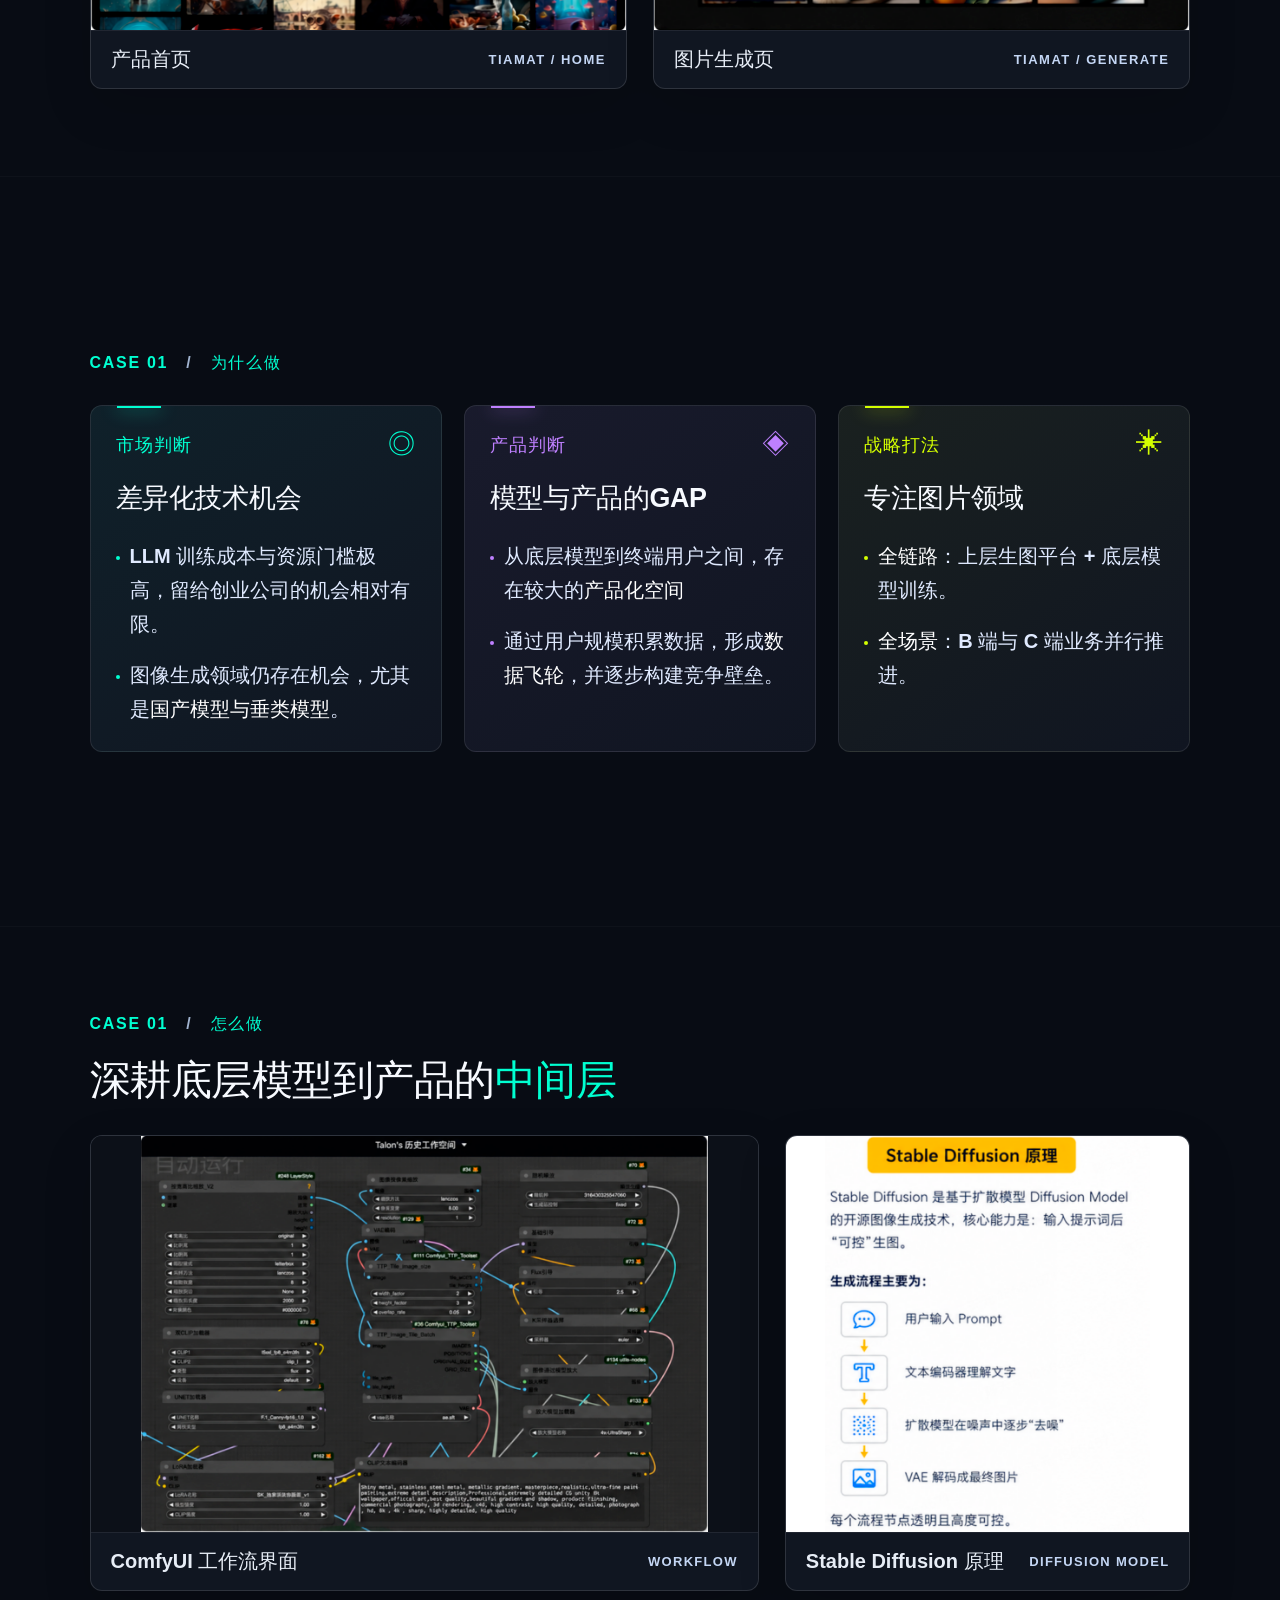
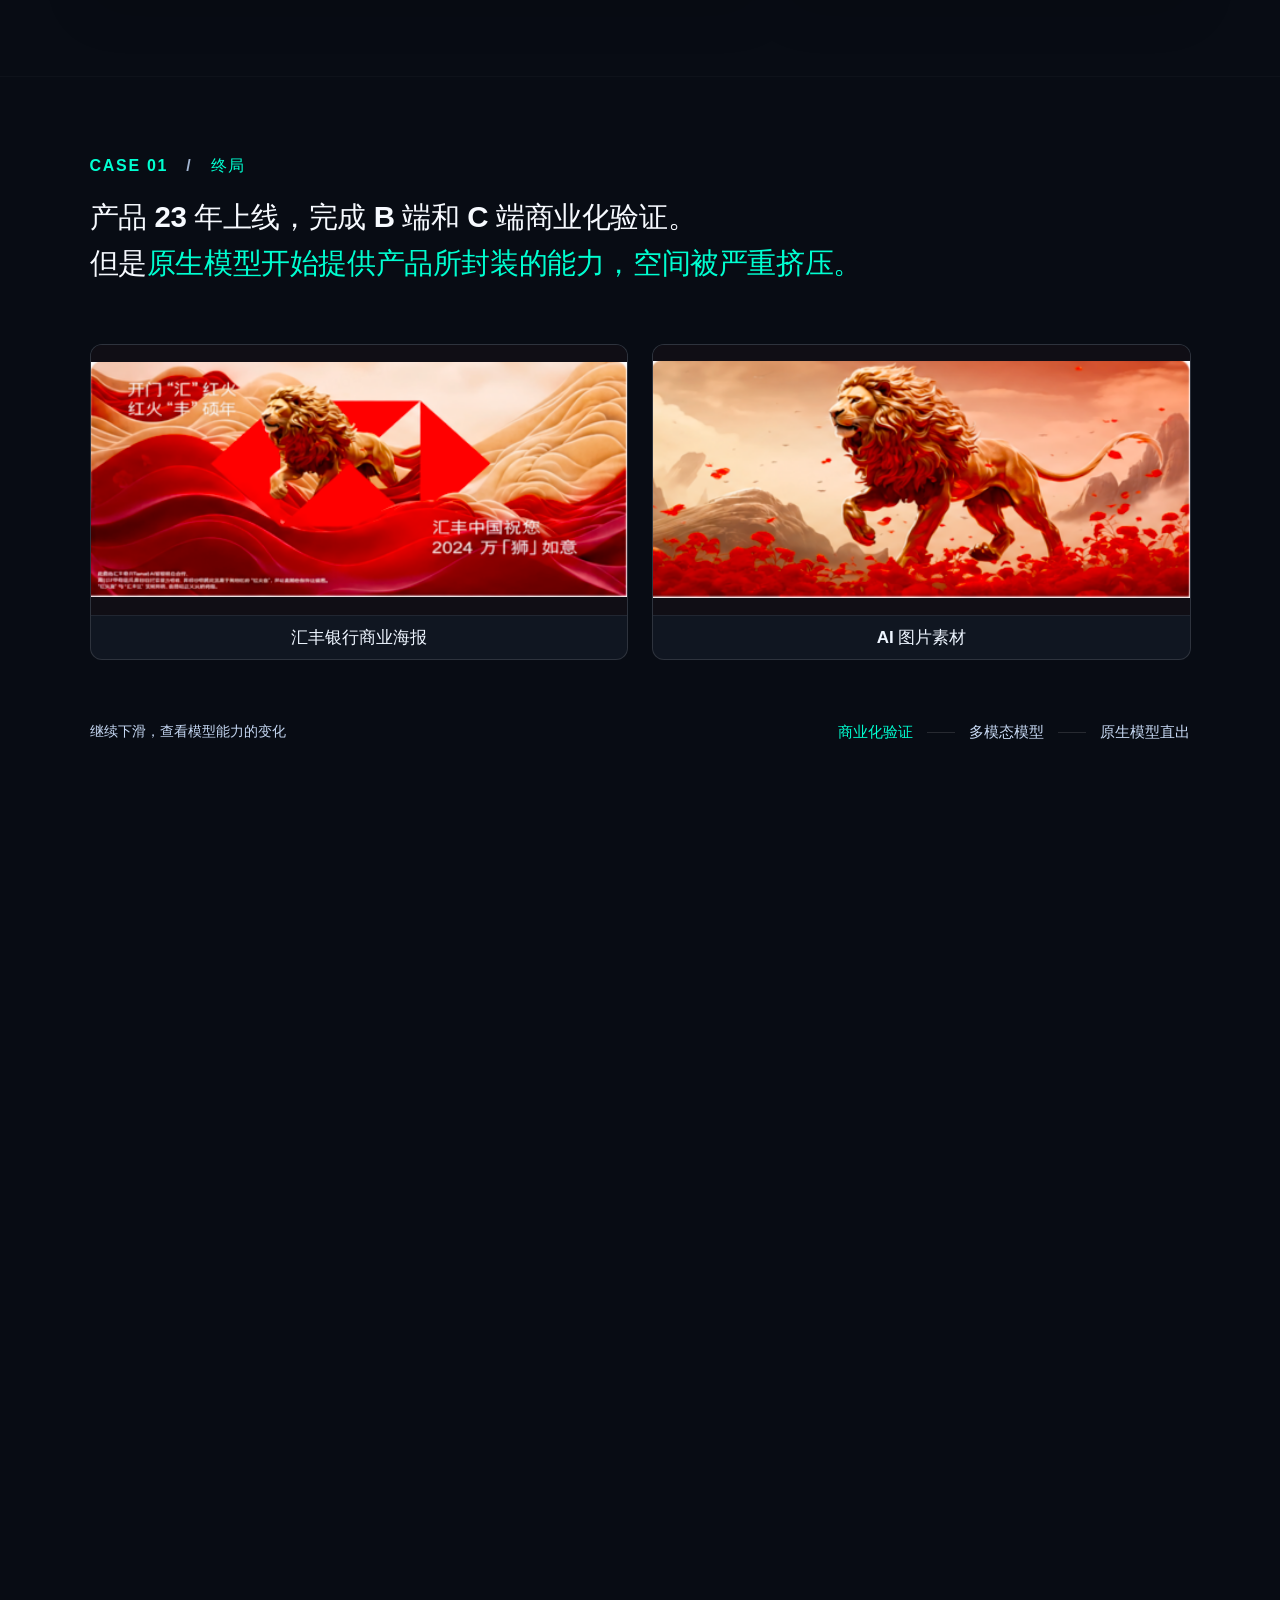
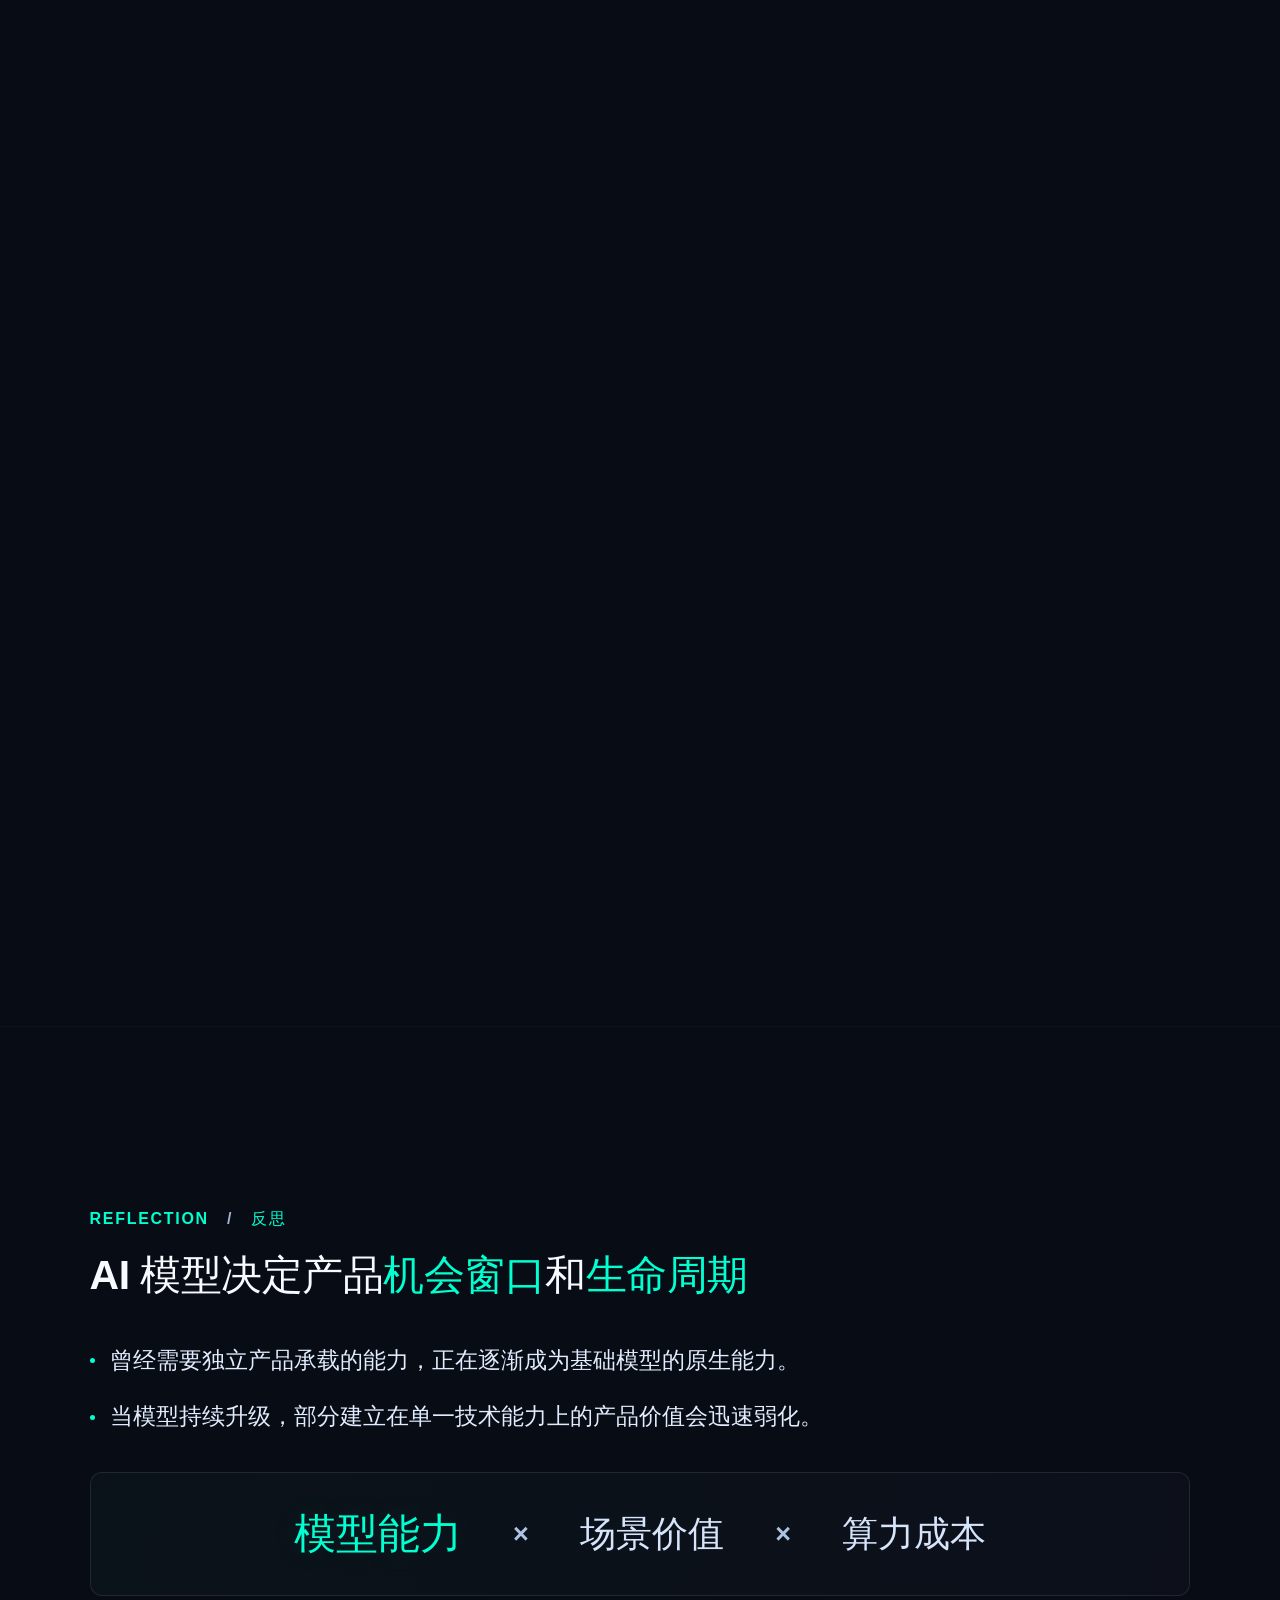
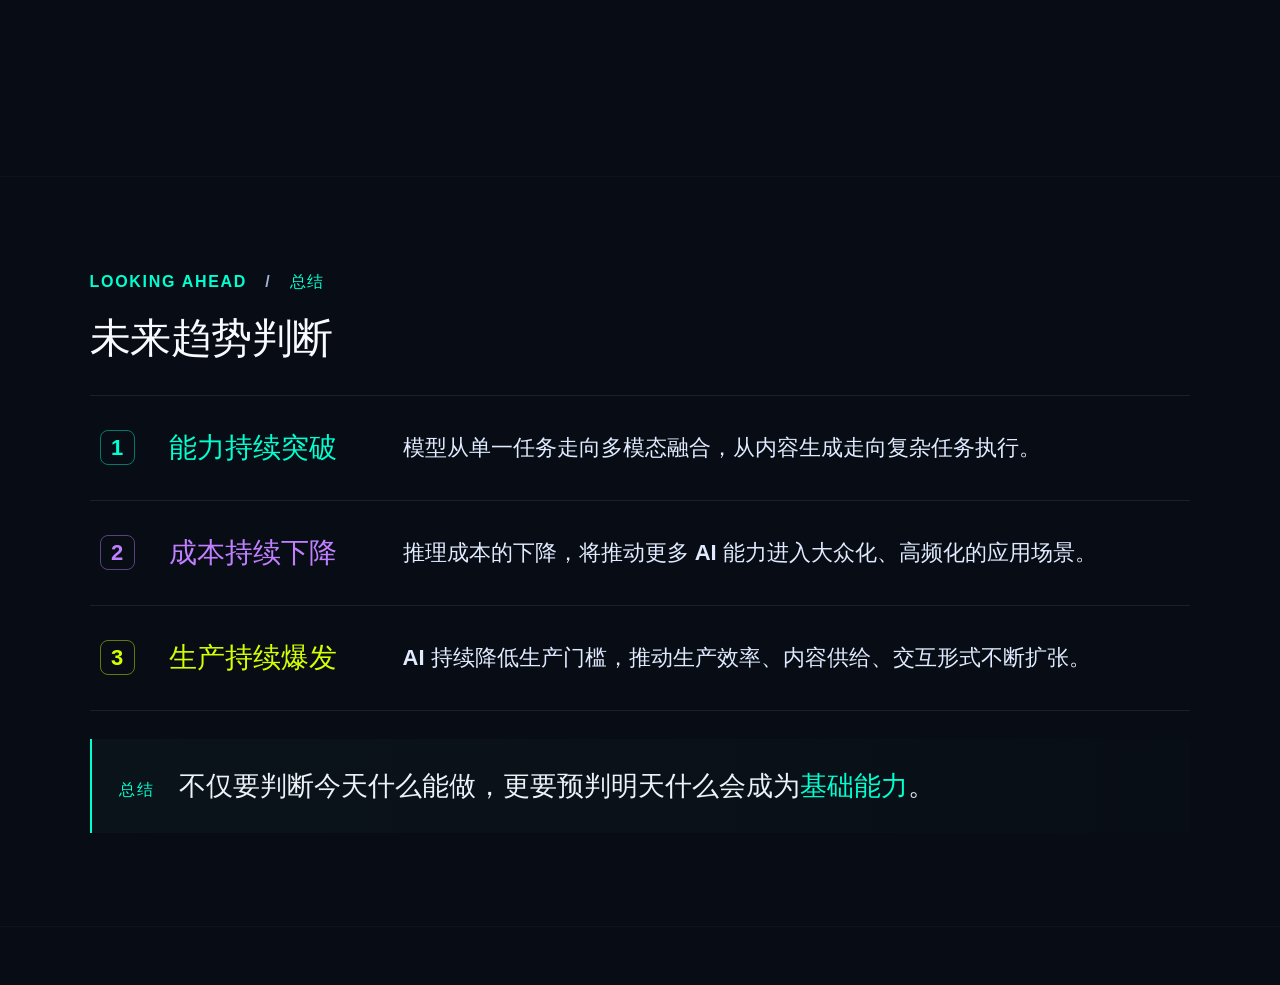
==== commit ea1afe26: "V 1.2" ====
--- a/02-ai-trends.html
+++ b/02-ai-trends.html
@@ -1,8 +1,8 @@
 <!doctype html>
-<html lang="zh-CN"><head><meta charset="utf-8"><meta name="viewport" content="width=device-width,initial-scale=1"><meta name="color-scheme" content="dark"><meta name="description" content="脑洞学院 · 产品视角看 AI 实践。陈天元的 AI 产品机会、价值与商业化分享。"><title>AI 趋势 · 脑洞学院｜产品视角看 AI 实践</title><link rel="icon" href="assets/favicon.svg"><link rel="stylesheet" href="assets/styles.css"><script defer src="assets/presentation.js"></script><script defer src="assets/timeline-morph.js"></script><script defer src="assets/outcome-story.js"></script></head>
+<html lang="zh-CN"><head><meta charset="utf-8"><meta name="viewport" content="width=device-width,initial-scale=1"><meta name="color-scheme" content="dark"><meta name="description" content="脑洞学院 · 产品视角看 AI 实践。陈天元的 AI 产品机会、价值与商业化分享。"><title>AI 趋势 · 脑洞学院｜产品视角看 AI 实践</title><link rel="icon" href="assets/favicon.svg"><link rel="stylesheet" href="assets/styles.css"><link rel="stylesheet" href="assets/audience.css?v=20261127-1"><script defer src="assets/presentation.js"></script><script defer src="assets/timeline-morph.js"></script><script defer src="assets/outcome-story.js"></script></head>
 <body data-chapter="1"><a class="skip" href="#main">跳至正文</a><div class="ambient" aria-hidden="true"></div>
 <header class="topbar"><a class="brand" href="index.html"><span class="brand-mark" aria-hidden="true">✳</span><span>脑洞学院<small>AI × PRODUCT INSIGHTS</small></span></a><nav class="chapter-nav" aria-label="分享章节"><a href="index.html"><span>01</span>介绍</a><a href="02-ai-trends.html" aria-current="page"><span>02</span>AI 趋势</a><a href="03-product-structure.html"><span>03</span>产品解构</a><a href="04-commercialization.html"><span>04</span>商业化</a><a href="05-summary-qa.html"><span>05</span>总结 &amp; QA</a></nav><span class="edition">互联分享 <span>/</span> AI 实践</span></header>
-<main id="main" tabindex="-1"><section class="slide chapter-cover" id="chapter" data-label="AI 趋势"><div class="slide-inner"><div class="chapter-cover-layout"><div><p class="eyebrow reveal">PART 2 <span>/</span> AI 趋势</p><h1 class="reveal">AI 趋势</h1><p class="chapter-thesis reveal">模型能力决定产品机会</p><div class="chapter-links reveal"><a href="index.html">上一章 · 介绍</a><a href="03-product-structure.html">下一章 · 产品解构</a></div></div><div class="chapter-symbol reveal"><div class="symbol-orbit"></div><span>模型能力</span><small>AI × PRODUCT</small></div></div></div></section><section class="slide ai-timeline" id="ai-timeline" data-label="AI 发展时间线" aria-labelledby="timeline-title"><div class="timeline-pin"><div class="slide-inner"><div class="section-heading"><p class="eyebrow reveal">THE EVOLUTION <span>/</span> AI 趋势</p><div class="morph-titles"><h2 id="timeline-title">AI 发展时间线</h2><h2 class="maturity-title">Gartner 技术成熟度曲线</h2></div></div><div class="timeline-stage"><ol class="timeline-events" aria-label="从 1950 年到未来的 AI 发展时间线"><li class="timeline-event reveal" style="--event-color:#83b6ff;--delay:0ms"><div class="timeline-visual" aria-hidden="true"><svg viewBox="0 0 100 100" fill="none" stroke="currentColor" stroke-width="2" stroke-linecap="round" stroke-linejoin="round"><rect x="22" y="18" width="56" height="64" rx="11"/><path d="M37 31h26M37 70h26M43 25v50M57 25v50M33 43h34M33 57h34"/><circle cx="50" cy="50" r="11"/><path d="M46 50h8M50 46v8"/></svg></div><div class="timeline-track" aria-hidden="true"><i></i></div><div class="timeline-copy"><p class="timeline-year">1950</p><h3>图灵测试</h3><p class="timeline-description">AI 概念诞生开始</p></div></li><li class="timeline-event reveal" style="--event-color:#77f5d0;--delay:85ms"><div class="timeline-visual" aria-hidden="true"><svg viewBox="0 0 100 100" fill="none" stroke="currentColor" stroke-width="2" stroke-linecap="round" stroke-linejoin="round"><rect x="19" y="18" width="62" height="23" rx="5"/><circle cx="65" cy="29" r="6"/><path d="M24 41l-6 10M35 41l-6 10M27 73l6-16h34l7 16v11H27zM35 73h31M35 84v4M66 84v4"/><circle cx="35" cy="77" r="2"/><circle cx="65" cy="77" r="2"/></svg></div><div class="timeline-track" aria-hidden="true"><i></i></div><div class="timeline-copy"><p class="timeline-year">2015</p><h3>CNN + 强化学习</h3><p class="timeline-description">扫脸车牌识别普及，<br>AlphaGo</p></div></li><li class="timeline-event reveal" style="--event-color:#ffbd79;--delay:170ms"><div class="timeline-visual" aria-hidden="true"><svg viewBox="0 0 100 100" fill="none" stroke="currentColor" stroke-width="2" stroke-linecap="round" stroke-linejoin="round"><path d="M32 24l18-9 18 9 10 17-10 18-18 10-18-10-10-18zM32 24v25l18 10 18-10V24M22 41l28 16 28-16M50 15v30"/><rect x="55" y="61" width="30" height="24" rx="4"/><path d="M59 80l8-8 6 5 6-8 3 11"/><circle cx="76" cy="67" r="2"/></svg></div><div class="timeline-track" aria-hidden="true"><i></i></div><div class="timeline-copy"><p class="timeline-year">2022</p><h3>GPT-3.5 +<br>Stable Diffusion</h3><p class="timeline-highlight">LLM “智能”涌现</p></div></li><li class="timeline-event reveal" style="--event-color:#b8a1ff;--delay:255ms"><div class="timeline-visual" aria-hidden="true"><svg viewBox="0 0 100 100" fill="none" stroke="currentColor" stroke-width="2" stroke-linecap="round" stroke-linejoin="round"><rect x="16" y="26" width="68" height="50" rx="7"/><path d="M21 69l17-20 14 15 10-11 17 17"/><circle cx="64" cy="39" r="6"/><path d="M37 17v8M51 12v13M65 17v8M37 77v7M51 77v12M65 77v7"/></svg></div><div class="timeline-track" aria-hidden="true"><i></i></div><div class="timeline-copy"><p class="timeline-year">2024</p><h3>GPT-4o</h3><p class="timeline-highlight">多模态模型</p></div></li><li class="timeline-event reveal" style="--event-color:#83b6ff;--delay:340ms"><div class="timeline-visual" aria-hidden="true"><svg viewBox="0 0 100 100" fill="none" stroke="currentColor" stroke-width="2" stroke-linecap="round" stroke-linejoin="round"><rect x="13" y="20" width="74" height="61" rx="6"/><path d="M13 34h74M24 27h1M32 27h1M40 27h1M24 46h10M24 57h10M24 68h10M42 46h23M42 57h17M42 68h12"/><path class="icon-fill" d="M66 60l3 28 7-9 11-4z"/></svg></div><div class="timeline-track" aria-hidden="true"><i></i></div><div class="timeline-copy"><p class="timeline-year">2025</p><h3>Manus</h3><p class="timeline-highlight">Agent 成为主流</p></div></li><li class="timeline-event reveal" style="--event-color:#f39bcf;--delay:425ms"><div class="timeline-visual" aria-hidden="true"><svg viewBox="0 0 100 100" fill="none" stroke="currentColor" stroke-width="2" stroke-linecap="round" stroke-linejoin="round"><rect x="15" y="20" width="70" height="52" rx="6"/><path d="M9 80h82M35 34h22v24H35zM41 50l5-11 5 11M43 46h6M69 34v-7M76 39l6-3M76 47l7 3"/><path class="icon-fill" d="M64 49l4 30 6-9 11-4z"/></svg></div><div class="timeline-track" aria-hidden="true"><i></i></div><div class="timeline-copy"><p class="timeline-year">2026</p><h3>Openclaw</h3><p class="timeline-highlight">Computer Use Agent</p></div></li><li class="timeline-event reveal" style="--event-color:#a7e5ac;--delay:510ms"><div class="timeline-visual" aria-hidden="true"><svg viewBox="0 0 100 100" fill="none" stroke="currentColor" stroke-width="2" stroke-linecap="round" stroke-linejoin="round"><circle cx="38" cy="39" r="12"/><path d="M16 80v-9a22 22 0 0144 0v9M27 80V69M49 80V69M63 18h21v23H72l-9 8zM69 28h1M75 28h1M81 28h1"/></svg></div><div class="timeline-track" aria-hidden="true"><i></i></div><div class="timeline-copy"><p class="timeline-year">现在</p><h3>今天分享时</h3></div></li><li class="timeline-event reveal" style="--event-color:#ff9c6b;--delay:595ms"><div class="timeline-visual future-visual" aria-hidden="true"><svg viewBox="0 0 100 100" fill="none" stroke="currentColor" stroke-width="2" stroke-linecap="round" stroke-linejoin="round"><text x="50" y="72" text-anchor="middle" font-size="66" font-weight="500" fill="currentColor" stroke="none">?</text></svg></div><div class="timeline-track" aria-hidden="true"><i></i></div><div class="timeline-copy"><p class="timeline-year">未来</p><h3>？ ？ ？</h3></div></li></ol><figure class="maturity-figure" aria-label="技术成熟度曲线示意：关注度先升至高峰，再跌入低谷，随后逐步回升并趋于平稳。"><svg class="maturity-svg" role="img" aria-label="关注度随时间变化的技术成熟度曲线" viewBox="0 0 1000 340"><g class="maturity-axes"><path class="maturity-axis" d="M20 20V315H980"/><path class="maturity-axis" d="M15 29l5-9 5 9M971 310l9 5-9 5"/><text class="visibility-label" x="35" y="26">关注度 / VISIBILITY</text><text class="time-label" x="980" y="303" text-anchor="end">时间 / TIME</text></g><path class="maturity-path" d="M50 300C100 130 130 0 190 40C250 80 260 290 340 285C430 280 440 158 540 145C650 130 760 140 960 138"/></svg><figcaption>曲线形态示意</figcaption></figure></div><div class="morph-guidance"><span class="morph-hint">继续下滑 · 从发展时间线进入技术成熟度曲线</span><div class="morph-meter" aria-hidden="true"><i></i></div><span class="morph-state">时间线</span></div></div></div></section><section class="slide tiamat-showcase" id="tiamat-product" data-label="Tiamat 生图平台" aria-labelledby="tiamat-product-title"><div class="slide-inner"><div class="section-heading"><p class="eyebrow reveal">CASE 01 <span>/</span> Tiamat 生图平台</p><h2 id="tiamat-product-title" class="reveal">将 AI 模型能力<br class="mobile-break">做成一个<em>独立产品</em></h2></div><div class="tiamat-screens"><figure class="tiamat-screen reveal" style="--delay:100ms"><a href="assets/images/tiamat-home.png" target="_blank" rel="noopener" aria-label="查看 Tiamat 产品首页大图"><img src="assets/images/tiamat-home.png" width="530" height="383" alt="Tiamat 产品首页，包含 Spark Your Imagination 标语与图片作品瀑布流" loading="lazy"></a><figcaption><span class="screen-caption-label">产品首页</span><span>TIAMAT / HOME</span></figcaption></figure><figure class="tiamat-screen reveal" style="--delay:230ms"><a href="assets/images/tiamat-generation.png" target="_blank" rel="noopener" aria-label="查看 Tiamat 图片生成页大图"><img src="assets/images/tiamat-generation.png" width="530" height="383" alt="Tiamat 图片生成页，包含提示词输入、尺寸设置和猫咪生成结果" loading="lazy"></a><figcaption><span class="screen-caption-label">图片生成页</span><span>TIAMAT / GENERATE</span></figcaption></figure></div></div></section>
+<main id="main" tabindex="-1"><section class="slide chapter-cover" id="chapter" data-label="AI 趋势"><div class="slide-inner"><div class="chapter-cover-layout"><div><p class="eyebrow reveal">PART 2 <span>/</span> AI 趋势</p><h1 class="reveal">AI 趋势</h1><p class="chapter-thesis reveal">模型能力决定产品机会</p><div class="chapter-links reveal"><a href="index.html">上一章 · 介绍</a><a href="03-product-structure.html">下一章 · 产品解构</a></div></div><div class="chapter-symbol reveal"><div class="symbol-orbit"></div><span>模型能力</span><small>AI × PRODUCT</small></div></div></div></section><section class="slide ai-timeline" id="ai-timeline" data-label="AI 发展时间线" aria-labelledby="timeline-title"><div class="timeline-pin"><div class="slide-inner"><div class="section-heading"><p class="eyebrow reveal">THE EVOLUTION <span>/</span> AI 趋势</p><div class="morph-titles"><h2 id="timeline-title">AI 发展时间线</h2><h2 class="maturity-title">Gartner 技术成熟度曲线</h2></div></div><div class="timeline-stage"><ol class="timeline-events" aria-label="从 1950 年到未来的 AI 发展时间线"><li class="timeline-event reveal" style="--event-color:#69a1ff;--delay:0ms"><div class="timeline-visual" aria-hidden="true"><svg viewBox="0 0 100 100" fill="none" stroke="currentColor" stroke-width="2" stroke-linecap="round" stroke-linejoin="round"><rect x="22" y="18" width="56" height="64" rx="11"/><path d="M37 31h26M37 70h26M43 25v50M57 25v50M33 43h34M33 57h34"/><circle cx="50" cy="50" r="11"/><path d="M46 50h8M50 46v8"/></svg></div><div class="timeline-track" aria-hidden="true"><i></i></div><div class="timeline-copy"><p class="timeline-year">1950</p><h3>图灵测试</h3><p class="timeline-description">AI 概念诞生开始</p></div></li><li class="timeline-event reveal" style="--event-color:#00ffd1;--delay:85ms"><div class="timeline-visual" aria-hidden="true"><svg viewBox="0 0 100 100" fill="none" stroke="currentColor" stroke-width="2" stroke-linecap="round" stroke-linejoin="round"><rect x="19" y="18" width="62" height="23" rx="5"/><circle cx="65" cy="29" r="6"/><path d="M24 41l-6 10M35 41l-6 10M27 73l6-16h34l7 16v11H27zM35 73h31M35 84v4M66 84v4"/><circle cx="35" cy="77" r="2"/><circle cx="65" cy="77" r="2"/></svg></div><div class="timeline-track" aria-hidden="true"><i></i></div><div class="timeline-copy"><p class="timeline-year">2015</p><h3>CNN + 强化学习</h3><p class="timeline-description">扫脸车牌识别普及，<br>AlphaGo</p></div></li><li class="timeline-event reveal" style="--event-color:#ffab32;--delay:170ms"><div class="timeline-visual" aria-hidden="true"><svg viewBox="0 0 100 100" fill="none" stroke="currentColor" stroke-width="2" stroke-linecap="round" stroke-linejoin="round"><path d="M32 24l18-9 18 9 10 17-10 18-18 10-18-10-10-18zM32 24v25l18 10 18-10V24M22 41l28 16 28-16M50 15v30"/><rect x="55" y="61" width="30" height="24" rx="4"/><path d="M59 80l8-8 6 5 6-8 3 11"/><circle cx="76" cy="67" r="2"/></svg></div><div class="timeline-track" aria-hidden="true"><i></i></div><div class="timeline-copy"><p class="timeline-year">2022</p><h3>GPT-3.5 +<br>Stable Diffusion</h3><p class="timeline-highlight">LLM “智能”涌现</p></div></li><li class="timeline-event reveal" style="--event-color:#bf80ff;--delay:255ms"><div class="timeline-visual" aria-hidden="true"><svg viewBox="0 0 100 100" fill="none" stroke="currentColor" stroke-width="2" stroke-linecap="round" stroke-linejoin="round"><rect x="16" y="26" width="68" height="50" rx="7"/><path d="M21 69l17-20 14 15 10-11 17 17"/><circle cx="64" cy="39" r="6"/><path d="M37 17v8M51 12v13M65 17v8M37 77v7M51 77v12M65 77v7"/></svg></div><div class="timeline-track" aria-hidden="true"><i></i></div><div class="timeline-copy"><p class="timeline-year">2024</p><h3>GPT-4o</h3><p class="timeline-highlight">多模态模型</p></div></li><li class="timeline-event reveal" style="--event-color:#69a1ff;--delay:340ms"><div class="timeline-visual" aria-hidden="true"><svg viewBox="0 0 100 100" fill="none" stroke="currentColor" stroke-width="2" stroke-linecap="round" stroke-linejoin="round"><rect x="13" y="20" width="74" height="61" rx="6"/><path d="M13 34h74M24 27h1M32 27h1M40 27h1M24 46h10M24 57h10M24 68h10M42 46h23M42 57h17M42 68h12"/><path class="icon-fill" d="M66 60l3 28 7-9 11-4z"/></svg></div><div class="timeline-track" aria-hidden="true"><i></i></div><div class="timeline-copy"><p class="timeline-year">2025</p><h3>Manus</h3><p class="timeline-highlight">Agent 成为主流</p></div></li><li class="timeline-event reveal" style="--event-color:#ff66cb;--delay:425ms"><div class="timeline-visual" aria-hidden="true"><svg viewBox="0 0 100 100" fill="none" stroke="currentColor" stroke-width="2" stroke-linecap="round" stroke-linejoin="round"><rect x="15" y="20" width="70" height="52" rx="6"/><path d="M9 80h82M35 34h22v24H35zM41 50l5-11 5 11M43 46h6M69 34v-7M76 39l6-3M76 47l7 3"/><path class="icon-fill" d="M64 49l4 30 6-9 11-4z"/></svg></div><div class="timeline-track" aria-hidden="true"><i></i></div><div class="timeline-copy"><p class="timeline-year">2026</p><h3>Openclaw</h3><p class="timeline-highlight">Computer Use Agent</p></div></li><li class="timeline-event reveal" style="--event-color:#63ff82;--delay:510ms"><div class="timeline-visual" aria-hidden="true"><svg viewBox="0 0 100 100" fill="none" stroke="currentColor" stroke-width="2" stroke-linecap="round" stroke-linejoin="round"><circle cx="38" cy="39" r="12"/><path d="M16 80v-9a22 22 0 0144 0v9M27 80V69M49 80V69M63 18h21v23H72l-9 8zM69 28h1M75 28h1M81 28h1"/></svg></div><div class="timeline-track" aria-hidden="true"><i></i></div><div class="timeline-copy"><p class="timeline-year">现在</p><h3>今天分享时</h3></div></li><li class="timeline-event reveal" style="--event-color:#ff9c6b;--delay:595ms"><div class="timeline-visual future-visual" aria-hidden="true"><svg viewBox="0 0 100 100" fill="none" stroke="currentColor" stroke-width="2" stroke-linecap="round" stroke-linejoin="round"><text x="50" y="72" text-anchor="middle" font-size="66" font-weight="500" fill="currentColor" stroke="none">?</text></svg></div><div class="timeline-track" aria-hidden="true"><i></i></div><div class="timeline-copy"><p class="timeline-year">未来</p><h3>？ ？ ？</h3></div></li></ol><figure class="maturity-figure" aria-label="技术成熟度曲线示意：关注度先升至高峰，再跌入低谷，随后逐步回升并趋于平稳。"><svg class="maturity-svg" role="img" aria-label="关注度随时间变化的技术成熟度曲线" viewBox="0 0 1000 340"><g class="maturity-axes"><path class="maturity-axis" d="M20 20V315H980"/><path class="maturity-axis" d="M15 29l5-9 5 9M971 310l9 5-9 5"/><text class="visibility-label" x="35" y="26">关注度 / VISIBILITY</text><text class="time-label" x="980" y="303" text-anchor="end">时间 / TIME</text></g><path class="maturity-path" d="M50 300C100 130 130 0 190 40C250 80 260 290 340 285C430 280 440 158 540 145C650 130 760 140 960 138"/></svg><figcaption>曲线形态示意</figcaption></figure></div><div class="morph-guidance"><span class="morph-hint">继续下滑 · 从发展时间线进入技术成熟度曲线</span><div class="morph-meter" aria-hidden="true"><i></i></div><span class="morph-state">时间线</span></div></div></div></section><section class="slide tiamat-showcase" id="tiamat-product" data-label="Tiamat 生图平台" aria-labelledby="tiamat-product-title"><div class="slide-inner"><div class="section-heading"><p class="eyebrow reveal">CASE 01 <span>/</span> Tiamat 生图平台</p><h2 id="tiamat-product-title" class="reveal">将 AI 模型能力<br class="mobile-break">做成一个<em>独立产品</em></h2></div><div class="tiamat-screens"><figure class="tiamat-screen reveal" style="--delay:100ms"><a href="assets/images/tiamat-home.png" target="_blank" rel="noopener" aria-label="查看 Tiamat 产品首页大图"><img src="assets/images/tiamat-home.png" width="530" height="383" alt="Tiamat 产品首页，包含 Spark Your Imagination 标语与图片作品瀑布流" loading="lazy"></a><figcaption><span class="screen-caption-label">产品首页</span><span>TIAMAT / HOME</span></figcaption></figure><figure class="tiamat-screen reveal" style="--delay:230ms"><a href="assets/images/tiamat-generation.png" target="_blank" rel="noopener" aria-label="查看 Tiamat 图片生成页大图"><img src="assets/images/tiamat-generation.png" width="530" height="383" alt="Tiamat 图片生成页，包含提示词输入、尺寸设置和猫咪生成结果" loading="lazy"></a><figcaption><span class="screen-caption-label">图片生成页</span><span>TIAMAT / GENERATE</span></figcaption></figure></div></div></section>
 <section class="slide tiamat-rationale" id="tiamat-why" data-label="Case 01｜为什么做" aria-label="Case 01｜为什么做"><div class="slide-inner"><div class="section-heading"><p class="eyebrow reveal">CASE 01 <span>/</span> 为什么做</p></div><div class="judgment-grid"><article class="judgment-card reveal" style="--judgment-color:var(--cyan);--delay:100ms"><div class="judgment-label"><span>市场判断</span><span class="judgment-symbol" aria-hidden="true">◎</span></div><h3>差异化技术机会</h3><ul><li>LLM 训练成本与资源门槛极高，留给创业公司的机会相对有限。</li><li>图像生成领域仍存在机会，尤其是<strong>国产模型与垂类模型</strong>。</li></ul></article><article class="judgment-card reveal" style="--judgment-color:var(--purple);--delay:200ms"><div class="judgment-label"><span>产品判断</span><span class="judgment-symbol" aria-hidden="true">◈</span></div><h3>模型与产品的GAP</h3><ul><li>从底层模型到终端用户之间，存在较大的<strong>产品化空间</strong></li><li>通过用户规模积累数据，形成<strong>数据飞轮</strong>，并逐步构建竞争壁垒。</li></ul></article><article class="judgment-card reveal" style="--judgment-color:var(--lime);--delay:300ms"><div class="judgment-label"><span>战略打法</span><span class="judgment-symbol" aria-hidden="true">✳</span></div><h3>专注图片领域</h3><ul><li><strong>全链路</strong>：上层生图平台 + 底层模型训练。</li><li><strong>全场景</strong>：B 端与 C 端业务并行推进。</li></ul></article></div></div></section><section class="slide tiamat-method" id="tiamat-how" data-label="Case 01｜怎么做" aria-labelledby="tiamat-how-title"><div class="slide-inner"><div class="section-heading"><p class="eyebrow reveal">CASE 01 <span>/</span> 怎么做</p><h2 id="tiamat-how-title" class="reveal">深耕底层模型到产品的<em>中间层</em></h2></div><div class="method-screens"><figure class="method-screen workflow-screen reveal" style="--delay:100ms"><a href="assets/images/tiamat-comfyui-workflow.png" target="_blank" rel="noopener" aria-label="查看 ComfyUI 工作流界面原图"><img src="assets/images/tiamat-comfyui-workflow.png" width="654" height="457" alt="ComfyUI 工作流界面，展示模型加载、提示词、采样与图片处理节点的连接" loading="lazy"></a><figcaption><span>ComfyUI 工作流界面</span><small>WORKFLOW</small></figcaption></figure><figure class="method-screen diffusion-screen reveal" style="--delay:220ms"><a href="assets/images/tiamat-stable-diffusion.png" target="_blank" rel="noopener" aria-label="查看 Stable Diffusion 原理说明原图"><img src="assets/images/tiamat-stable-diffusion.png" width="374" height="456" alt="Stable Diffusion 原理：用户输入 Prompt，文本编码器理解文字，扩散模型在噪声中逐步去噪，VAE 解码成最终图片；每个流程节点透明且高度可控" loading="lazy"></a><figcaption><span>Stable Diffusion 原理</span><small>DIFFUSION MODEL</small></figcaption></figure></div></div></section><section class="slide tiamat-outcome" id="tiamat-outcome" data-label="Case 01｜终局" aria-labelledby="outcome-title"><div class="outcome-pin"><div class="slide-inner"><div class="section-heading"><p class="eyebrow">CASE 01 <span>/</span> 终局</p><h2 id="outcome-title">产品 23 年上线，完成 B 端和 C 端商业化验证。<br>但是<strong>原生模型开始提供产品所封装的能力，空间被严重挤压。</strong></h2></div><div class="outcome-stage-area"><div class="outcome-stage commercial-stage" data-outcome="0"><div class="outcome-proof"><figure><a href="assets/images/tiamat-hsbc-poster.png" target="_blank" rel="noopener" aria-label="查看汇丰银行商业海报原图"><img src="assets/images/tiamat-hsbc-poster.png" width="462" height="203" alt="汇丰银行商业海报：红金色狮子与品牌标志" loading="lazy"></a><figcaption>汇丰银行商业海报</figcaption></figure><figure><a href="assets/images/tiamat-lion-material.png" target="_blank" rel="noopener" aria-label="查看 AI 图片素材原图"><img src="assets/images/tiamat-lion-material.png" width="462" height="204" alt="AI 生成的金色狮子图片素材" loading="lazy"></a><figcaption>AI 图片素材</figcaption></figure></div></div><div class="outcome-stage model-stage" data-outcome="1"><div class="model-milestone"><img src="assets/images/gpt4o-village.png" width="171" height="171" alt="蓝天与村庄的多模态模型示意插图" loading="lazy"><div class="model-milestone-copy"><p class="model-year">2024</p><h3>GPT-4o</h3><p class="model-capability">多模态模型</p></div><div class="model-milestone-track" aria-hidden="true"><i></i></div></div></div><div class="outcome-stage native-stage" data-outcome="2"><figure><a href="assets/images/gpt-image2-direct.png" target="_blank" rel="noopener" aria-label="查看 GPT Image-2 直出效果截图原图"><img src="assets/images/gpt-image2-direct.png" width="462" height="493" alt="参考图中的对话与 GPT Image-2 直出效果：根据提示生成包含狮子、汇丰标志和中文祝福的商业海报" loading="lazy"></a><figcaption>GPT Image-2 直出效果</figcaption></figure></div></div><div class="outcome-controls"><span class="outcome-scroll-hint">继续下滑，查看模型能力的变化</span><nav aria-label="终局演示阶段"><button type="button" data-outcome-step="0" aria-current="step">商业化验证</button><span aria-hidden="true"></span><button type="button" data-outcome-step="1">多模态模型</button><span aria-hidden="true"></span><button type="button" data-outcome-step="2">原生模型直出</button></nav></div></div></div></section><section class="slide ai-reflection" id="ai-reflection" data-label="反思" aria-labelledby="reflection-title"><div class="slide-inner"><div class="section-heading"><p class="eyebrow reveal">REFLECTION <span>/</span> 反思</p><h2 id="reflection-title" class="reveal">AI 模型决定产品<em>机会窗口</em>和<em>生命周期</em></h2></div><ul class="reflection-points"><li class="reveal" style="--delay:100ms">曾经需要独立产品承载的能力，正在逐渐成为基础模型的原生能力。</li><li class="reveal" style="--delay:200ms">当模型持续升级，部分建立在单一技术能力上的产品价值会迅速弱化。</li></ul><div class="reflection-model reveal" style="--delay:300ms" aria-label="模型能力乘以场景价值乘以算力成本"><strong>模型能力</strong><span class="model-multiply" aria-hidden="true">×</span><span class="secondary-dimension">场景价值</span><span class="model-multiply" aria-hidden="true">×</span><span class="secondary-dimension">算力成本</span></div></div></section>
 <section class="slide ai-trend-summary" id="ai-trend-summary" data-label="总结" aria-labelledby="trend-summary-title"><div class="slide-inner"><div class="section-heading"><p class="eyebrow reveal">LOOKING AHEAD <span>/</span> 总结</p><h2 id="trend-summary-title" class="reveal">未来趋势判断</h2></div><ol class="trend-judgments"><li class="trend-judgment reveal" style="--trend-color:var(--cyan);--delay:100ms"><span class="trend-number" aria-hidden="true">1</span><h3>能力持续突破</h3><p>模型从单一任务走向多模态融合，从内容生成走向复杂任务执行。</p></li><li class="trend-judgment reveal" style="--trend-color:var(--purple);--delay:200ms"><span class="trend-number" aria-hidden="true">2</span><h3>成本持续下降</h3><p>推理成本的下降，将推动更多 AI 能力进入大众化、高频化的应用场景。</p></li><li class="trend-judgment reveal" style="--trend-color:var(--lime);--delay:300ms"><span class="trend-number" aria-hidden="true">3</span><h3>生产持续爆发</h3><p>AI 持续降低生产门槛，推动生产效率、内容供给、交互形式不断扩张。</p></li></ol><div class="trend-summary-takeaway reveal" style="--delay:400ms"><span>总结</span><p><strong>不仅要判断今天什么能做，更要预判明天什么会成为<em>基础能力</em>。</strong></p></div></div></section></main><nav class="screen-dots" aria-label="本章分屏导航"><a href="#chapter" aria-label="AI 趋势" title="AI 趋势"><span></span></a><a href="#ai-timeline" aria-label="AI 发展时间线" title="AI 发展时间线"><span></span></a><a href="#tiamat-product" aria-label="Tiamat 生图平台" title="Tiamat 生图平台"><span></span></a><a href="#tiamat-why" aria-label="Case 01｜为什么做" title="Case 01｜为什么做"><span></span></a><a href="#tiamat-how" aria-label="Case 01｜怎么做" title="Case 01｜怎么做"><span></span></a><a href="#tiamat-outcome" aria-label="Case 01｜终局" title="Case 01｜终局"><span></span></a><a href="#ai-reflection" aria-label="反思" title="反思"><span></span></a><a href="#ai-trend-summary" aria-label="总结" title="总结"><span></span></a></nav>
 <footer class="controls"><div class="position"><strong id="screen-number">01</strong><span>/ 08</span><i></i><span id="screen-label">AI 趋势</span></div><span class="keyboard-tip">滚动探索 <span>·</span> ↑ ↓ 翻页 <span>·</span> F 全屏</span><div class="control-buttons"><button id="prev" aria-label="上一屏" title="上一屏">⌃</button><button id="next" aria-label="下一屏" title="下一屏">⌄</button><button id="fullscreen" aria-label="全屏演示" title="全屏演示（F）">⛶</button></div><div class="reading-progress"><i></i></div></footer><div class="toast" role="status"></div></body></html>
--- a/assets/audience.css
+++ b/assets/audience.css
@@ -0,0 +1,75 @@
+/* Audience typography: large, heavy type with bright foregrounds on dark panels. */
+:root{--cyan:#00ffd1;--purple:#bf80ff;--lime:#d4ff00;--muted:#d3def1;color:#f7faff;font-weight:550;text-rendering:optimizeLegibility}
+h1,h2,h3,h4,strong,b{font-weight:750}
+h2{letter-spacing:-.5px}
+.topbar{gap:20px}.brand{font-size:22px;font-weight:750}.brand small{font-size:12px;font-weight:650;color:#c9d8ef}.chapter-nav{gap:2px}.chapter-nav a{font-size:18px;font-weight:700;padding-inline:14px;color:#d4def1}.chapter-nav a span{font-size:13px;color:#a9bddb}.edition{font-size:14px;font-weight:650;color:#c9d8ef}.eyebrow{font-size:16px;letter-spacing:1.7px;font-weight:750}.eyebrow span{color:#a1b4d0}
+.slide-inner{max-width:1400px}
+.hero .practice-title{font-size:clamp(51px,4.8vw,84px);font-weight:750;line-height:1.24}.academy{font-size:27px;font-weight:650;color:#eff5ff}.speaker strong{font-size:22px;font-weight:750}.speaker div>span{font-size:17px;color:#d0dff3}.speaker-avatar{width:48px;height:48px;font-size:22px}.explore{font-size:16px;color:#d0dff3;font-weight:650}.orbit-tag{font-size:16px;font-weight:750}.art-caption{font-size:13px;color:#b5c9e8}.core small{font-size:12px;font-weight:750}
+.chapter-cover h1{font-weight:750}.chapter-thesis{font-size:clamp(28px,2.8vw,43px);font-weight:700}.chapter-symbol>span{font-weight:750}.chapter-symbol small{font-size:14px;color:#c0d0eb}.chapter-links a{font-size:17px;color:#e1edff;font-weight:650}
+:is(.profile,.agenda,.ai-reflection,.ai-trend-summary,.tiamat-showcase,.tiamat-rationale,.tiamat-method,.bc-classification,.ai-value-directions,.scene-value-judgment,.shared-value,.business-necessity,.business-validation,.business-summary,.opportunity-summary) h2{font-size:clamp(34px,3.2vw,50px);font-weight:750;line-height:1.4}
+.profile-title{font-size:clamp(30px,2.7vw,43px)!important}.section-description{font-size:22px;color:#e2eafb;font-weight:550}.case-card h3{font-size:clamp(25px,2vw,33px);font-weight:750}.year{font-size:19px;font-weight:750}.pill{font-size:15px;font-weight:650;color:#dfebff}.case-intro{font-size:20px;line-height:1.65;color:#e0eaff}.case-intro strong{font-weight:700;color:#f0fff9}.metrics strong{font-size:clamp(34px,3.3vw,53px);font-weight:750}.metrics>div>span{font-size:15px;color:#dbe7fa;line-height:1.5}.case-bottom{font-size:16px;color:#dce9fb;font-weight:650}.case-card{background-color:#111a28}
+.agenda-row{min-height:98px}.agenda-row h3{font-size:26px;font-weight:750}.agenda-row p{font-size:22px;color:#e2ecff}.agenda-row p span{color:#f3f7ff}.agenda-number{font-size:22px;font-weight:800}.row-action{font-size:14px;color:#d5e7ff;font-weight:650}.formula-caption{font-size:17px}.formula strong{font-weight:750}
+.timeline-year{font-weight:800;font-size:clamp(30px,2.6vw,42px)}.timeline-copy h3{font-size:clamp(18px,1.45vw,23px);font-weight:750;line-height:1.45}.timeline-description,.timeline-highlight{font-size:clamp(17px,1.2vw,20px);line-height:1.6}.timeline-description{color:#dce8ff;font-weight:550}.timeline-highlight{font-weight:750}.timeline-visual{border-width:2px}.maturity-svg text{font-size:17px;font-weight:750}.maturity-figure figcaption{font-size:14px;color:#c8d9f3}.morph-guidance{font-size:15px!important;color:#c8d9f3!important}.morph-meter{width:80px}.morph-state{min-width:135px}
+.judgment-label{font-size:18px;font-weight:750}.judgment-card h3{font-size:clamp(25px,2.1vw,32px);font-weight:750}.judgment-card li{font-size:20px;line-height:1.7;color:#e0eaff}.judgment-card strong{font-weight:750;color:#fff}.judgment-card{padding:25px}.tiamat-screen figcaption>span:last-child,.method-screen figcaption small{font-size:13px;color:#c4d6f4;font-weight:650}.screen-caption-label,.method-screen figcaption>span{font-size:20px;font-weight:750}.tiamat-outcome h2{font-size:clamp(25px,2.3vw,35px);font-weight:700;line-height:1.55}.tiamat-outcome h2 strong{font-weight:800}.outcome-stage figcaption{font-size:17px!important;color:#eef5ff;font-weight:700}
+:is(.outcome-scroll-hint,.classification-scroll-hint,.value-case-scroll-hint,.business-anchor-hint,.opportunity-controls,.closing-stage-controls){font-size:14px!important;color:#c4d6f1!important;font-weight:650}:is(.outcome-controls,.opportunity-controls,.closing-stage-controls) button{font-size:15px;font-weight:700;color:#c9dbf6}.model-year{font-weight:800}.model-milestone h3{font-weight:750}.model-capability{font-size:27px;font-weight:750;color:var(--purple)}
+.reflection-points li,.scene-value-explanation p{font-size:23px;line-height:1.75;color:#e2ecff}.reflection-model strong,.scene-value-formula strong{font-size:clamp(34px,3.3vw,51px);font-weight:850}.secondary-dimension,.scene-value-formula>span{font-size:clamp(29px,2.8vw,43px);font-weight:650;color:#d7e5fc}.model-multiply,.scene-value-formula i{color:#adc3e4;font-weight:700}.trend-judgment h3{font-size:28px;font-weight:750}.trend-judgment p{font-size:22px;color:#e0ebff;line-height:1.65}.trend-judgment{grid-template-columns:45px 210px minmax(0,1fr);gap:24px}.trend-summary-takeaway p{font-size:27px}.trend-summary-takeaway strong{font-weight:750}.trend-summary-takeaway>span,.shared-value-summary>span,.business-summary-takeaway>span{font-size:16px;font-weight:750}
+.classification-subtitle{font-size:22px;color:#e4edff;font-weight:700}.classification-type h3{font-size:29px;font-weight:750}.classification-type small{font-size:16px;color:#cbdcf7;font-weight:650}.classification-card p{font-size:23px;color:#e1ecff;line-height:1.65}.classification-letter{font-weight:800}.classification-question p{font-size:clamp(21px,1.95vw,30px);font-weight:750}.classification-question strong{font-weight:800}.classification-question{gap:19px}.value-direction h3{font-size:35px;font-weight:800}.value-statement{font-size:22px;line-height:1.65;min-height:74px}.value-statement strong{font-weight:700}.value-direction li{font-size:22px;color:#e0ebff;line-height:1.6}.value-takeaway p{font-size:27px}.value-takeaway strong{font-weight:750}
+.value-case h2{font-size:clamp(32px,3vw,45px);font-weight:750}.case-flow-step{font-size:21px;font-weight:750;line-height:1.45}.value-case-features h3{font-size:28px;font-weight:800}.value-case-features li,.value-case-scenes p{font-size:21px;line-height:1.65;color:#deebff}.value-case h4{font-size:16px;font-weight:700;color:#ccdcf6}.value-case-metric p{font-size:33px}.value-case-metric strong{font-weight:800}.value-case-metric>span{font-size:18px;color:#deebff;font-weight:650}.value-case-context{padding-left:23px}.value-case-details{gap:28px}
+.shared-value-row h3{font-size:28px;font-weight:750}.shared-value-row p{font-size:23px;color:#e1ebff}.shared-value-row{grid-template-columns:40px 250px 1fr}.shared-value-summary p{font-size:27px}.shared-value-summary strong{font-weight:750}
+.business-model-row h3{font-size:27px;font-weight:750}.business-model-row p{font-size:22px;line-height:1.65;color:#dce9ff}.business-model-row{grid-template-columns:37px 210px 1fr;gap:23px}.business-anchor h2{font-size:clamp(28px,2.8vw,42px);font-weight:750}.business-anchor-question{font-size:clamp(27px,2.5vw,38px);font-weight:750}.business-result-grid h4{font-size:26px;font-weight:800}.business-result-grid p{font-size:21px;line-height:1.65;color:#e0ecff}.business-result-conclusion p{font-size:27px}.business-result-conclusion strong{font-weight:750}.drama-case h2{font-size:clamp(31px,2.9vw,45px);font-weight:750}.drama-workflow li{font-size:20px;font-weight:750;line-height:1.45}.drama-ideal h3{font-size:24px;font-weight:800}.drama-ideal p{font-size:25px;color:#e8f1ff;font-weight:600;line-height:1.65}.drama-app-screens figcaption{font-size:18px;font-weight:700}
+.validation-card h3{font-size:28px;font-weight:800}.validation-card li{font-size:21px;color:#e1ebff;line-height:1.7}.validation-card{padding:24px}.validation-formula>span{font-size:clamp(29px,2.8vw,42px);color:#d5e4fc;font-weight:650}.validation-formula strong{font-size:clamp(33px,3.1vw,46px);font-weight:850}.validation-formula i{color:#adc2e2}.business-summary-points strong{font-size:27px;font-weight:700;color:#eaf2ff}.business-summary-takeaway p{font-size:27px}.business-summary-takeaway strong{font-weight:750}
+.opportunity-variable-list h3{font-size:29px;font-weight:800}.opportunity-variable-list p{font-size:23px;color:#e1edff;line-height:1.65}.opportunity-variable-list li{grid-template-columns:230px 1fr;padding-block:25px}.op-node-name{font-size:30px;font-weight:800}.op-node-detail{font-size:21px;font-weight:650}.op-center-title{font-size:32px;font-weight:800}.op-center-detail{font-size:20px;font-weight:650;fill:#e0ecff}.op-caption{font-size:22px;font-weight:650;fill:#d8e6ff}.op-triangle{stroke:#9db8e280}.op-node>circle{stroke-width:2.8}.op-flow{stroke-width:3.5}
+.closing-qa h2{font-weight:750}.closing-statement p{font-size:clamp(29px,3vw,46px);color:#f1f6ff;line-height:1.7}.closing-statement strong{font-weight:750}.closing-questions h2{font-size:clamp(100px,16vw,230px);font-weight:750}.thank-you-english strong{font-weight:800}.closing-thanks h2{font-weight:750}.thank-you-speaker{font-size:24px;font-weight:700;color:#eff5ff}.thank-you-speaker span{font-size:20px;color:#d2e1f8;font-weight:650}
+.position{font-size:14px;color:#c8d9f3;font-weight:650}.position strong{font-size:19px;font-weight:800}.keyboard-tip{font-size:13px;color:#b7cbe9}.control-buttons button{border-color:#ffffff40}.toast{font-size:17px}
+@media(max-width:1450px){.edition{display:none}.chapter-nav a{padding-inline:12px}}
+/* Short desktop windows retain stronger type; spacing and secondary labels tighten. */
+@media(min-width:901px) and (max-height:800px){
+ .slide{padding-block:32px}.section-heading{margin-bottom:23px}
+ :is(.profile,.agenda,.ai-reflection,.ai-trend-summary,.tiamat-showcase,.tiamat-rationale,.tiamat-method,.bc-classification,.ai-value-directions,.scene-value-judgment,.shared-value,.business-necessity,.business-validation,.business-summary,.opportunity-summary) h2{font-size:35px;line-height:1.4}
+ .profile-title{font-size:31px!important}.section-description{font-size:20px}.case-intro{font-size:18px}.metrics>div>span{font-size:14px}.case-bottom{font-size:15px}.case-card h3{font-size:25px}.profile .case-card{padding-top:20px}.profile .metrics{margin-block:20px}.metrics strong{font-size:36px}
+ .agenda-row{min-height:91px}.agenda-row h3{font-size:24px}.agenda-row p{font-size:21px}.judgment-card{padding:21px}.judgment-card h3{font-size:25px;margin-bottom:15px}.judgment-label{font-size:17px;margin-bottom:15px}.judgment-card li{font-size:18px;line-height:1.6}.judgment-card ul{gap:13px}
+ .timeline-copy h3{font-size:18px}.timeline-description,.timeline-highlight{font-size:16px;line-height:1.5}.timeline-year{font-size:32px}.timeline-visual{width:78px;margin-bottom:15px}.timeline-track{margin-bottom:12px}.morph-enabled .timeline-stage{height:320px}.morph-enabled .morph-guidance{margin-top:20px}
+ .tiamat-outcome h2{font-size:26px;line-height:1.5}.outcome-enabled .outcome-pin{padding-block:23px}.outcome-enabled .section-heading{margin-bottom:18px}.outcome-enabled{--outcome-height:310px}
+ .reflection-points li,.scene-value-explanation p{font-size:21px;line-height:1.65}.reflection-model strong,.scene-value-formula strong{font-size:39px}.secondary-dimension,.scene-value-formula>span{font-size:32px}.trend-judgment h3{font-size:25px}.trend-judgment p{font-size:20px;line-height:1.6}.trend-judgment{grid-template-columns:40px 190px 1fr;gap:19px;padding-block:16px}.trend-summary-takeaway p{font-size:24px}
+ .classification-subtitle{font-size:20px}.classification-type h3{font-size:26px}.classification-card p{font-size:20px}.classification-question p{font-size:23px}.classification-type{margin-bottom:13px}.classification-card{padding:19px 24px}.classification-question{padding-block:16px}.value-direction h3{font-size:31px}.value-statement{font-size:19px;min-height:65px;margin-bottom:17px}.value-direction li{font-size:20px}.value-takeaway p{font-size:24px}.value-direction{padding:22px 25px}
+ .value-case h2{font-size:33px}.case-flow-step{font-size:19px;min-height:58px}.value-case-features h3{font-size:25px;margin-bottom:12px}.value-case-features li,.value-case-scenes p{font-size:18px;line-height:1.6}.value-case-details{padding-top:18px}.value-case-features ul{gap:10px}.value-case-metric p{font-size:29px}.value-case-metric>span{font-size:16px}.value-case-scroll .value-case-pin{padding-block:25px}
+ .shared-value-row h3{font-size:25px}.shared-value-row p{font-size:21px}.shared-value-row{grid-template-columns:36px 230px 1fr;gap:20px;min-height:81px;padding-block:17px}.shared-value-summary p{font-size:25px}
+ .business-model-row h3{font-size:25px}.business-model-row p{font-size:20px;line-height:1.6}.business-model-row{grid-template-columns:34px 195px 1fr;padding-block:17px;min-height:80px}.business-anchor h2{font-size:32px}.business-anchor-question{font-size:29px;margin-bottom:20px}.business-result-grid article{padding:20px}.business-result-grid h4{font-size:24px}.business-result-grid p{font-size:19px;line-height:1.6}.business-result-conclusion p{font-size:25px}
+ .drama-case h2{font-size:33px}.drama-case.outcome-enabled{--drama-stage-height:395px}.drama-workflow li{font-size:18px;min-height:65px}.drama-ideal h3{font-size:22px}.drama-ideal p{font-size:23px}.drama-case.outcome-enabled .drama-pin{padding-block:22px}
+ .validation-card h3{font-size:25px}.validation-card li{font-size:19px;line-height:1.6}.validation-card{padding:21px}.validation-formula{padding-block:22px}.validation-formula>span{font-size:30px}.validation-formula strong{font-size:36px}.business-summary-points strong{font-size:24px}.business-summary h2{font-size:31px}.business-summary-takeaway p{font-size:25px}.business-summary-points li{min-height:64px;padding-block:14px}
+ .opportunity-variable-list h3{font-size:26px}.opportunity-variable-list p{font-size:21px}.opportunity-variable-list li{grid-template-columns:215px 1fr;padding-block:22px;gap:24px}.opportunity-scroll .opportunity-stage-area{height:340px}
+ .closing-statement p{font-size:33px;line-height:1.65}.closing-scroll .closing-stages{height:385px}.closing-words h2{font-size:46px}.closing-questions h2{font-size:175px}.thank-you-english{font-size:76px}
+}
+/* Narrow layouts prioritize readable wrapping over compressed columns. */
+@media(max-width:900px){
+ .topbar{gap:0}.chapter-nav a{font-size:16px;padding-inline:10px}.brand{font-size:20px}.brand small{font-size:11px}.eyebrow{font-size:14px}
+ .slide{padding-inline:5vw}.case-grid,.judgment-grid,.classification-grid,.value-directions-grid,.validation-grid{grid-template-columns:1fr}.metrics{grid-template-columns:repeat(3,minmax(0,1fr))}.metrics>div{display:block}.metrics>div>span{text-align:left;font-size:14px}.metrics strong{font-size:34px}.case-intro{min-height:0}.case-card{padding:25px 24px 0}.case-bottom{font-size:16px}
+ :is(.profile,.agenda,.ai-reflection,.ai-trend-summary,.tiamat-showcase,.tiamat-rationale,.tiamat-method,.bc-classification,.ai-value-directions,.scene-value-judgment,.shared-value,.business-necessity,.business-validation,.business-summary,.opportunity-summary) h2{font-size:33px}.profile-title{font-size:30px!important}.hero .practice-title{font-size:clamp(37px,5.1vw,52px)}
+ .agenda-row{grid-template-columns:32px 1fr auto}.agenda-row h3{font-size:24px}.agenda-row p{grid-column:2;font-size:19px}.agenda-row .row-action{grid-column:3;grid-row:1/3}.row-action{font-size:14px}.classification-question p{white-space:normal;font-size:23px}.classification-card p{font-size:21px}.classification-type h3{font-size:27px}.value-statement{min-height:0;font-size:21px}.value-direction li{font-size:21px}.value-takeaway p{font-size:24px}
+ .trend-judgment,.shared-value-row,.business-model-row,.opportunity-variable-list li{grid-template-columns:35px 1fr;gap:10px 17px}.trend-judgment p,.shared-value-row p,.business-model-row p{grid-column:2;font-size:20px}.trend-judgment h3,.shared-value-row h3,.business-model-row h3{font-size:25px}.opportunity-variable-list li{display:block}.opportunity-variable-list h3{font-size:26px;margin-bottom:12px}.opportunity-variable-list p{font-size:21px}
+ .value-case-details{grid-template-columns:1fr}.value-case-features li,.value-case-scenes p{font-size:20px}.value-case-context{padding-left:0}.case-flow-step{font-size:19px}.value-case-context{grid-template-columns:1fr}.business-summary h2{font-size:30px}.business-summary-takeaway p,.shared-value-summary p,.trend-summary-takeaway p{font-size:24px}.business-result-grid{grid-template-columns:1fr}.business-result-grid p,.validation-card li{font-size:20px}
+ .reflection-model,.scene-value-formula,.validation-formula{gap:17px;padding-inline:15px}.reflection-model strong,.scene-value-formula strong,.validation-formula strong{font-size:29px}.secondary-dimension,.scene-value-formula>span,.validation-formula>span{font-size:24px}.model-multiply,.scene-value-formula i,.validation-formula i{font-size:22px}
+ .closing-statement p{font-size:29px}.closing-words h2{font-size:39px}.closing-questions h2{font-size:110px}.thank-you-speaker{font-size:23px}.thank-you-speaker span{font-size:18px}
+}
+@media(max-width:560px){
+ .slide{padding-inline:24px}.chapter-nav a{font-size:14px;padding-inline:8px}.brand small{font-size:10px}.eyebrow{font-size:13px;letter-spacing:1px}.hero .practice-title{font-size:clamp(38px,10vw,50px)}.speaker div>span{font-size:16px}.explore{font-size:15px}
+ :is(.profile,.agenda,.ai-reflection,.ai-trend-summary,.tiamat-showcase,.tiamat-rationale,.tiamat-method,.bc-classification,.ai-value-directions,.scene-value-judgment,.shared-value,.business-necessity,.business-validation,.business-summary,.opportunity-summary) h2{font-size:30px}.profile-title{font-size:28px!important}.metrics strong{font-size:30px}.metrics>div>span{font-size:13px}.case-intro{font-size:19px}.year{font-size:17px}.pill{font-size:14px}.agenda-row p{font-size:18px}.row-action{font-size:13px}
+ .judgment-card li,.reflection-points li,.scene-value-explanation p,.business-model-row p{font-size:19px}.classification-question{padding:17px;gap:13px}.classification-question p{font-size:21px}.case-workflow{grid-template-columns:1fr}.value-case h2{font-size:29px}.value-case-features li,.value-case-scenes p{font-size:19px}.business-anchor h2{font-size:28px}.business-anchor-question{font-size:27px}.business-result-conclusion p{font-size:23px}
+ .reflection-model,.scene-value-formula,.validation-formula{gap:9px;padding-inline:10px}.reflection-model strong,.scene-value-formula strong,.validation-formula strong{font-size:23px}.secondary-dimension,.scene-value-formula>span,.validation-formula>span{font-size:18px}.model-multiply,.scene-value-formula i,.validation-formula i{font-size:18px}.business-summary-points strong{font-size:23px}.business-summary-points li{gap:15px}.business-summary-takeaway p{font-size:23px}.opportunity-variable-list p{font-size:19px}
+ .closing-words h2{font-size:35px}.closing-statement p{font-size:27px}.closing-thanks h2{font-size:34px}.closing-stage-controls nav{gap:12px}.closing-stage-controls button{font-size:14px}.position{font-size:12px}.position strong{font-size:17px}.keyboard-tip{display:none}.opportunity-controls>span{display:none}
+}
+/* Full-HD and larger displays: 24px body text for audience-distance reading. */
+@media(min-width:1600px) and (min-height:900px){
+ :is(.case-intro,.judgment-card li,.reflection-points li,.scene-value-explanation p,.trend-judgment p,.classification-card p,.value-statement,.value-direction li,.value-case-features li,.value-case-scenes p,.shared-value-row p,.business-model-row p,.business-result-grid p,.validation-card li,.opportunity-variable-list p){font-size:24px;line-height:1.7}
+ :is(.agenda-row h3,.judgment-card h3,.trend-judgment h3,.classification-type h3,.shared-value-row h3,.business-model-row h3,.validation-card h3,.opportunity-variable-list h3){font-size:31px}
+ .agenda-row p{font-size:25px}.case-flow-step,.drama-workflow li{font-size:23px}.value-case-features h3,.business-result-grid h4{font-size:29px}.classification-question p{font-size:30px}.classification-question{gap:21px}.case-bottom{font-size:18px}.metrics>div>span{font-size:18px}.year{font-size:22px}.pill{font-size:17px}
+ .trend-judgment{grid-template-columns:45px 235px 1fr}.shared-value-row{grid-template-columns:40px 270px 1fr}.business-model-row{grid-template-columns:37px 230px 1fr}.opportunity-variable-list li{grid-template-columns:255px 1fr}.value-statement{min-height:83px}.business-summary-points strong{font-size:30px}.business-summary-takeaway p,.shared-value-summary p,.trend-summary-takeaway p,.value-takeaway p,.business-result-conclusion p{font-size:30px}
+ .timeline-copy h3{font-size:23px}.timeline-description,.timeline-highlight{font-size:20px}.timeline-visual{width:110px}.timeline-year{font-size:40px}.timeline-visual svg{stroke-width:2.5}.timeline-visual{margin-bottom:23px}.timeline-copy{padding-inline:9px}
+}
+/* Chart accent colors match the saturated presentation palette. */
+.op-node{--node-color:#69a1ff}.scene-node{--node-color:#00ffd1}.cost-node{--node-color:#ffab32}
+.scene-flow{stroke:#00ffd1}.model-flow{stroke:#69a1ff}.cost-flow{stroke:#ffab32}
+
+.ai-timeline h2{font-size:clamp(34px,3.2vw,50px);font-weight:750}
+@media(min-width:901px) and (max-height:800px){.ai-timeline h2{font-size:35px}}
+@media(max-width:560px){.ai-timeline h2{font-size:30px}}
